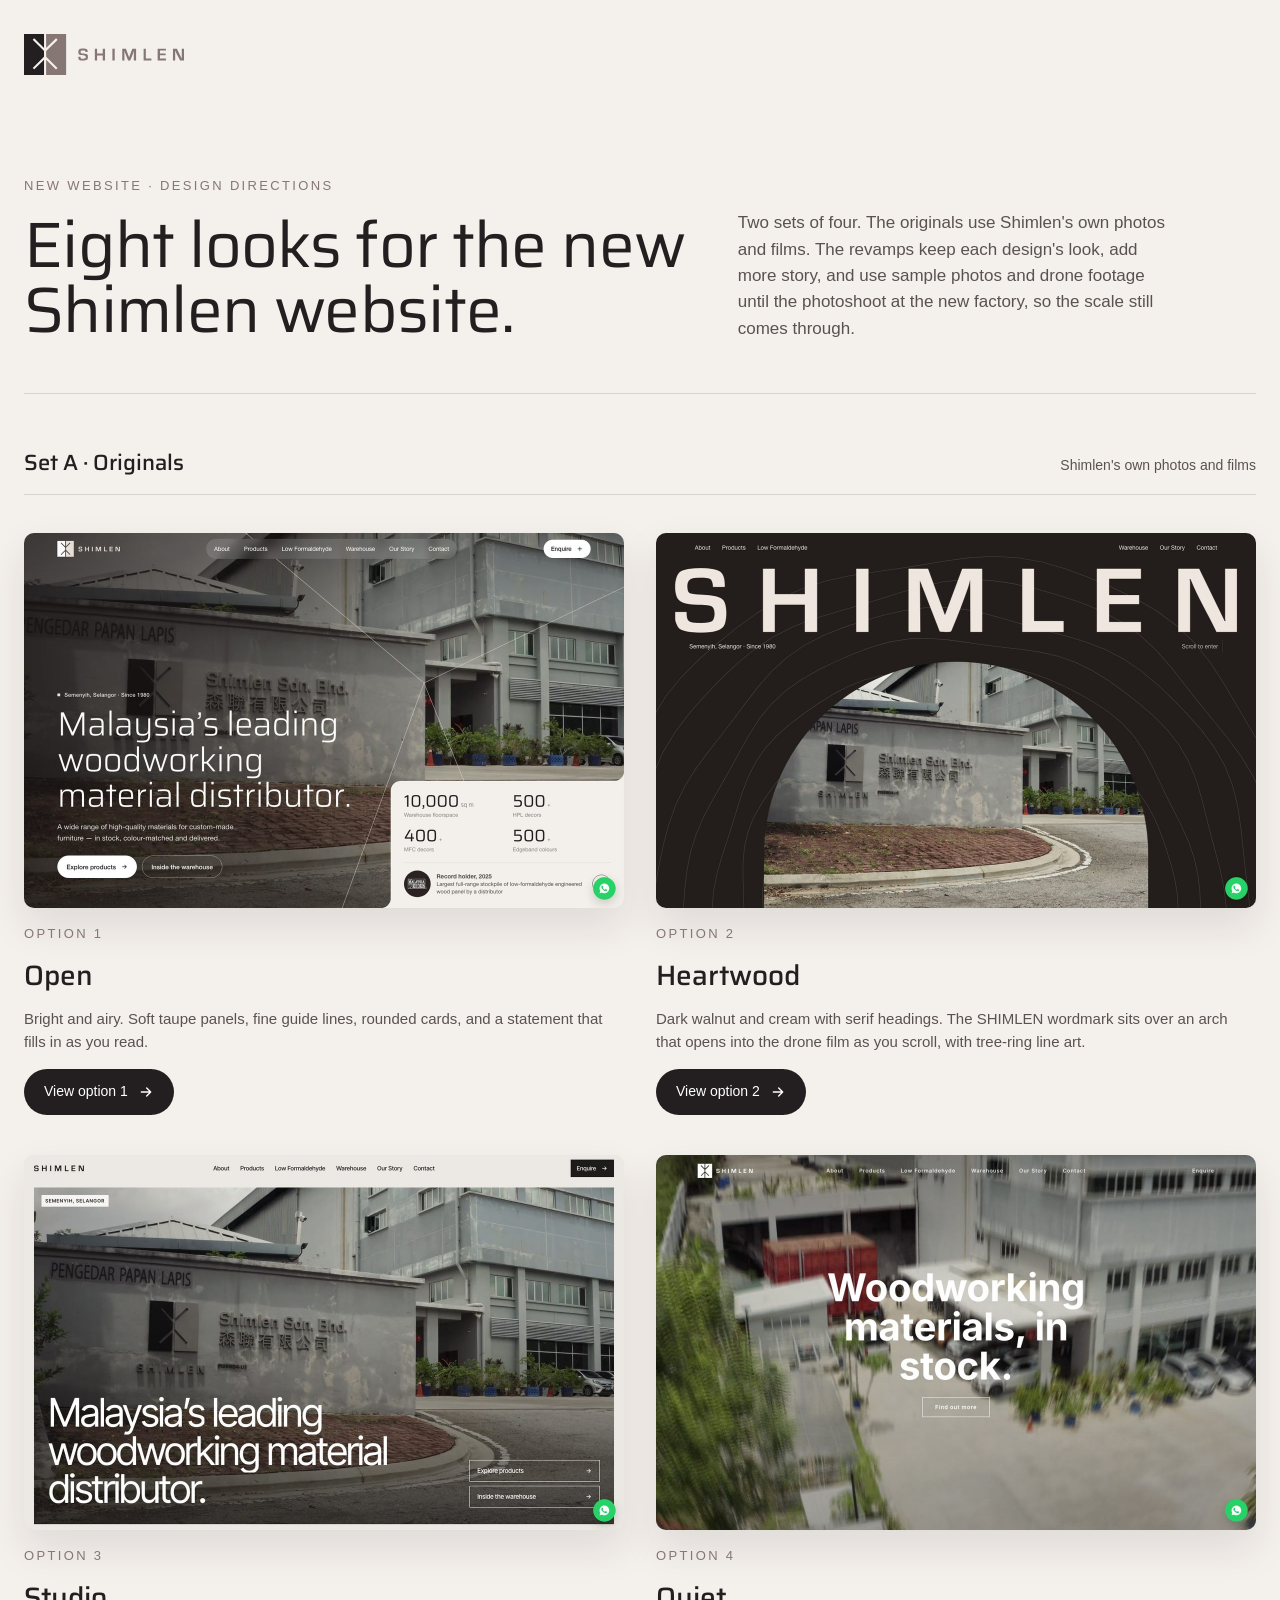
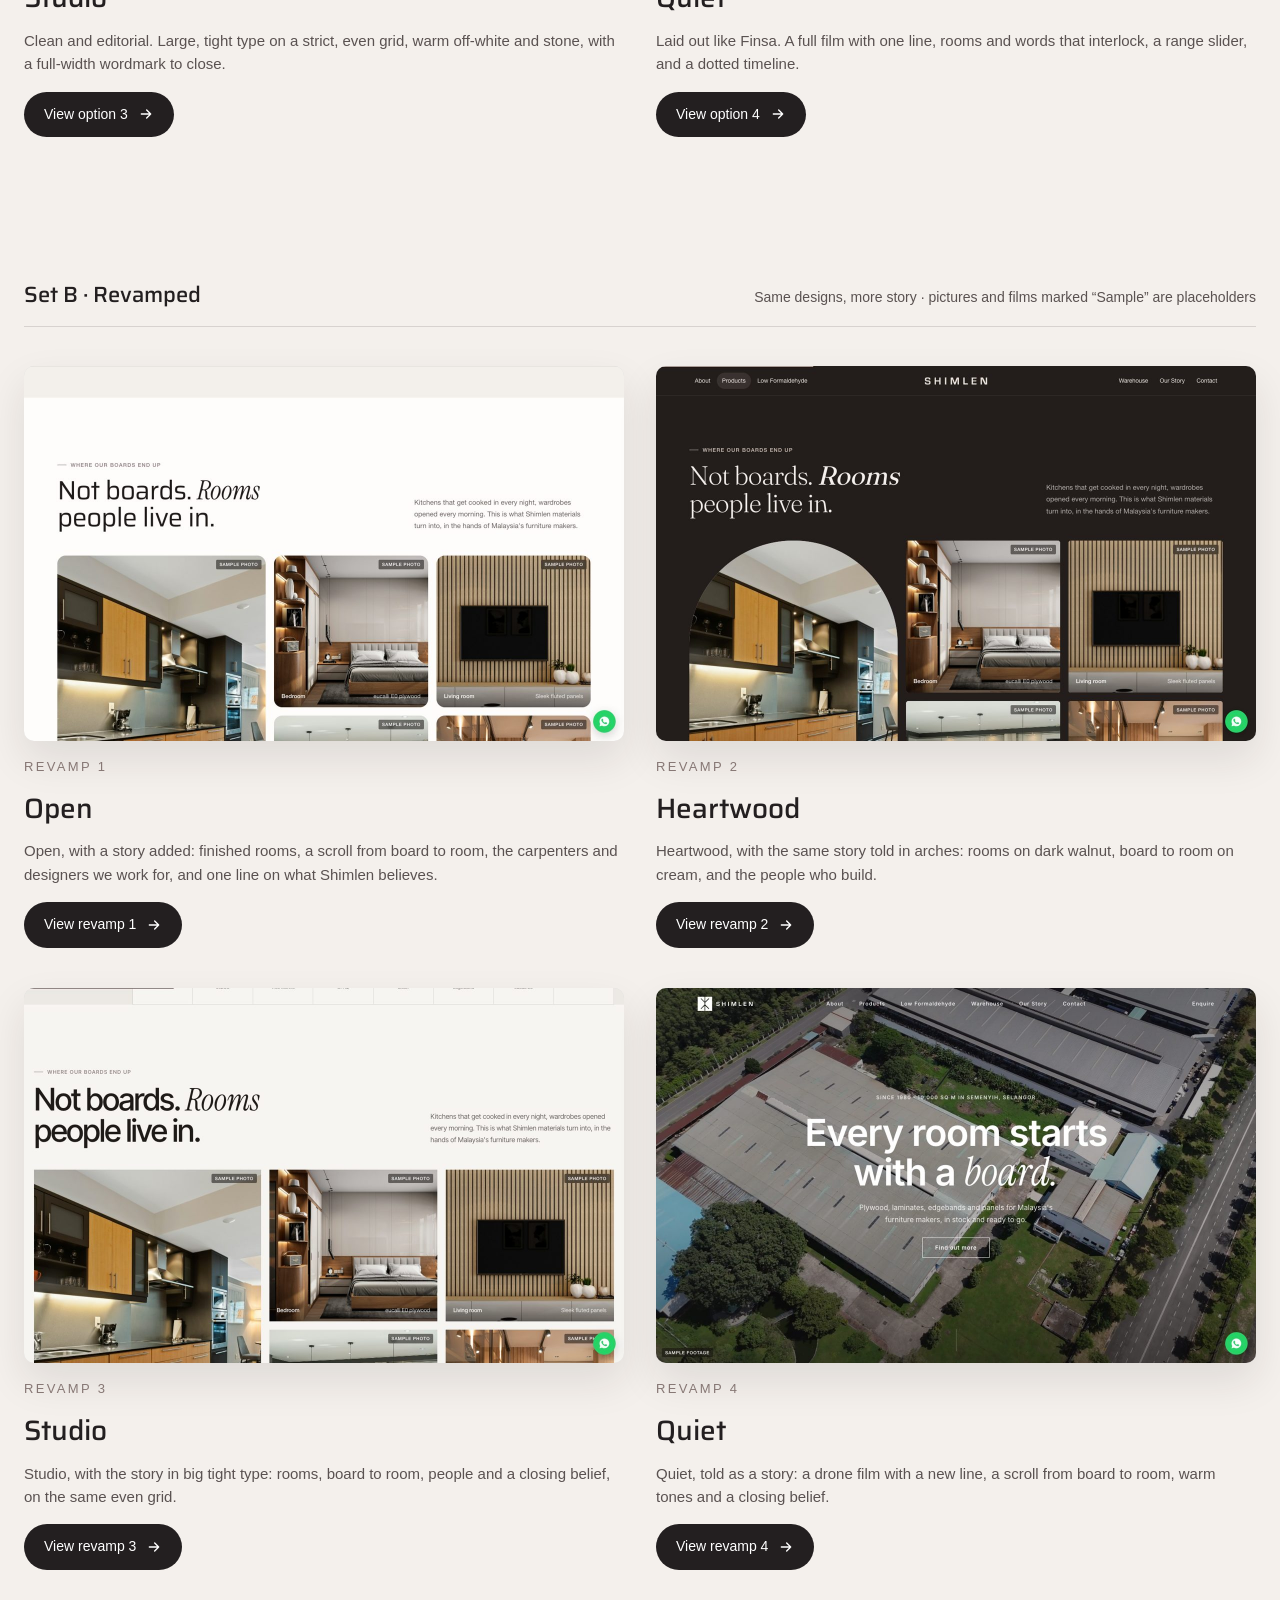
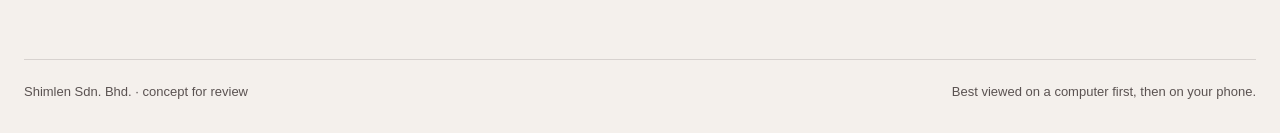
==== index.html @ 6c23cd9f "Revamps: sample drone and warehouse footage, tagged Co-Authored-By: Claude Opus 5.5 <noreply@anthrop" ====
<!DOCTYPE html>
<html lang="en">
<head>
<meta charset="utf-8">
<meta name="viewport" content="width=device-width, initial-scale=1, viewport-fit=cover">
<title>Shimlen · Website directions</title>
<meta name="description" content="Eight design directions for the new Shimlen website, in two sets, with the same content in each.">
<link rel="icon" href="img/logo-mark.svg">
<style>
@font-face{font-family:"Saira";src:url("fonts/Saira.ttf") format("truetype");font-weight:100 900;font-display:swap}
:root{--bg:#F4F0EC;--fg:#231F20;--fg2:#5A5251;--acc:#867774;--line:rgba(35,31,32,.14);--ease:cubic-bezier(.22,1,.36,1)}
*{box-sizing:border-box;margin:0;padding:0}
body{background:var(--bg);color:var(--fg);font-family:"Helvetica Neue",Helvetica,Arial,sans-serif;-webkit-font-smoothing:antialiased;line-height:1.55}
a{color:inherit;text-decoration:none}
.wrap{width:min(1320px,calc(100vw - 48px));margin:0 auto}
header{padding:34px 0 0}
header img{width:160px}
.intro{padding:clamp(50px,7vw,100px) 0 clamp(36px,4vw,56px);display:grid;grid-template-columns:1.3fr 1fr;gap:40px;align-items:end;border-bottom:1px solid var(--line)}
.intro small{font-size:13px;letter-spacing:.18em;text-transform:uppercase;color:var(--acc)}
h1{font-family:Saira,sans-serif;font-weight:400;font-size:clamp(38px,5vw,72px);line-height:1.02;letter-spacing:-.01em;margin-top:14px}
.intro p{font-size:17px;color:var(--fg2);max-width:46ch}
.opts{display:grid;grid-template-columns:repeat(2,1fr);gap:40px 32px;padding:clamp(30px,3vw,44px) 0 clamp(60px,7vw,100px)}
.grp{display:flex;justify-content:space-between;align-items:baseline;gap:8px 24px;flex-wrap:wrap;padding-top:clamp(36px,4vw,56px);border-bottom:1px solid var(--line);padding-bottom:14px}
.grp h3{font-family:Saira,sans-serif;font-weight:500;font-size:22px}
.grp span{font-size:14px;color:var(--fg2)}
.opt{display:flex;flex-direction:column;gap:16px}
.opt .th{aspect-ratio:16/10;overflow:hidden;border-radius:10px;background:#ddd;box-shadow:0 18px 40px rgba(35,31,32,.1)}
.opt .th img{width:100%;height:100%;object-fit:cover;object-position:top;display:block;transition:transform 1s var(--ease)}
.opt:hover .th img{transform:scale(1.04)}
.opt .n{font-size:13px;letter-spacing:.18em;text-transform:uppercase;color:var(--acc)}
.opt h2{font-family:Saira,sans-serif;font-weight:500;font-size:28px;line-height:1.1}
.opt p{font-size:15px;color:var(--fg2)}
.opt .go{margin-top:auto;display:inline-flex;align-items:center;gap:10px;align-self:flex-start;padding:12px 20px;border-radius:99px;background:var(--fg);color:#fff;font-size:14px;transition:background .3s}
.opt:hover .go{background:var(--acc)}
.opt .go svg{width:16px;height:16px;transition:transform .3s var(--ease)}
.opt:hover .go svg{transform:translateX(4px)}
footer{border-top:1px solid var(--line);padding:22px 0 30px;font-size:13px;color:var(--fg2);display:flex;justify-content:space-between;gap:12px;flex-wrap:wrap}
@media (max-width:980px){.intro{grid-template-columns:1fr}}
@media (max-width:640px){.wrap{width:calc(100vw - 32px)}.opts{grid-template-columns:1fr;gap:44px}header img{width:132px}}
</style>
</head>
<body>
<div class="wrap">
  <header><img src="img/logo-horizontal.svg" alt="Shimlen"></header>
  <div class="intro">
    <div><small>New website · design directions</small><h1>Eight looks for the new Shimlen website.</h1></div>
    <p>Two sets of four. The originals use Shimlen's own photos and films. The revamps keep each design's look, add more story, and use sample photos and drone footage until the photoshoot at the new factory, so the scale still comes through.</p>
  </div>
  <div class="grp"><h3>Set A · Originals</h3><span>Shimlen's own photos and films</span></div>
  <div class="opts">
    <a class="opt" href="option-1/index.html"><div class="th"><img src="previews/option-1.jpg" alt="Option 1 preview"></div>
      <div class="n">Option 1</div><h2>Open</h2><p>Bright and airy. Soft taupe panels, fine guide lines, rounded cards, and a statement that fills in as you read.</p>
      <span class="go">View option 1 <svg viewBox="0 0 24 24" fill="none" stroke="currentColor" stroke-width="2" stroke-linecap="round" stroke-linejoin="round"><path d="M5 12h14M13 6l6 6-6 6"/></svg></span></a>
    <a class="opt" href="option-2/index.html"><div class="th"><img src="previews/option-2.jpg" alt="Option 2 preview"></div>
      <div class="n">Option 2</div><h2>Heartwood</h2><p>Dark walnut and cream with serif headings. The SHIMLEN wordmark sits over an arch that opens into the drone film as you scroll, with tree-ring line art.</p>
      <span class="go">View option 2 <svg viewBox="0 0 24 24" fill="none" stroke="currentColor" stroke-width="2" stroke-linecap="round" stroke-linejoin="round"><path d="M5 12h14M13 6l6 6-6 6"/></svg></span></a>
    <a class="opt" href="option-3/index.html"><div class="th"><img src="previews/option-3.jpg" alt="Option 3 preview"></div>
      <div class="n">Option 3</div><h2>Studio</h2><p>Clean and editorial. Large, tight type on a strict, even grid, warm off-white and stone, with a full-width wordmark to close.</p>
      <span class="go">View option 3 <svg viewBox="0 0 24 24" fill="none" stroke="currentColor" stroke-width="2" stroke-linecap="round" stroke-linejoin="round"><path d="M5 12h14M13 6l6 6-6 6"/></svg></span></a>
    <a class="opt" href="option-4/index.html"><div class="th"><img src="previews/option-4.jpg" alt="Option 4 preview"></div>
      <div class="n">Option 4</div><h2>Quiet</h2><p>Laid out like Finsa. A full film with one line, rooms and words that interlock, a range slider, and a dotted timeline.</p>
      <span class="go">View option 4 <svg viewBox="0 0 24 24" fill="none" stroke="currentColor" stroke-width="2" stroke-linecap="round" stroke-linejoin="round"><path d="M5 12h14M13 6l6 6-6 6"/></svg></span></a>
  </div>
  <div class="grp"><h3>Set B · Revamped</h3><span>Same designs, more story · pictures and films marked “Sample” are placeholders</span></div>
  <div class="opts">
    <a class="opt" href="revamp-1/index.html"><div class="th"><img src="previews/revamp-1.jpg" alt="Revamp 1 preview"></div>
      <div class="n">Revamp 1</div><h2>Open</h2><p>Open, with a story added: finished rooms, a scroll from board to room, the carpenters and designers we work for, and one line on what Shimlen believes.</p>
      <span class="go">View revamp 1 <svg viewBox="0 0 24 24" fill="none" stroke="currentColor" stroke-width="2" stroke-linecap="round" stroke-linejoin="round"><path d="M5 12h14M13 6l6 6-6 6"/></svg></span></a>
    <a class="opt" href="revamp-2/index.html"><div class="th"><img src="previews/revamp-2.jpg" alt="Revamp 2 preview"></div>
      <div class="n">Revamp 2</div><h2>Heartwood</h2><p>Heartwood, with the same story told in arches: rooms on dark walnut, board to room on cream, and the people who build.</p>
      <span class="go">View revamp 2 <svg viewBox="0 0 24 24" fill="none" stroke="currentColor" stroke-width="2" stroke-linecap="round" stroke-linejoin="round"><path d="M5 12h14M13 6l6 6-6 6"/></svg></span></a>
    <a class="opt" href="revamp-3/index.html"><div class="th"><img src="previews/revamp-3.jpg" alt="Revamp 3 preview"></div>
      <div class="n">Revamp 3</div><h2>Studio</h2><p>Studio, with the story in big tight type: rooms, board to room, people and a closing belief, on the same even grid.</p>
      <span class="go">View revamp 3 <svg viewBox="0 0 24 24" fill="none" stroke="currentColor" stroke-width="2" stroke-linecap="round" stroke-linejoin="round"><path d="M5 12h14M13 6l6 6-6 6"/></svg></span></a>
    <a class="opt" href="revamp-4/index.html"><div class="th"><img src="previews/revamp-4.jpg" alt="Revamp 4 preview"></div>
      <div class="n">Revamp 4</div><h2>Quiet</h2><p>Quiet, told as a story: a drone film with a new line, a scroll from board to room, warm tones and a closing belief.</p>
      <span class="go">View revamp 4 <svg viewBox="0 0 24 24" fill="none" stroke="currentColor" stroke-width="2" stroke-linecap="round" stroke-linejoin="round"><path d="M5 12h14M13 6l6 6-6 6"/></svg></span></a>
  </div>
  <footer><span>Shimlen Sdn. Bhd. · concept for review</span><span>Best viewed on a computer first, then on your phone.</span></footer>
</div>
</body>
</html>
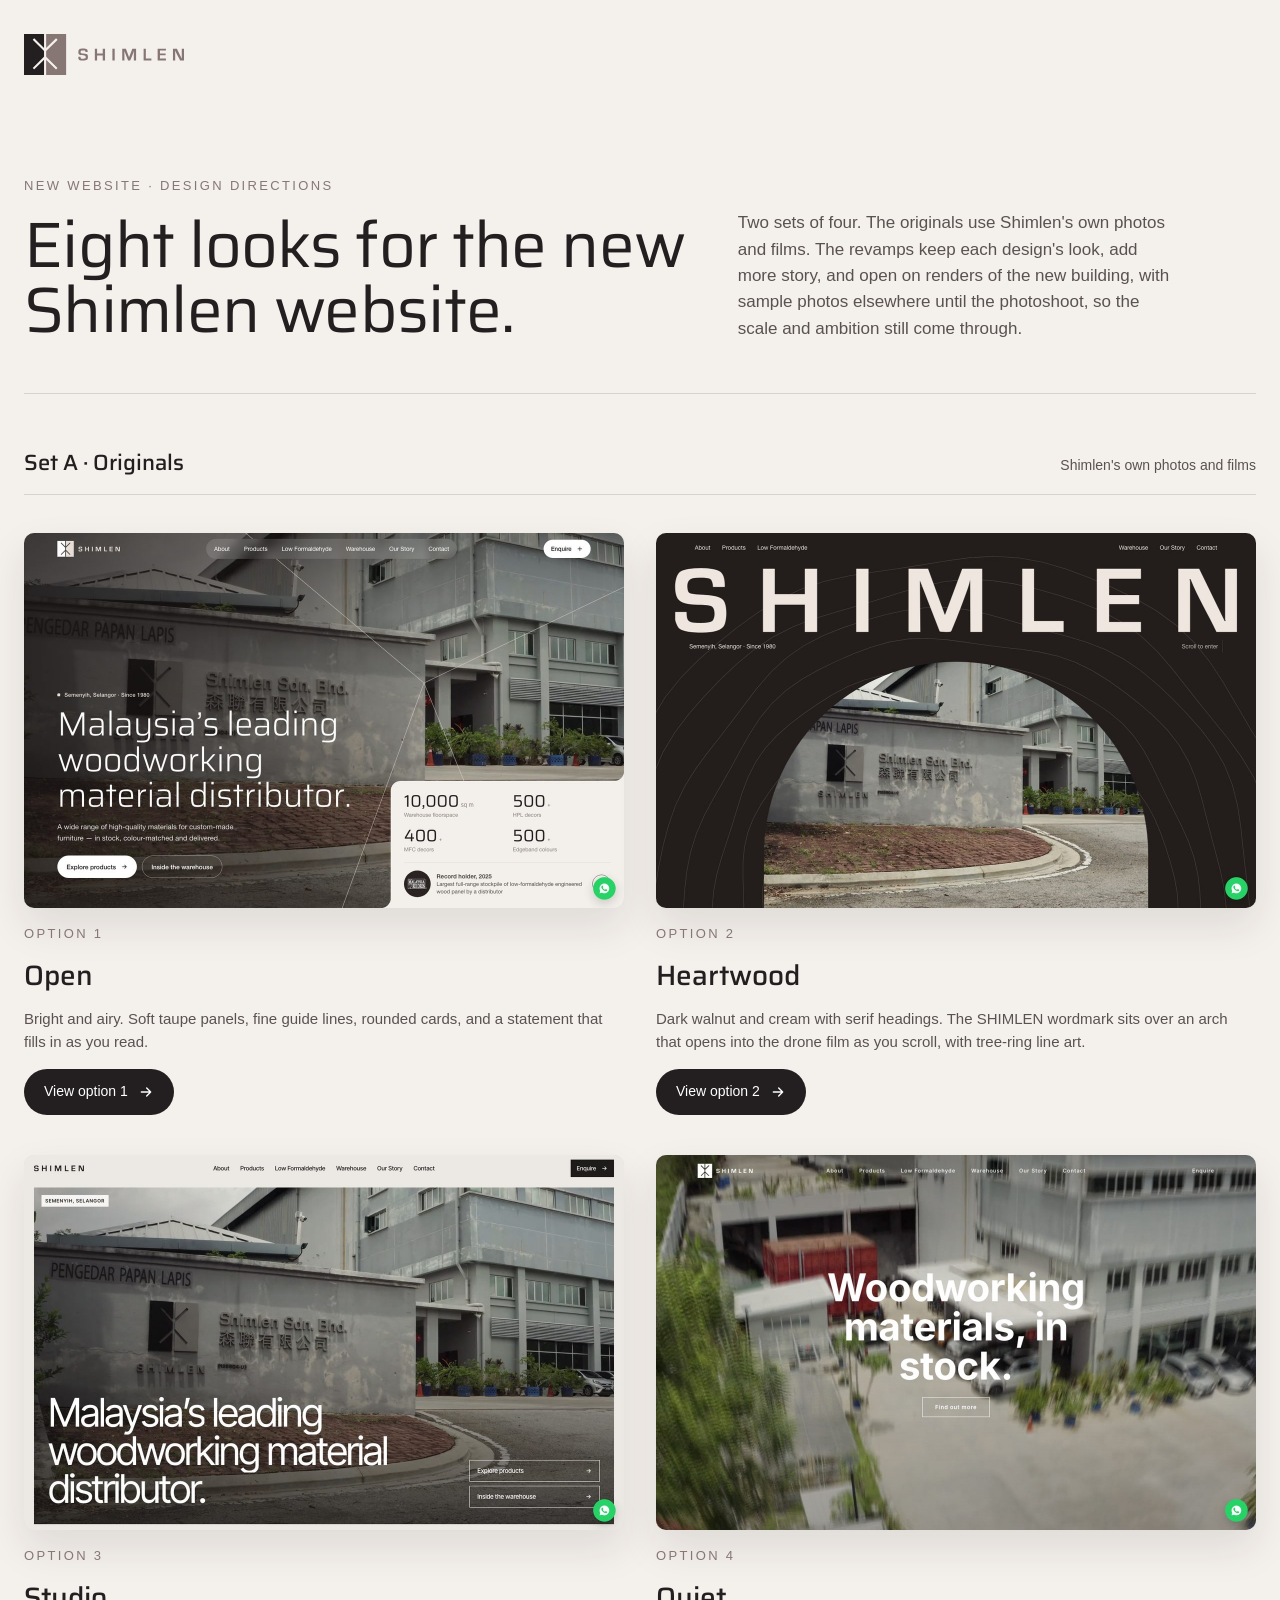
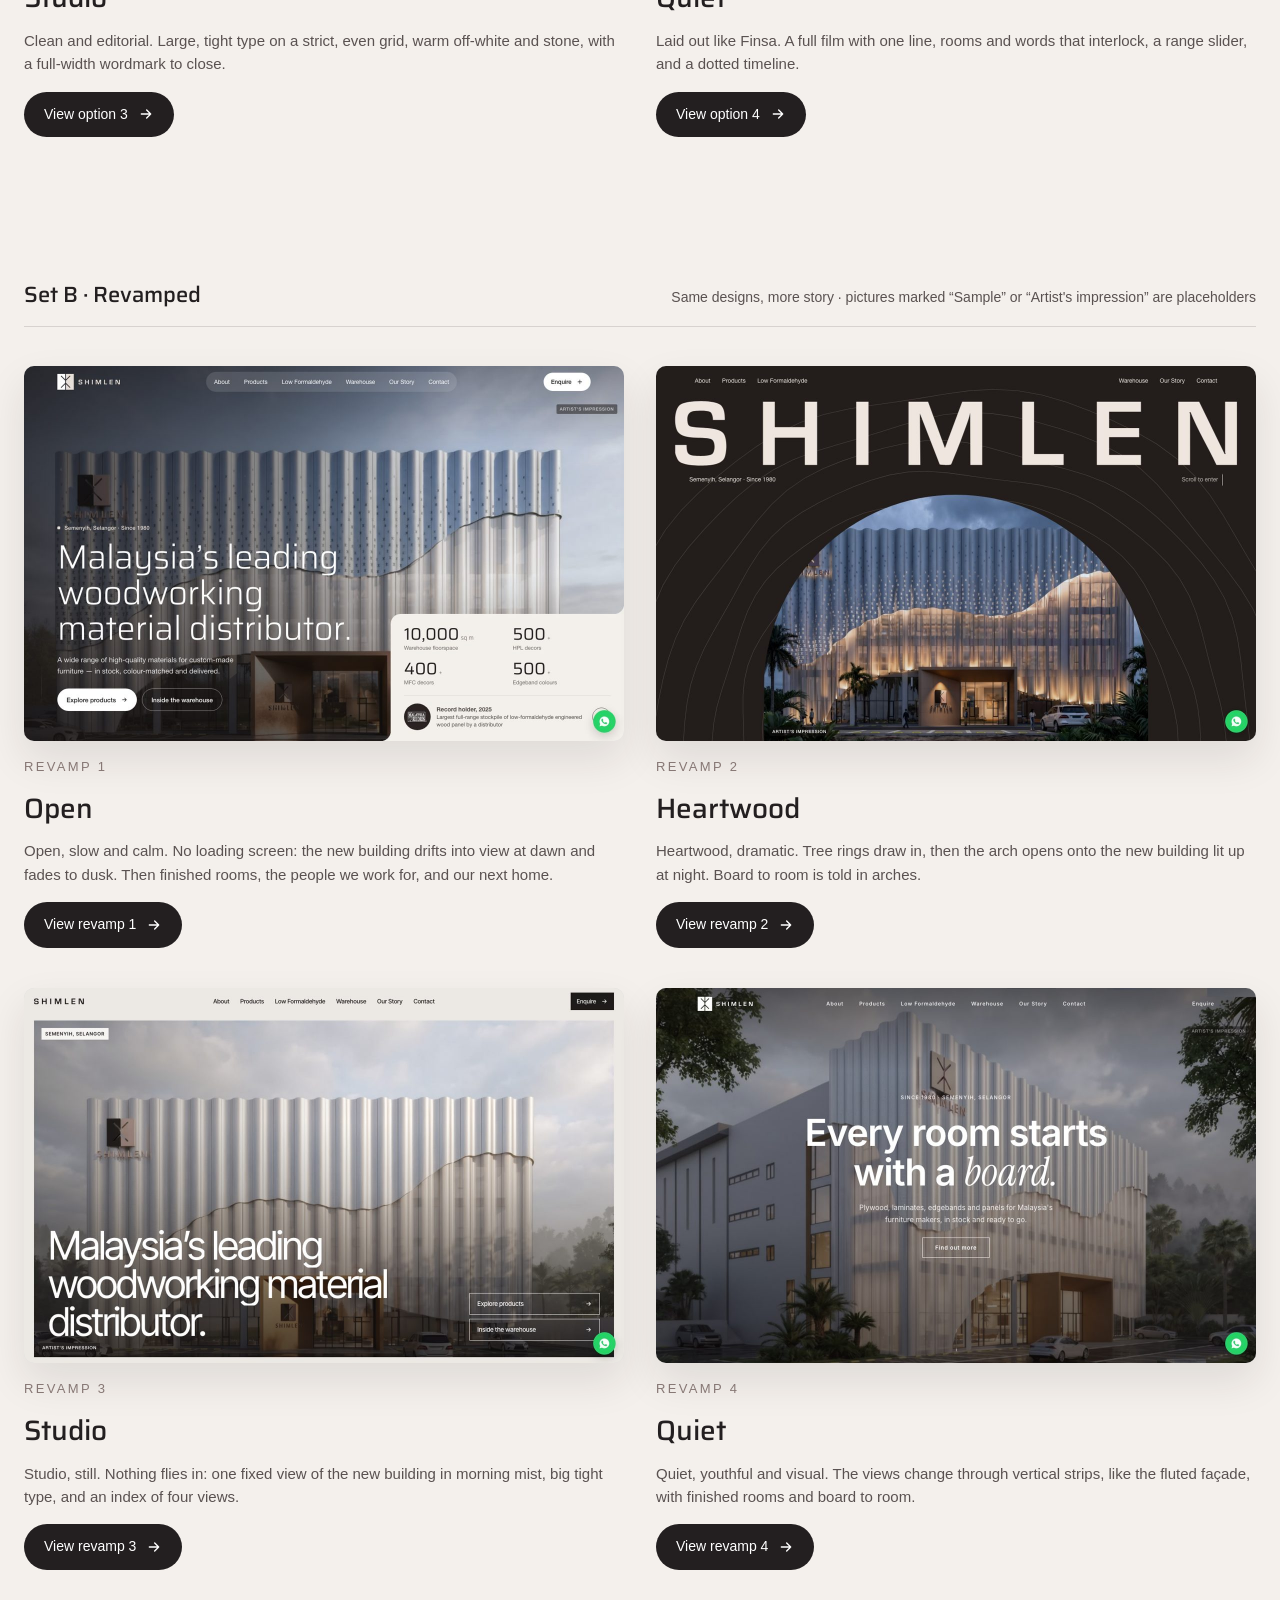
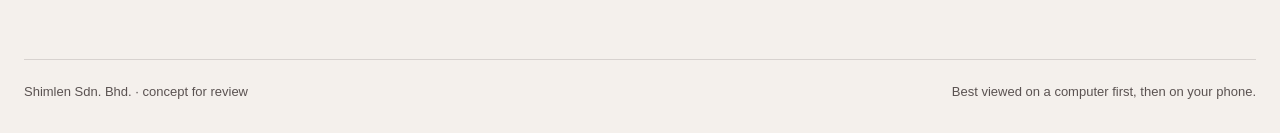
==== commit 0556bb20: "Revamps: new-building renders, a different opening per design, premium imagery Co-Authored-By: Claud" ====
--- a/index.html
+++ b/index.html
@@ -44,7 +44,7 @@
   <header><img src="img/logo-horizontal.svg" alt="Shimlen"></header>
   <div class="intro">
     <div><small>New website · design directions</small><h1>Eight looks for the new Shimlen website.</h1></div>
-    <p>Two sets of four. The originals use Shimlen's own photos and films. The revamps keep each design's look, add more story, and use sample photos and drone footage until the photoshoot at the new factory, so the scale still comes through.</p>
+    <p>Two sets of four. The originals use Shimlen's own photos and films. The revamps keep each design's look, add more story, and open on renders of the new building, with sample photos elsewhere until the photoshoot, so the scale and ambition still come through.</p>
   </div>
   <div class="grp"><h3>Set A · Originals</h3><span>Shimlen's own photos and films</span></div>
   <div class="opts">
@@ -61,19 +61,19 @@
       <div class="n">Option 4</div><h2>Quiet</h2><p>Laid out like Finsa. A full film with one line, rooms and words that interlock, a range slider, and a dotted timeline.</p>
       <span class="go">View option 4 <svg viewBox="0 0 24 24" fill="none" stroke="currentColor" stroke-width="2" stroke-linecap="round" stroke-linejoin="round"><path d="M5 12h14M13 6l6 6-6 6"/></svg></span></a>
   </div>
-  <div class="grp"><h3>Set B · Revamped</h3><span>Same designs, more story · pictures and films marked “Sample” are placeholders</span></div>
+  <div class="grp"><h3>Set B · Revamped</h3><span>Same designs, more story · pictures marked “Sample” or “Artist's impression” are placeholders</span></div>
   <div class="opts">
     <a class="opt" href="revamp-1/index.html"><div class="th"><img src="previews/revamp-1.jpg" alt="Revamp 1 preview"></div>
-      <div class="n">Revamp 1</div><h2>Open</h2><p>Open, with a story added: finished rooms, a scroll from board to room, the carpenters and designers we work for, and one line on what Shimlen believes.</p>
+      <div class="n">Revamp 1</div><h2>Open</h2><p>Open, slow and calm. No loading screen: the new building drifts into view at dawn and fades to dusk. Then finished rooms, the people we work for, and our next home.</p>
       <span class="go">View revamp 1 <svg viewBox="0 0 24 24" fill="none" stroke="currentColor" stroke-width="2" stroke-linecap="round" stroke-linejoin="round"><path d="M5 12h14M13 6l6 6-6 6"/></svg></span></a>
     <a class="opt" href="revamp-2/index.html"><div class="th"><img src="previews/revamp-2.jpg" alt="Revamp 2 preview"></div>
-      <div class="n">Revamp 2</div><h2>Heartwood</h2><p>Heartwood, with the same story told in arches: rooms on dark walnut, board to room on cream, and the people who build.</p>
+      <div class="n">Revamp 2</div><h2>Heartwood</h2><p>Heartwood, dramatic. Tree rings draw in, then the arch opens onto the new building lit up at night. Board to room is told in arches.</p>
       <span class="go">View revamp 2 <svg viewBox="0 0 24 24" fill="none" stroke="currentColor" stroke-width="2" stroke-linecap="round" stroke-linejoin="round"><path d="M5 12h14M13 6l6 6-6 6"/></svg></span></a>
     <a class="opt" href="revamp-3/index.html"><div class="th"><img src="previews/revamp-3.jpg" alt="Revamp 3 preview"></div>
-      <div class="n">Revamp 3</div><h2>Studio</h2><p>Studio, with the story in big tight type: rooms, board to room, people and a closing belief, on the same even grid.</p>
+      <div class="n">Revamp 3</div><h2>Studio</h2><p>Studio, still. Nothing flies in: one fixed view of the new building in morning mist, big tight type, and an index of four views.</p>
       <span class="go">View revamp 3 <svg viewBox="0 0 24 24" fill="none" stroke="currentColor" stroke-width="2" stroke-linecap="round" stroke-linejoin="round"><path d="M5 12h14M13 6l6 6-6 6"/></svg></span></a>
     <a class="opt" href="revamp-4/index.html"><div class="th"><img src="previews/revamp-4.jpg" alt="Revamp 4 preview"></div>
-      <div class="n">Revamp 4</div><h2>Quiet</h2><p>Quiet, told as a story: a drone film with a new line, a scroll from board to room, warm tones and a closing belief.</p>
+      <div class="n">Revamp 4</div><h2>Quiet</h2><p>Quiet, youthful and visual. The views change through vertical strips, like the fluted façade, with finished rooms and board to room.</p>
       <span class="go">View revamp 4 <svg viewBox="0 0 24 24" fill="none" stroke="currentColor" stroke-width="2" stroke-linecap="round" stroke-linejoin="round"><path d="M5 12h14M13 6l6 6-6 6"/></svg></span></a>
   </div>
   <footer><span>Shimlen Sdn. Bhd. · concept for review</span><span>Best viewed on a computer first, then on your phone.</span></footer>
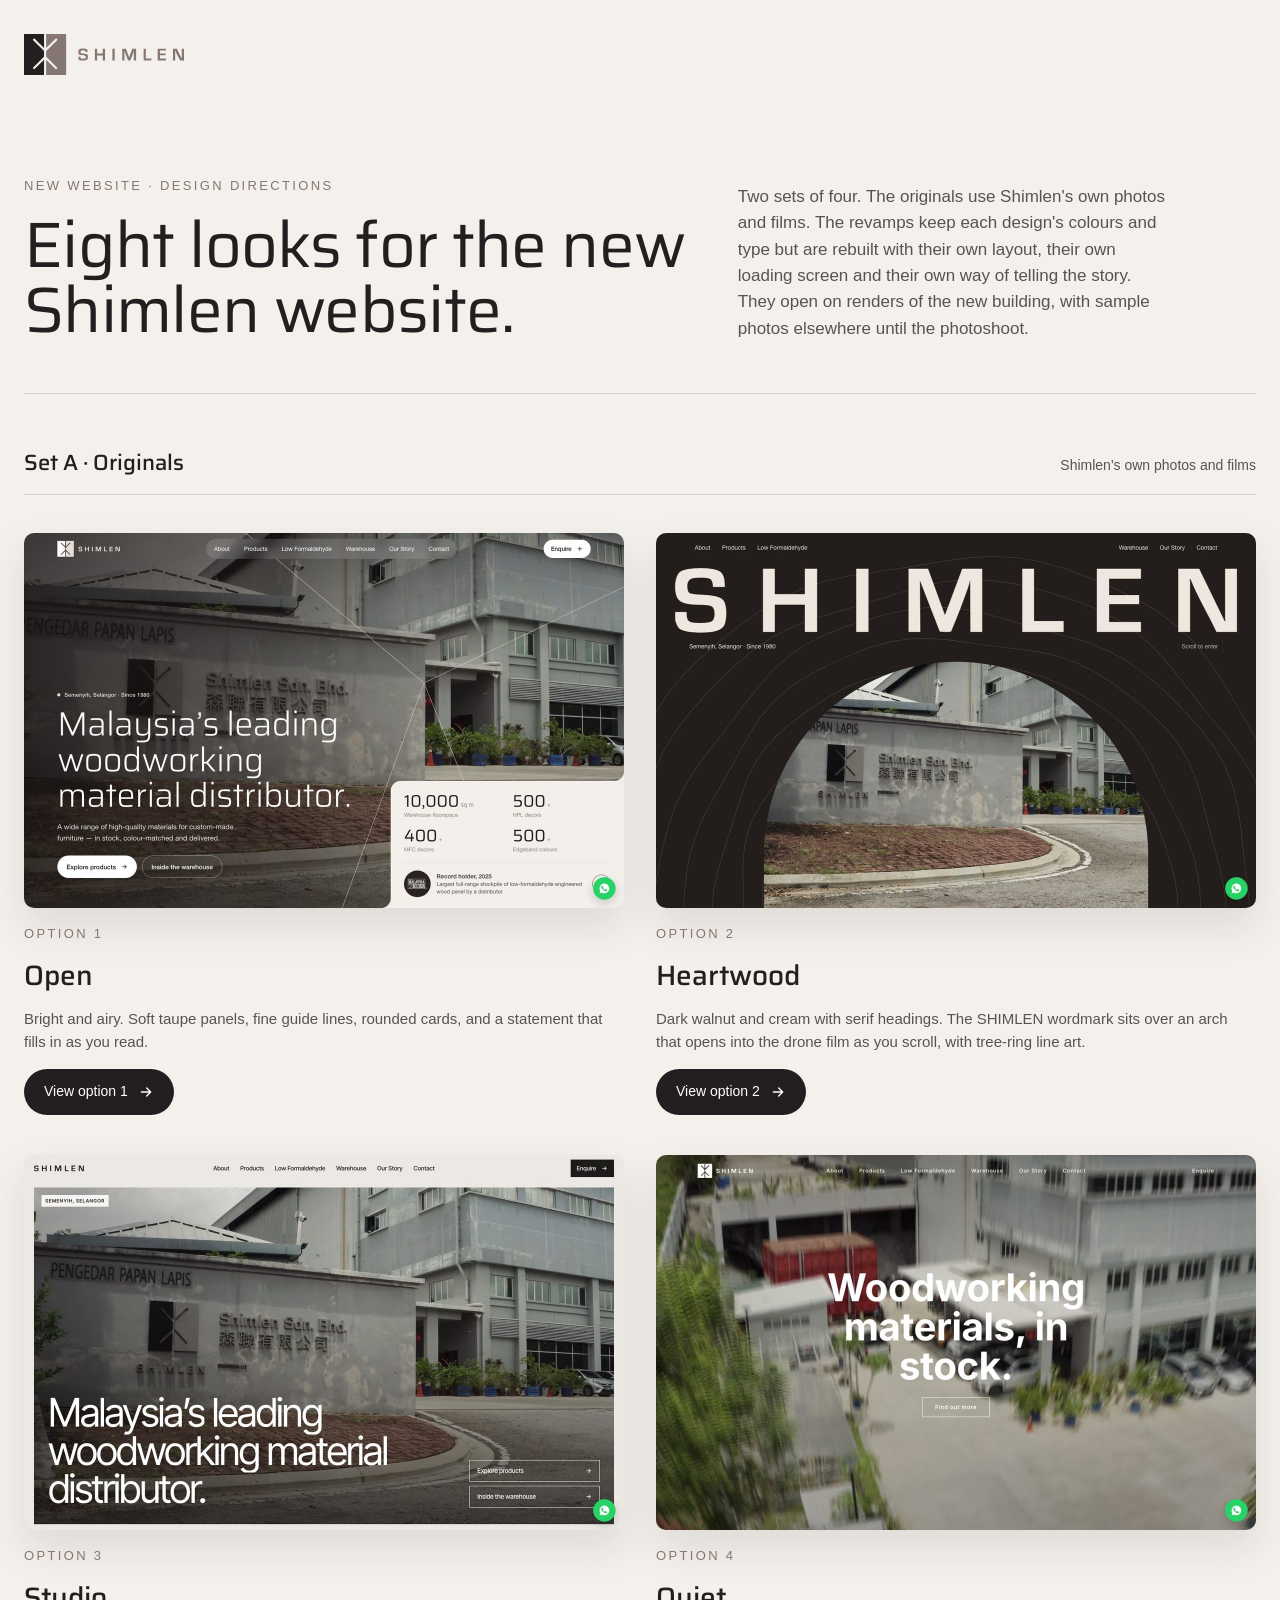
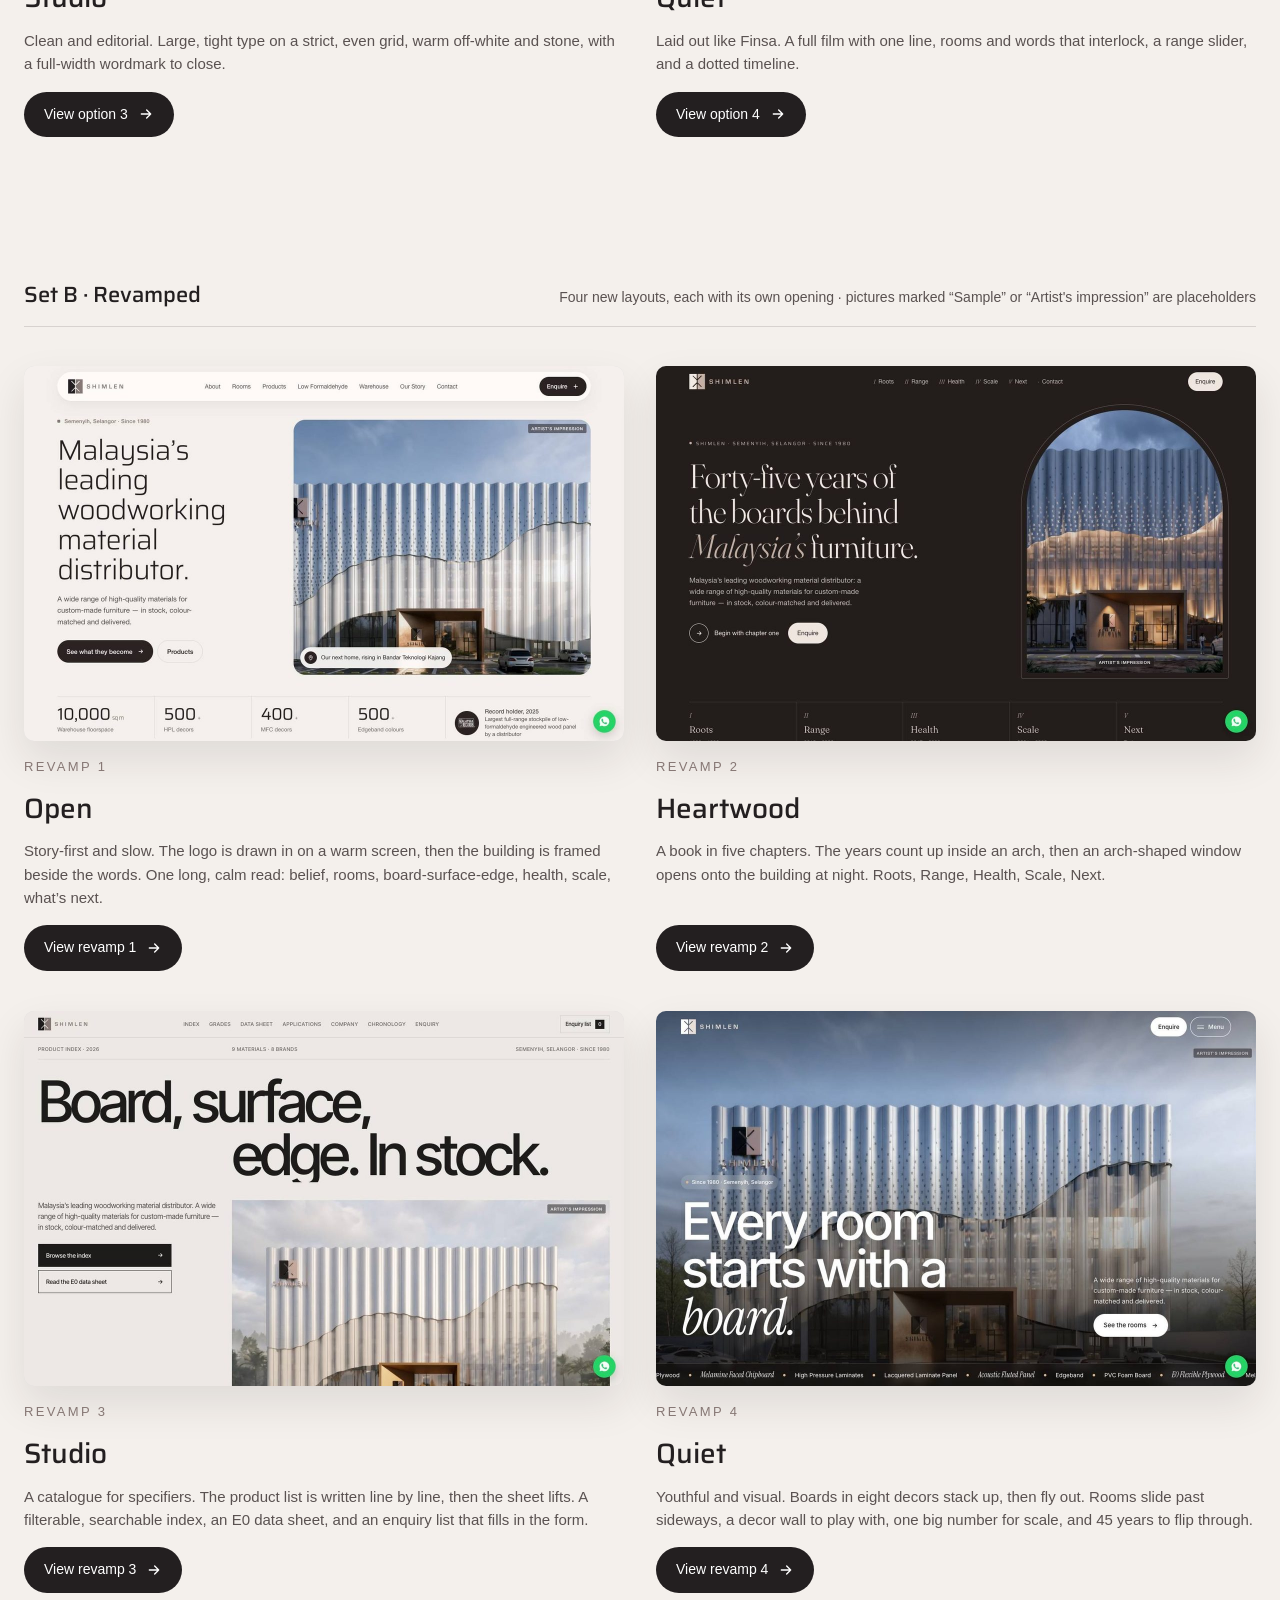
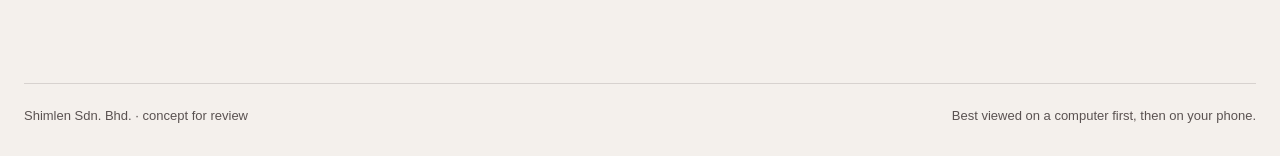
==== commit 1101b56c: "Rebuild the four revamps with their own layouts and loading screens Each revamp keeps its design's c" ====
--- a/index.html
+++ b/index.html
@@ -44,7 +44,7 @@
   <header><img src="img/logo-horizontal.svg" alt="Shimlen"></header>
   <div class="intro">
     <div><small>New website · design directions</small><h1>Eight looks for the new Shimlen website.</h1></div>
-    <p>Two sets of four. The originals use Shimlen's own photos and films. The revamps keep each design's look, add more story, and open on renders of the new building, with sample photos elsewhere until the photoshoot, so the scale and ambition still come through.</p>
+    <p>Two sets of four. The originals use Shimlen's own photos and films. The revamps keep each design's colours and type but are rebuilt with their own layout, their own loading screen and their own way of telling the story. They open on renders of the new building, with sample photos elsewhere until the photoshoot.</p>
   </div>
   <div class="grp"><h3>Set A · Originals</h3><span>Shimlen's own photos and films</span></div>
   <div class="opts">
@@ -61,19 +61,19 @@
       <div class="n">Option 4</div><h2>Quiet</h2><p>Laid out like Finsa. A full film with one line, rooms and words that interlock, a range slider, and a dotted timeline.</p>
       <span class="go">View option 4 <svg viewBox="0 0 24 24" fill="none" stroke="currentColor" stroke-width="2" stroke-linecap="round" stroke-linejoin="round"><path d="M5 12h14M13 6l6 6-6 6"/></svg></span></a>
   </div>
-  <div class="grp"><h3>Set B · Revamped</h3><span>Same designs, more story · pictures marked “Sample” or “Artist's impression” are placeholders</span></div>
+  <div class="grp"><h3>Set B · Revamped</h3><span>Four new layouts, each with its own opening · pictures marked “Sample” or “Artist's impression” are placeholders</span></div>
   <div class="opts">
     <a class="opt" href="revamp-1/index.html"><div class="th"><img src="previews/revamp-1.jpg" alt="Revamp 1 preview"></div>
-      <div class="n">Revamp 1</div><h2>Open</h2><p>Open, slow and calm. No loading screen: the new building drifts into view at dawn and fades to dusk. Then finished rooms, the people we work for, and our next home.</p>
+      <div class="n">Revamp 1</div><h2>Open</h2><p>Story-first and slow. The logo is drawn in on a warm screen, then the building is framed beside the words. One long, calm read: belief, rooms, board-surface-edge, health, scale, what’s next.</p>
       <span class="go">View revamp 1 <svg viewBox="0 0 24 24" fill="none" stroke="currentColor" stroke-width="2" stroke-linecap="round" stroke-linejoin="round"><path d="M5 12h14M13 6l6 6-6 6"/></svg></span></a>
     <a class="opt" href="revamp-2/index.html"><div class="th"><img src="previews/revamp-2.jpg" alt="Revamp 2 preview"></div>
-      <div class="n">Revamp 2</div><h2>Heartwood</h2><p>Heartwood, dramatic. Tree rings draw in, then the arch opens onto the new building lit up at night. Board to room is told in arches.</p>
+      <div class="n">Revamp 2</div><h2>Heartwood</h2><p>A book in five chapters. The years count up inside an arch, then an arch-shaped window opens onto the building at night. Roots, Range, Health, Scale, Next.</p>
       <span class="go">View revamp 2 <svg viewBox="0 0 24 24" fill="none" stroke="currentColor" stroke-width="2" stroke-linecap="round" stroke-linejoin="round"><path d="M5 12h14M13 6l6 6-6 6"/></svg></span></a>
     <a class="opt" href="revamp-3/index.html"><div class="th"><img src="previews/revamp-3.jpg" alt="Revamp 3 preview"></div>
-      <div class="n">Revamp 3</div><h2>Studio</h2><p>Studio, still. Nothing flies in: one fixed view of the new building in morning mist, big tight type, and an index of four views.</p>
+      <div class="n">Revamp 3</div><h2>Studio</h2><p>A catalogue for specifiers. The product list is written line by line, then the sheet lifts. A filterable, searchable index, an E0 data sheet, and an enquiry list that fills in the form.</p>
       <span class="go">View revamp 3 <svg viewBox="0 0 24 24" fill="none" stroke="currentColor" stroke-width="2" stroke-linecap="round" stroke-linejoin="round"><path d="M5 12h14M13 6l6 6-6 6"/></svg></span></a>
     <a class="opt" href="revamp-4/index.html"><div class="th"><img src="previews/revamp-4.jpg" alt="Revamp 4 preview"></div>
-      <div class="n">Revamp 4</div><h2>Quiet</h2><p>Quiet, youthful and visual. The views change through vertical strips, like the fluted façade, with finished rooms and board to room.</p>
+      <div class="n">Revamp 4</div><h2>Quiet</h2><p>Youthful and visual. Boards in eight decors stack up, then fly out. Rooms slide past sideways, a decor wall to play with, one big number for scale, and 45 years to flip through.</p>
       <span class="go">View revamp 4 <svg viewBox="0 0 24 24" fill="none" stroke="currentColor" stroke-width="2" stroke-linecap="round" stroke-linejoin="round"><path d="M5 12h14M13 6l6 6-6 6"/></svg></span></a>
   </div>
   <footer><span>Shimlen Sdn. Bhd. · concept for review</span><span>Best viewed on a computer first, then on your phone.</span></footer>
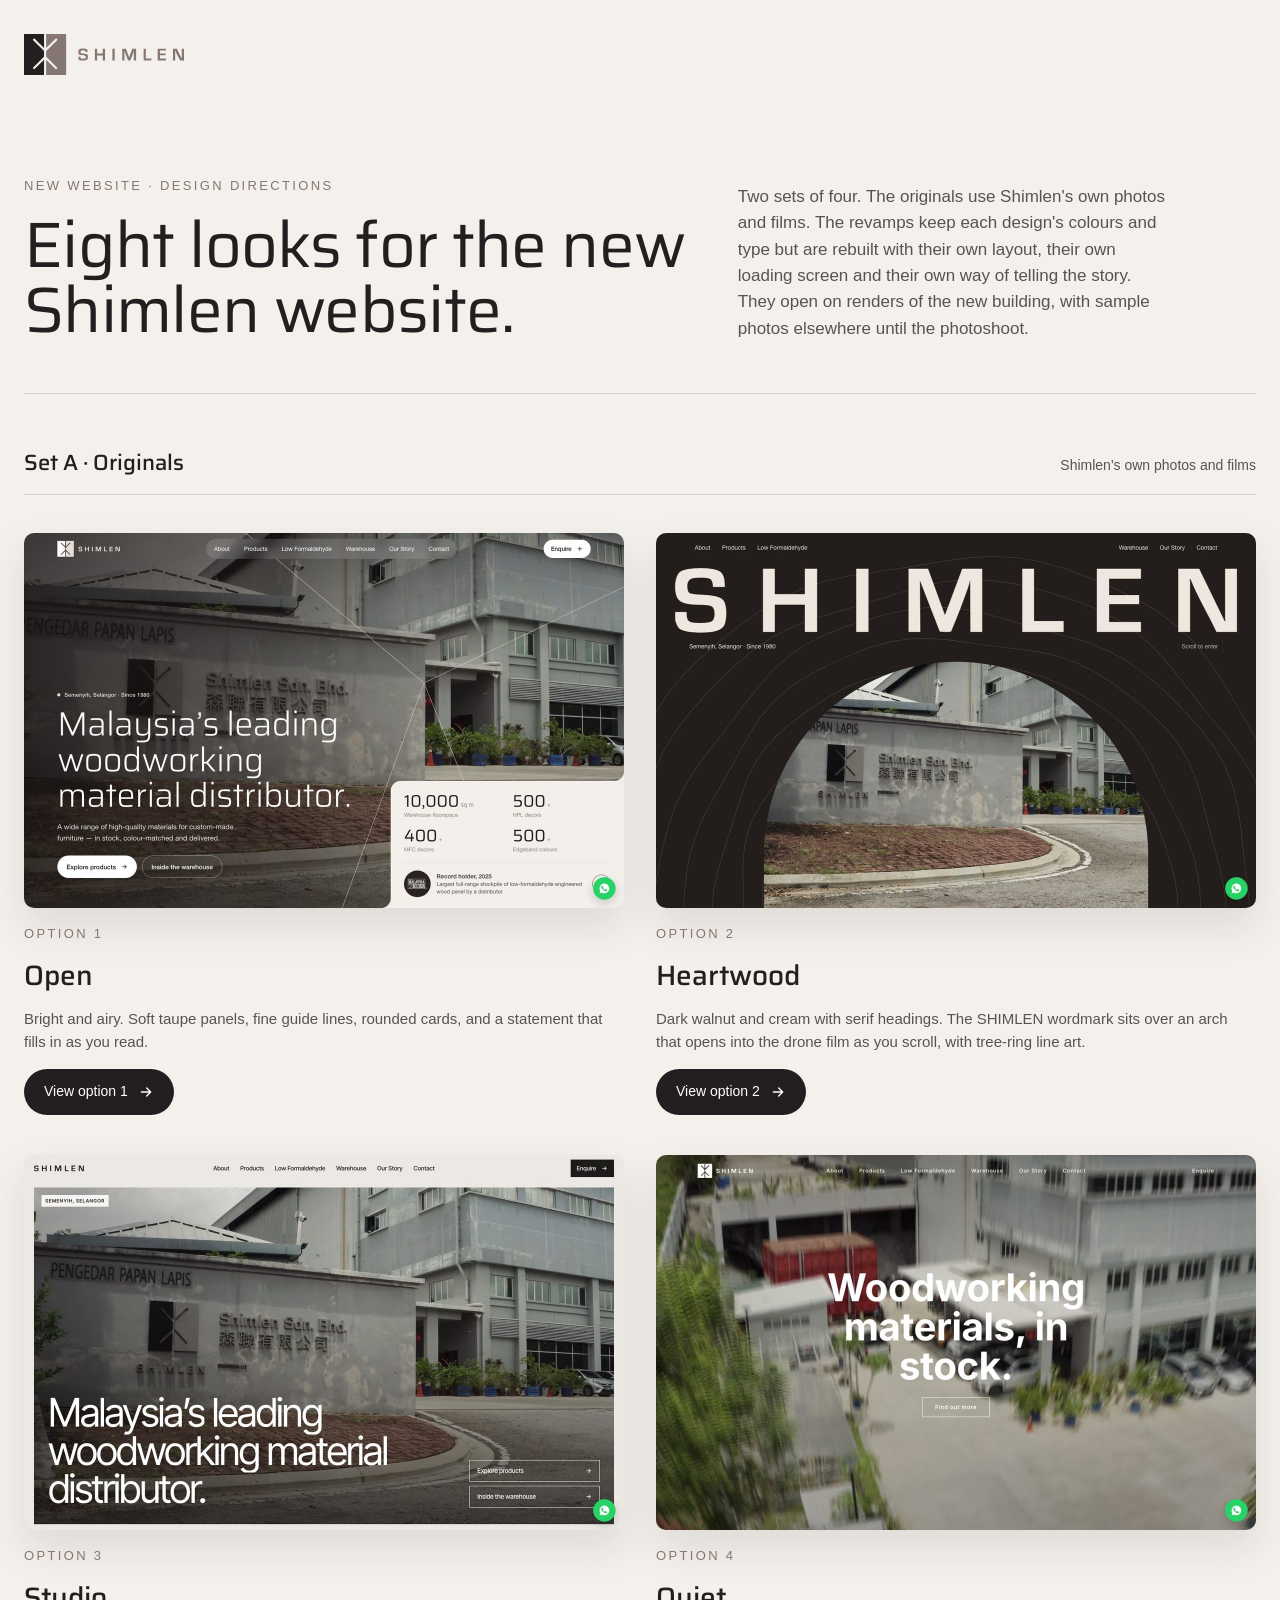
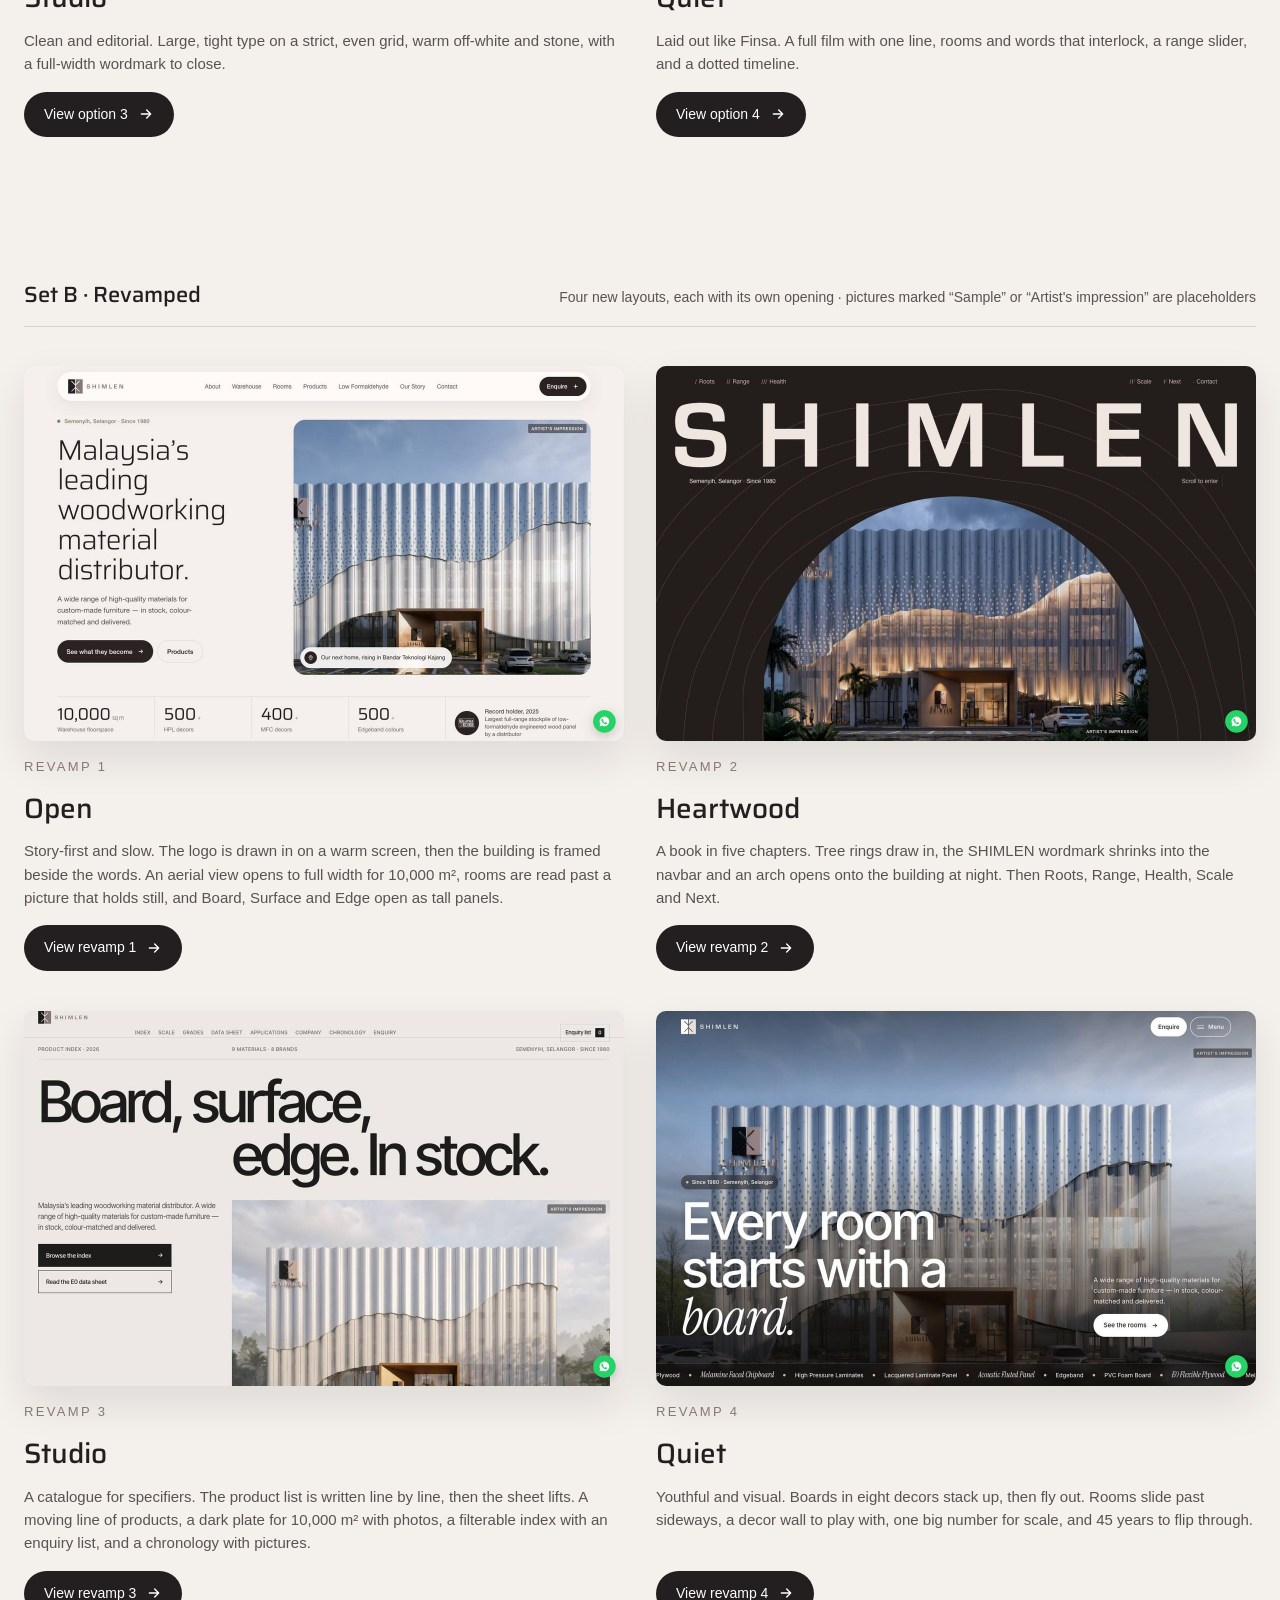
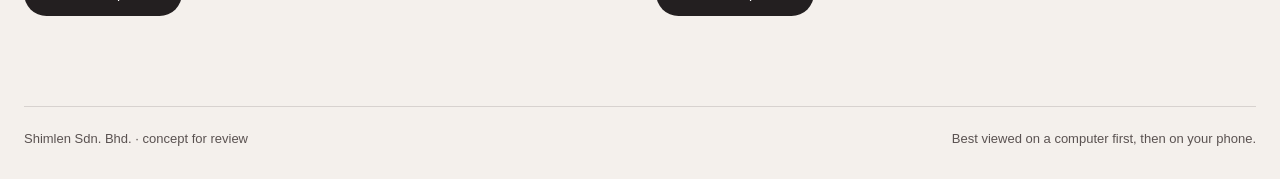
==== commit 06253c32: "Revamps: scale photos and wording, smaller certificates, R2 tree rings back - Scale: new aerial, ais" ====
--- a/index.html
+++ b/index.html
@@ -64,13 +64,13 @@
   <div class="grp"><h3>Set B · Revamped</h3><span>Four new layouts, each with its own opening · pictures marked “Sample” or “Artist's impression” are placeholders</span></div>
   <div class="opts">
     <a class="opt" href="revamp-1/index.html"><div class="th"><img src="previews/revamp-1.jpg" alt="Revamp 1 preview"></div>
-      <div class="n">Revamp 1</div><h2>Open</h2><p>Story-first and slow. The logo is drawn in on a warm screen, then the building is framed beside the words. One long, calm read: belief, rooms, board-surface-edge, health, scale, what’s next.</p>
+      <div class="n">Revamp 1</div><h2>Open</h2><p>Story-first and slow. The logo is drawn in on a warm screen, then the building is framed beside the words. An aerial view opens to full width for 10,000 m², rooms are read past a picture that holds still, and Board, Surface and Edge open as tall panels.</p>
       <span class="go">View revamp 1 <svg viewBox="0 0 24 24" fill="none" stroke="currentColor" stroke-width="2" stroke-linecap="round" stroke-linejoin="round"><path d="M5 12h14M13 6l6 6-6 6"/></svg></span></a>
     <a class="opt" href="revamp-2/index.html"><div class="th"><img src="previews/revamp-2.jpg" alt="Revamp 2 preview"></div>
-      <div class="n">Revamp 2</div><h2>Heartwood</h2><p>A book in five chapters. The years count up inside an arch, then an arch-shaped window opens onto the building at night. Roots, Range, Health, Scale, Next.</p>
+      <div class="n">Revamp 2</div><h2>Heartwood</h2><p>A book in five chapters. Tree rings draw in, the SHIMLEN wordmark shrinks into the navbar and an arch opens onto the building at night. Then Roots, Range, Health, Scale and Next.</p>
       <span class="go">View revamp 2 <svg viewBox="0 0 24 24" fill="none" stroke="currentColor" stroke-width="2" stroke-linecap="round" stroke-linejoin="round"><path d="M5 12h14M13 6l6 6-6 6"/></svg></span></a>
     <a class="opt" href="revamp-3/index.html"><div class="th"><img src="previews/revamp-3.jpg" alt="Revamp 3 preview"></div>
-      <div class="n">Revamp 3</div><h2>Studio</h2><p>A catalogue for specifiers. The product list is written line by line, then the sheet lifts. A filterable, searchable index, an E0 data sheet, and an enquiry list that fills in the form.</p>
+      <div class="n">Revamp 3</div><h2>Studio</h2><p>A catalogue for specifiers. The product list is written line by line, then the sheet lifts. A moving line of products, a dark plate for 10,000 m² with photos, a filterable index with an enquiry list, and a chronology with pictures.</p>
       <span class="go">View revamp 3 <svg viewBox="0 0 24 24" fill="none" stroke="currentColor" stroke-width="2" stroke-linecap="round" stroke-linejoin="round"><path d="M5 12h14M13 6l6 6-6 6"/></svg></span></a>
     <a class="opt" href="revamp-4/index.html"><div class="th"><img src="previews/revamp-4.jpg" alt="Revamp 4 preview"></div>
       <div class="n">Revamp 4</div><h2>Quiet</h2><p>Youthful and visual. Boards in eight decors stack up, then fly out. Rooms slide past sideways, a decor wall to play with, one big number for scale, and 45 years to flip through.</p>
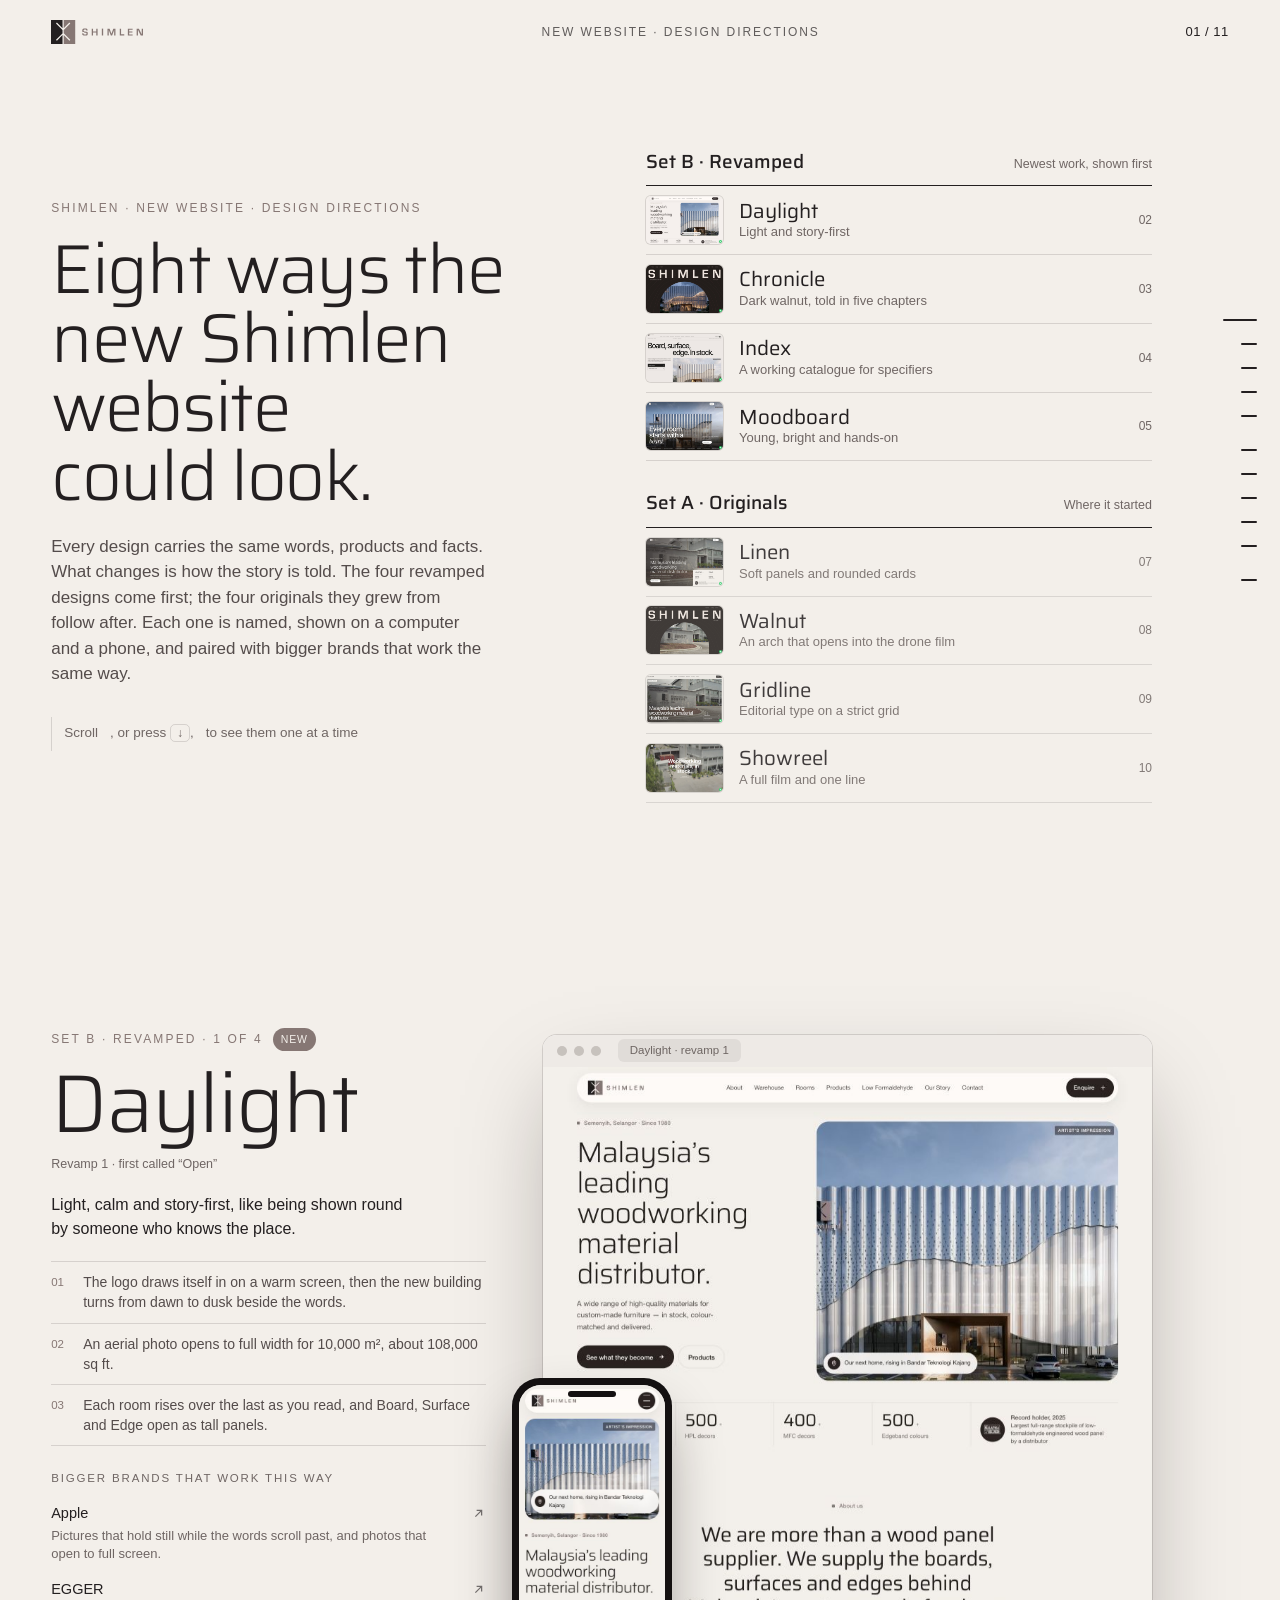
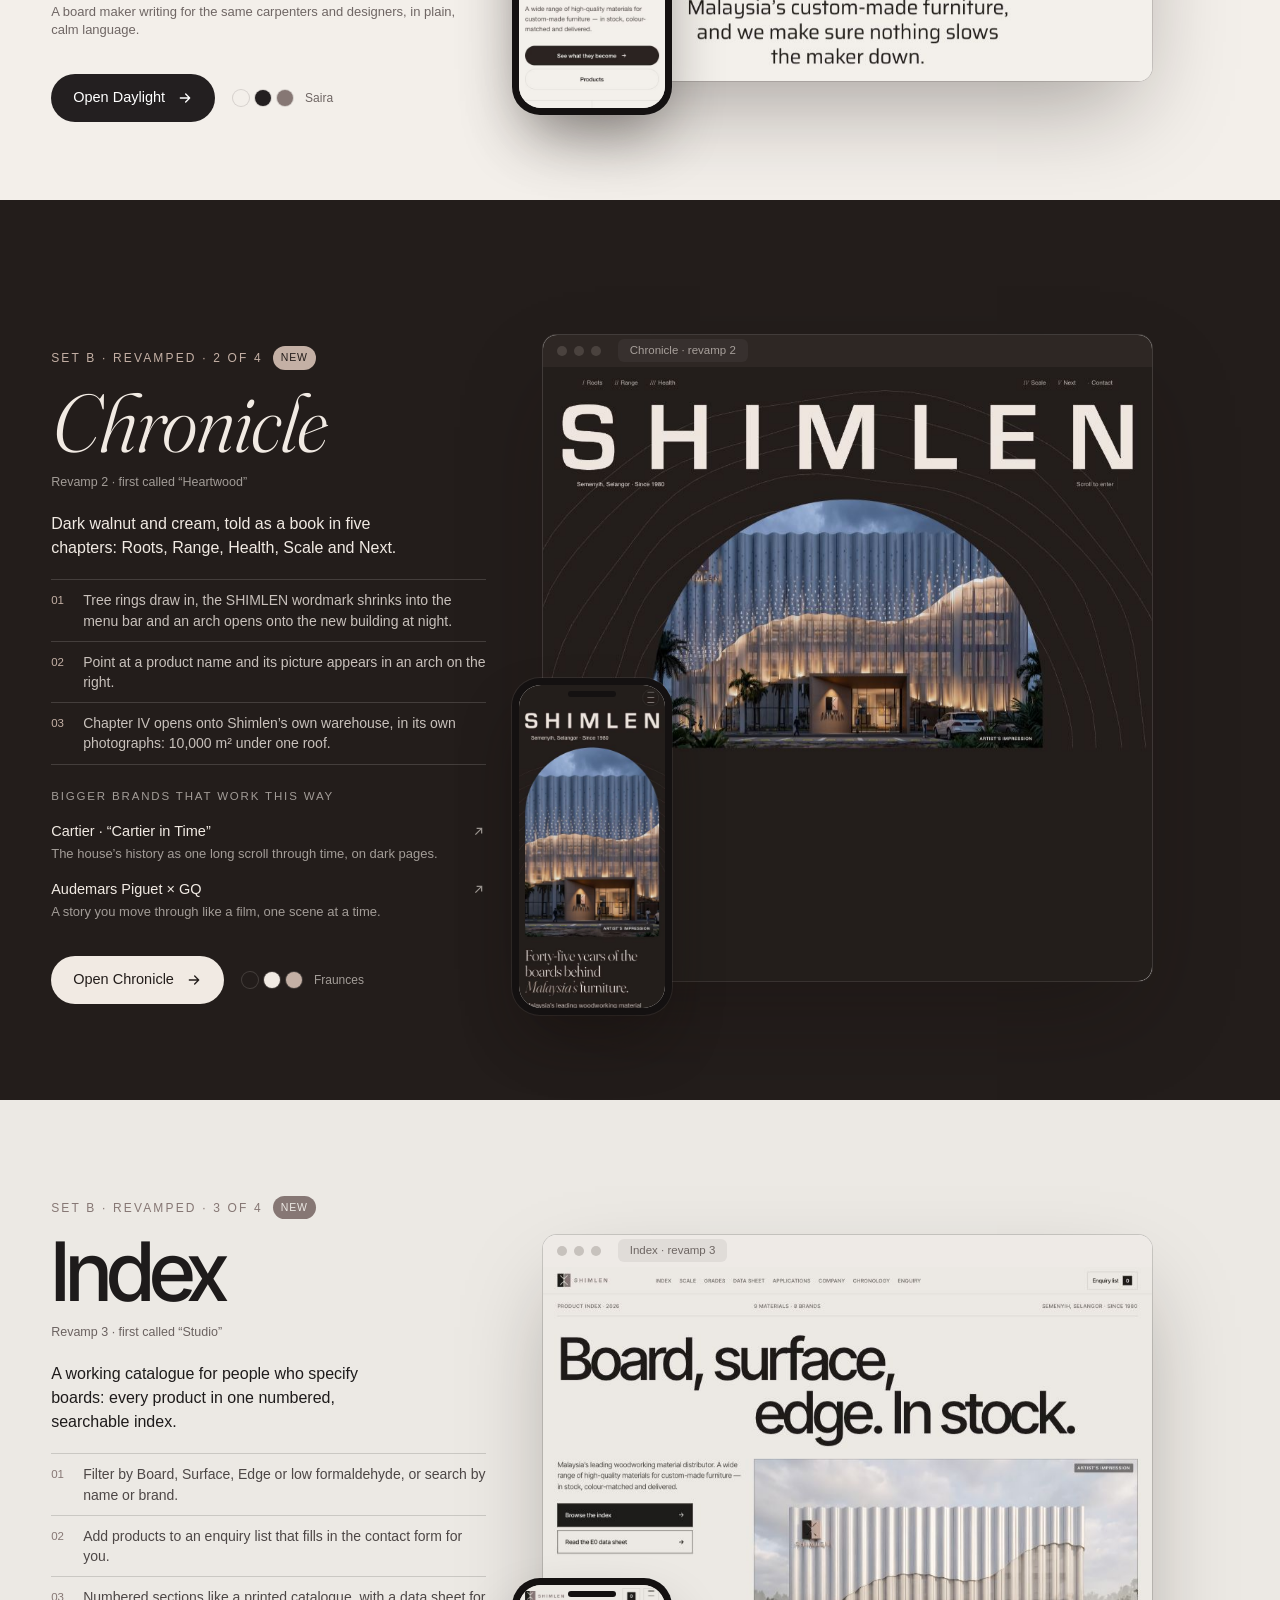
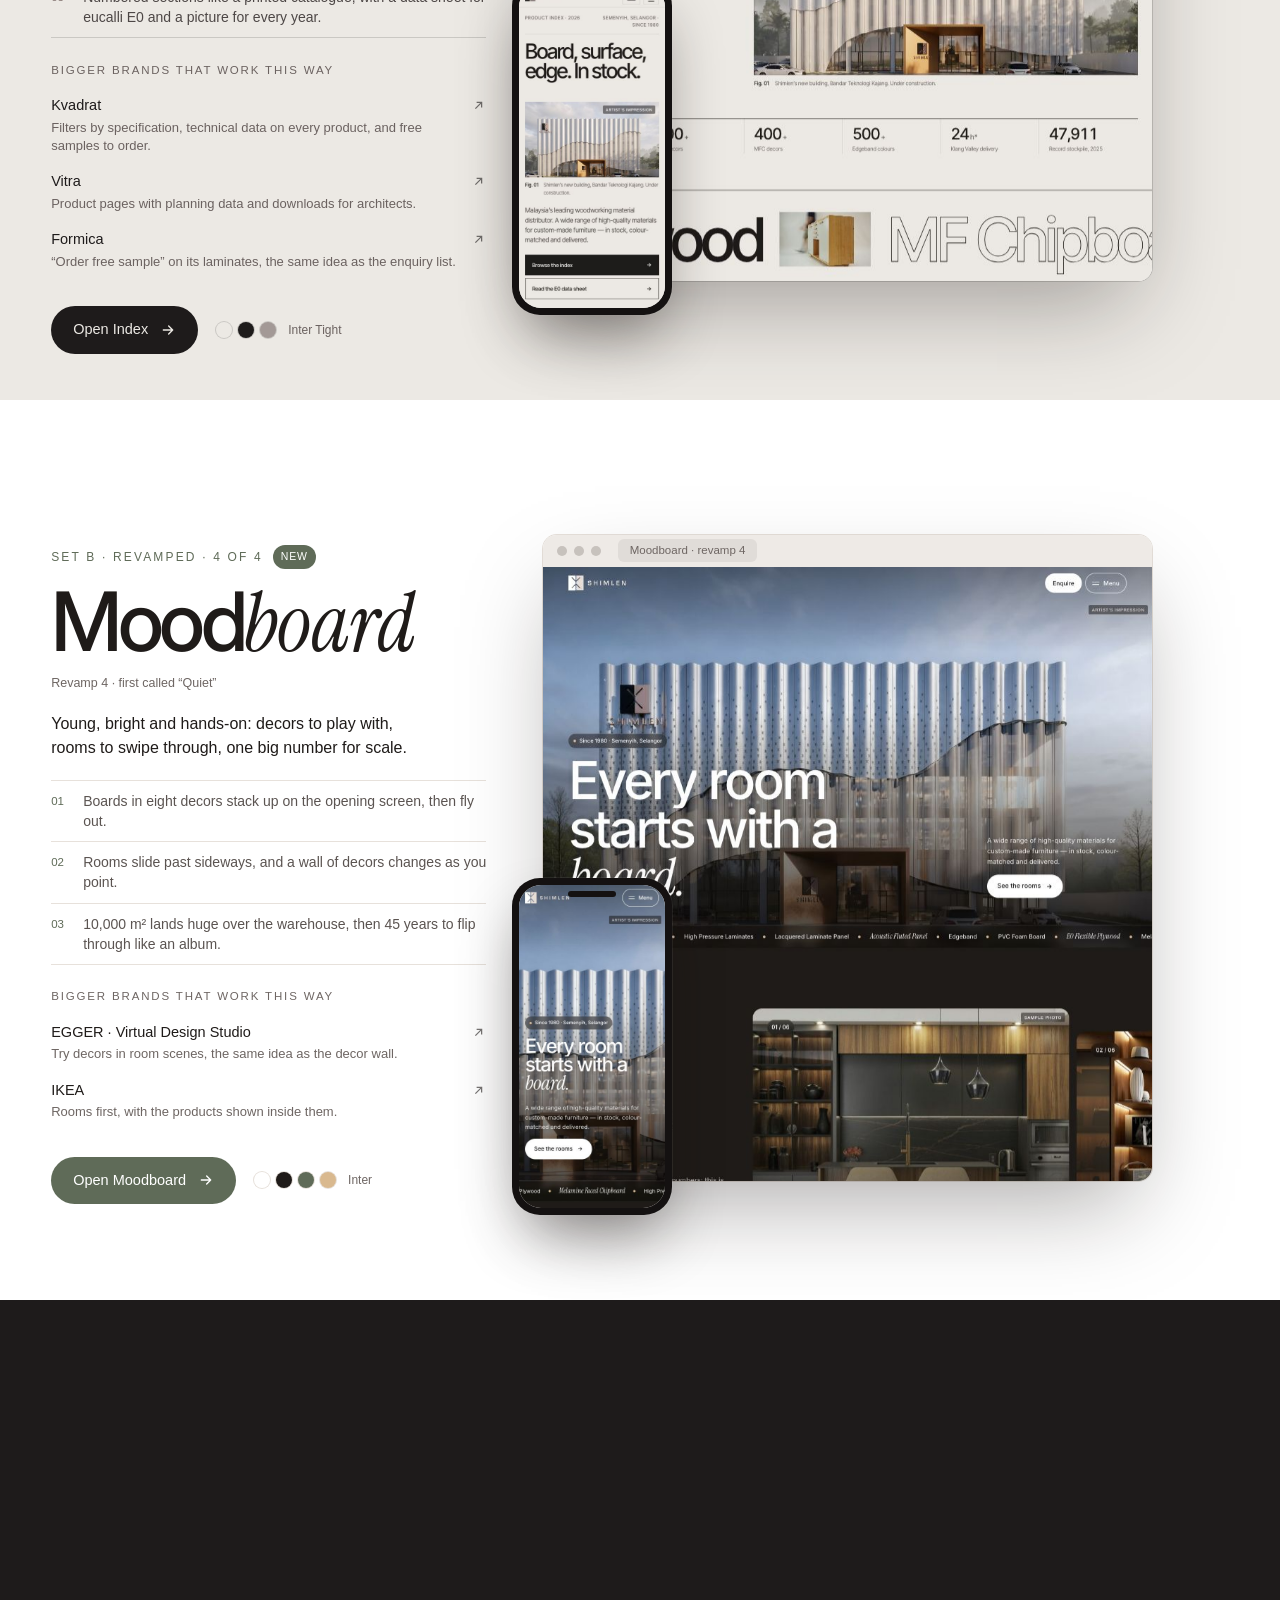
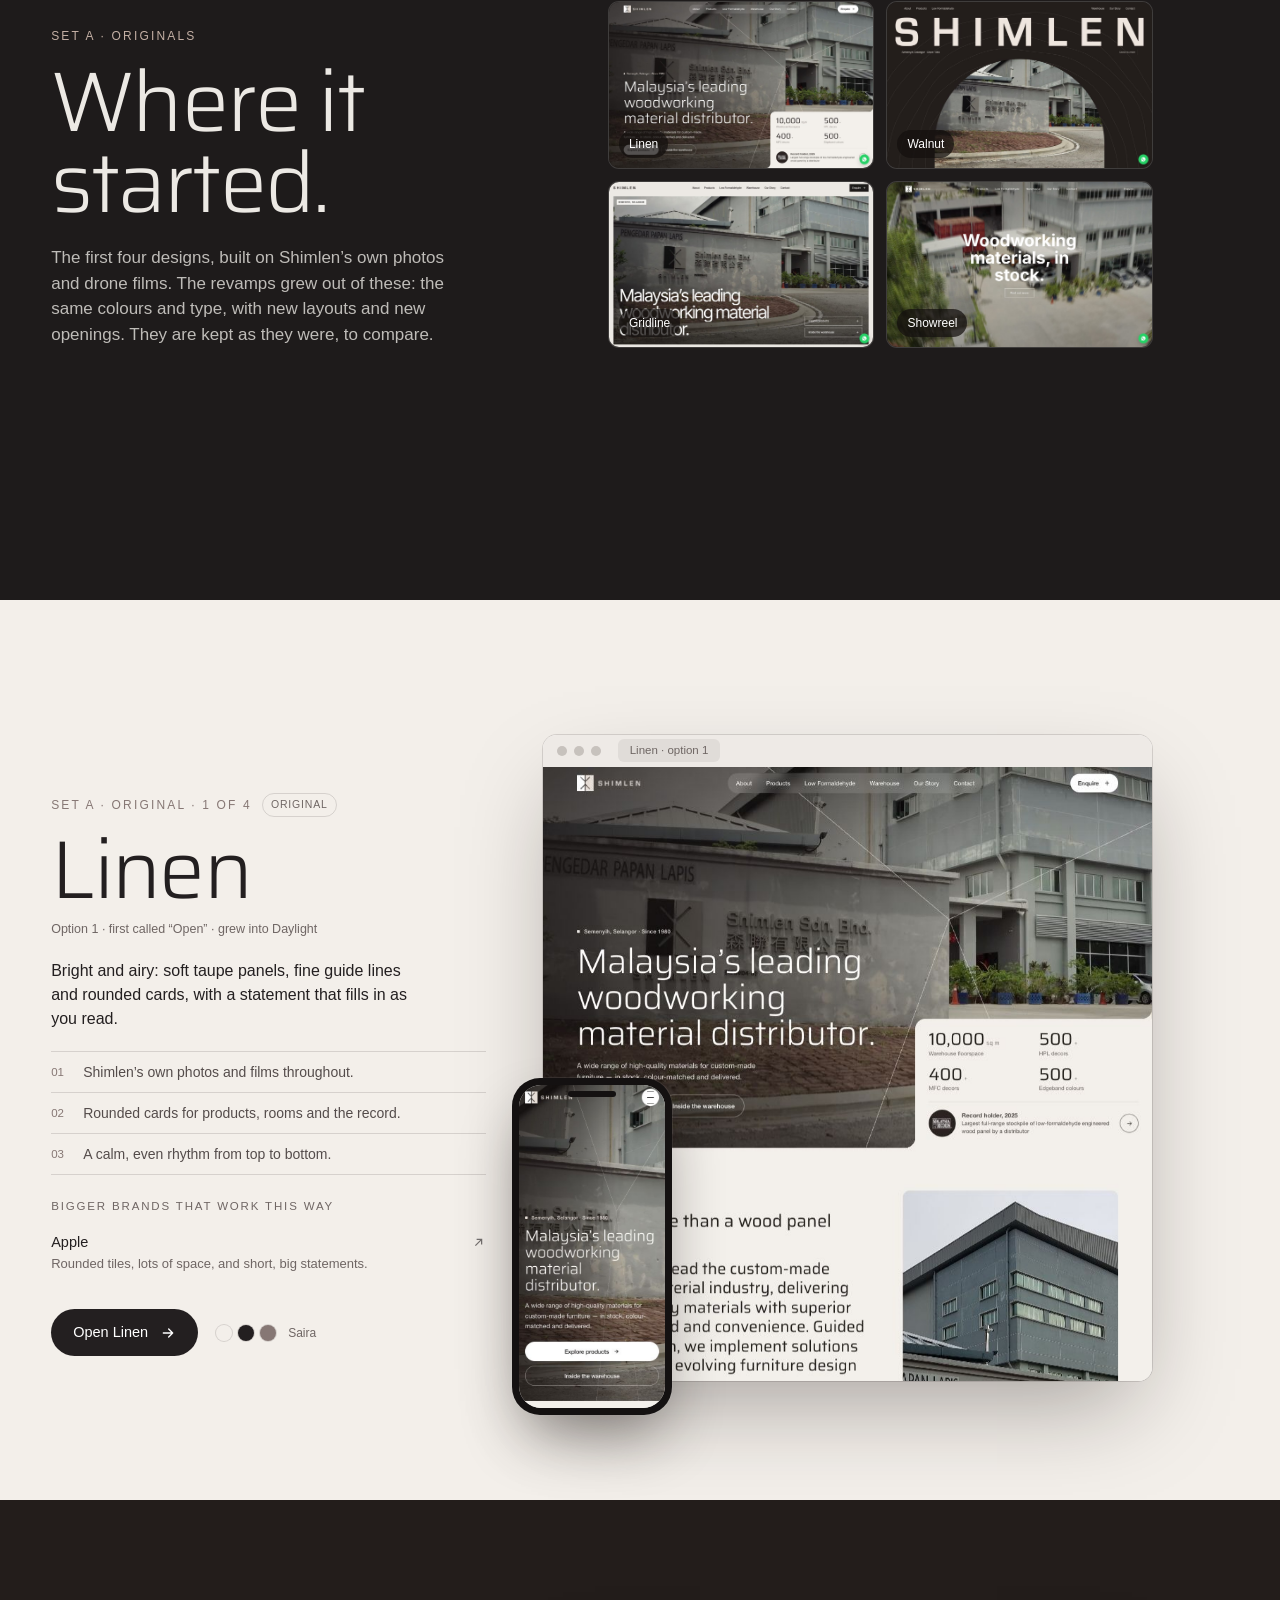
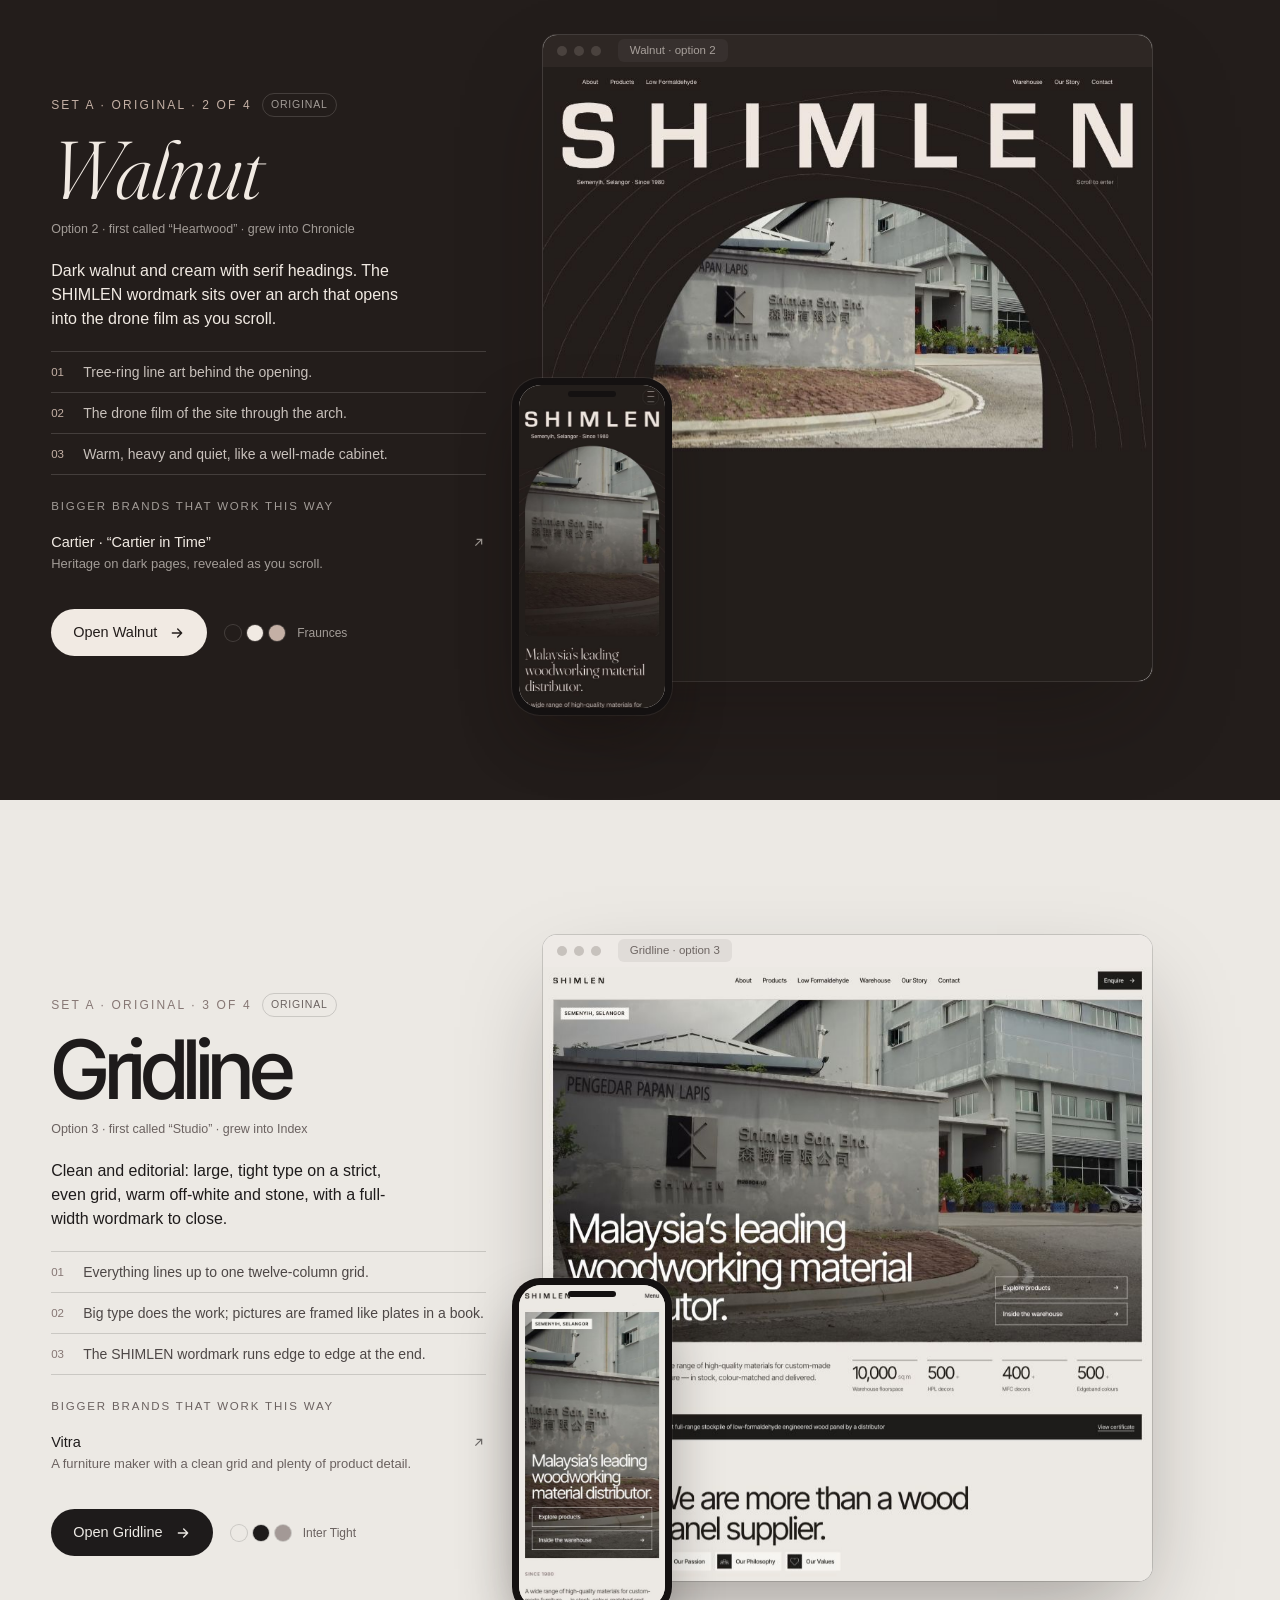
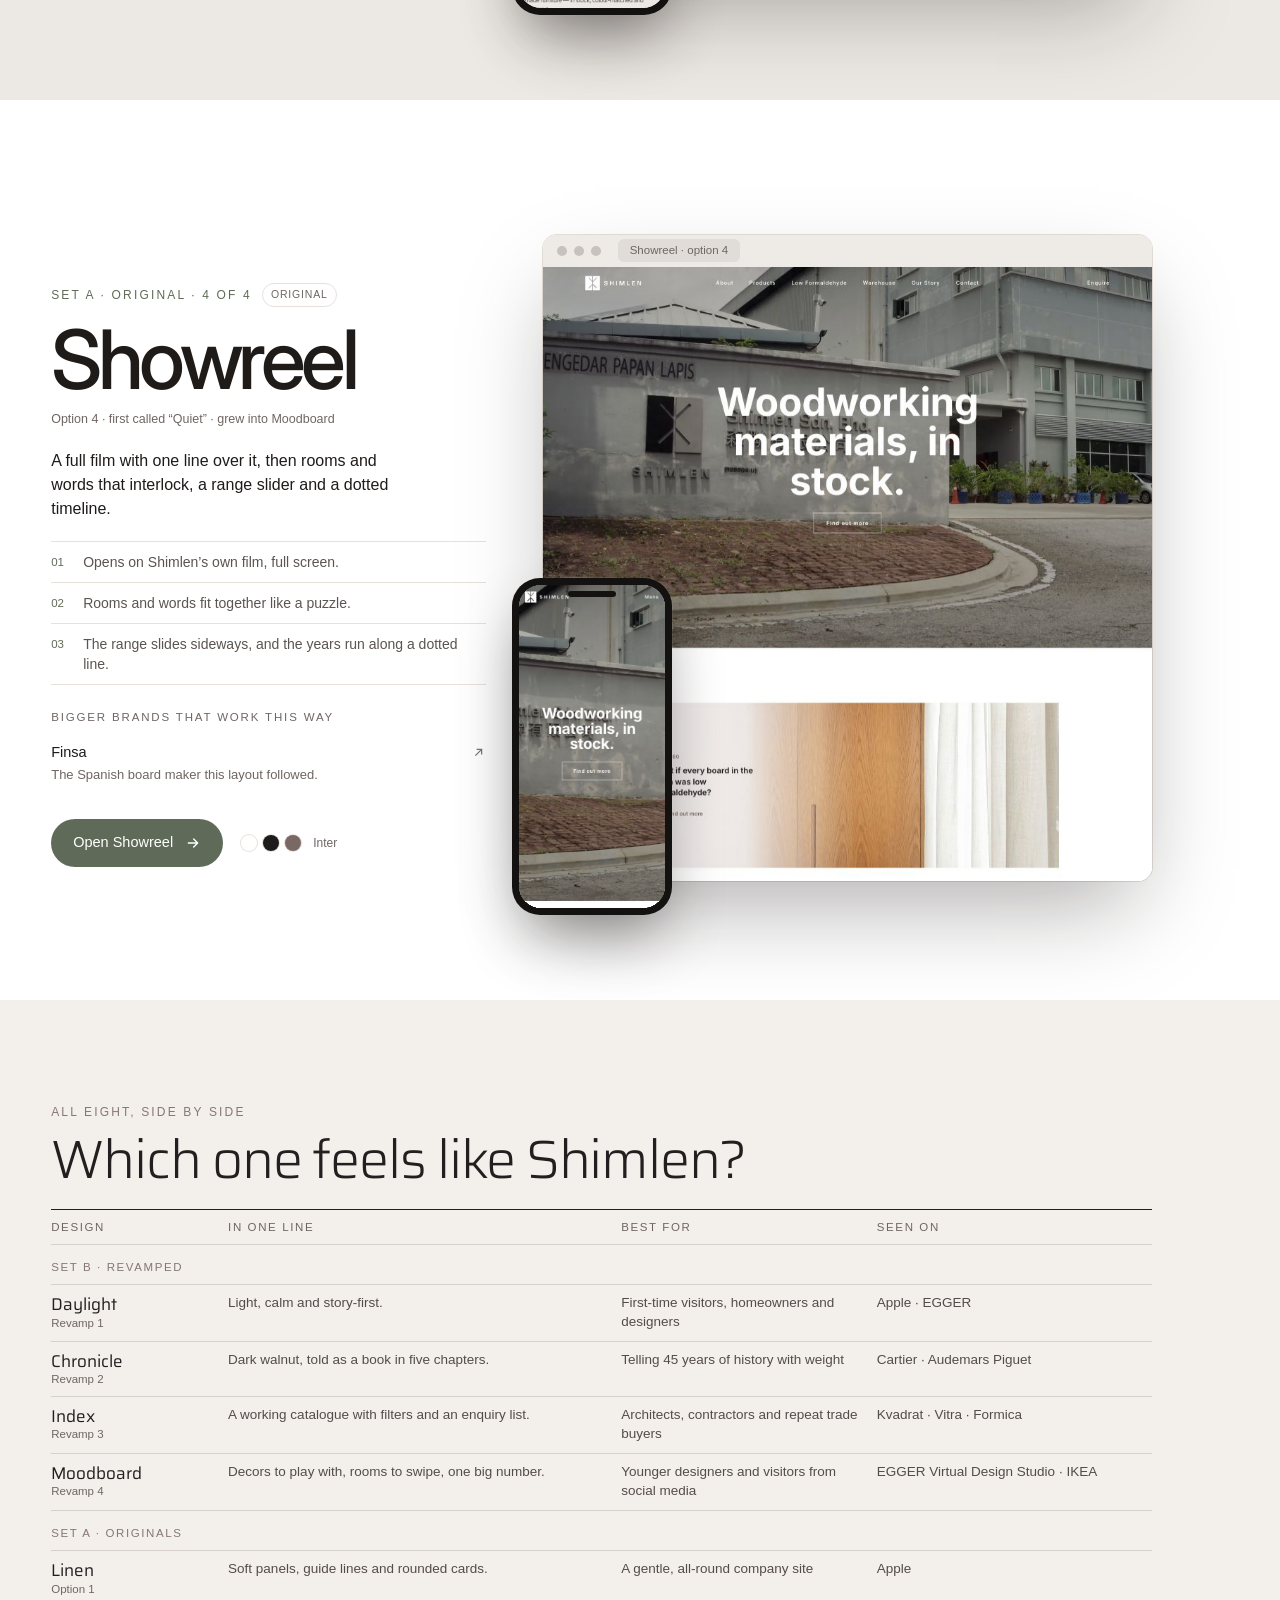
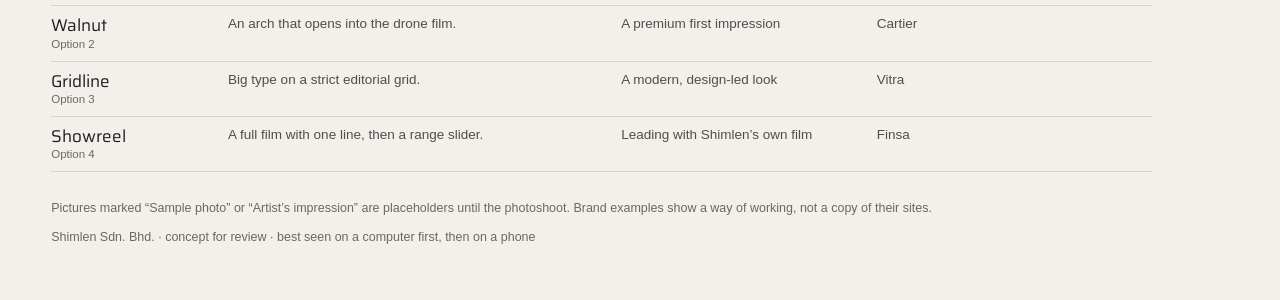
==== commit 52bcf60c: "Options page as vertical slides; new names; real warehouse in Chronicle - Options page rebuilt as fu" ====
--- a/index.html
+++ b/index.html
@@ -4,79 +4,453 @@
 <meta charset="utf-8">
 <meta name="viewport" content="width=device-width, initial-scale=1, viewport-fit=cover">
 <title>Shimlen · Website directions</title>
-<meta name="description" content="Eight design directions for the new Shimlen website, in two sets, with the same content in each.">
+<meta name="description" content="Eight design directions for the new Shimlen website, shown one at a time: the four revamped designs first, then the four originals, with examples from bigger brands.">
 <link rel="icon" href="img/logo-mark.svg">
+<link rel="preconnect" href="https://fonts.googleapis.com">
+<link href="https://fonts.googleapis.com/css2?family=Fraunces:ital,opsz,wght@0,9..144,300;1,9..144,300&family=Instrument+Serif:ital@0;1&family=Inter+Tight:wght@500&family=Inter:wght@400;500&display=swap" rel="stylesheet">
 <style>
 @font-face{font-family:"Saira";src:url("fonts/Saira.ttf") format("truetype");font-weight:100 900;font-display:swap}
-:root{--bg:#F4F0EC;--fg:#231F20;--fg2:#5A5251;--acc:#867774;--line:rgba(35,31,32,.14);--ease:cubic-bezier(.22,1,.36,1)}
+:root{--hh:64px;--ease:cubic-bezier(.22,1,.36,1);--px:clamp(18px,4vw,64px);--rail:clamp(56px,6vw,104px)}
 *{box-sizing:border-box;margin:0;padding:0}
-body{background:var(--bg);color:var(--fg);font-family:"Helvetica Neue",Helvetica,Arial,sans-serif;-webkit-font-smoothing:antialiased;line-height:1.55}
+html{scroll-behavior:smooth}
+@media (min-width:1000px) and (min-height:700px){html{scroll-snap-type:y mandatory}}
+@media (prefers-reduced-motion:reduce){html{scroll-behavior:auto}}
+body{background:#F3EFEA;color:#231F20;font-family:"Helvetica Neue",Helvetica,Arial,sans-serif;-webkit-font-smoothing:antialiased;line-height:1.5}
 a{color:inherit;text-decoration:none}
-.wrap{width:min(1320px,calc(100vw - 48px));margin:0 auto}
-header{padding:34px 0 0}
-header img{width:160px}
-.intro{padding:clamp(50px,7vw,100px) 0 clamp(36px,4vw,56px);display:grid;grid-template-columns:1.3fr 1fr;gap:40px;align-items:end;border-bottom:1px solid var(--line)}
-.intro small{font-size:13px;letter-spacing:.18em;text-transform:uppercase;color:var(--acc)}
-h1{font-family:Saira,sans-serif;font-weight:400;font-size:clamp(38px,5vw,72px);line-height:1.02;letter-spacing:-.01em;margin-top:14px}
-.intro p{font-size:17px;color:var(--fg2);max-width:46ch}
-.opts{display:grid;grid-template-columns:repeat(2,1fr);gap:40px 32px;padding:clamp(30px,3vw,44px) 0 clamp(60px,7vw,100px)}
-.grp{display:flex;justify-content:space-between;align-items:baseline;gap:8px 24px;flex-wrap:wrap;padding-top:clamp(36px,4vw,56px);border-bottom:1px solid var(--line);padding-bottom:14px}
-.grp h3{font-family:Saira,sans-serif;font-weight:500;font-size:22px}
-.grp span{font-size:14px;color:var(--fg2)}
-.opt{display:flex;flex-direction:column;gap:16px}
-.opt .th{aspect-ratio:16/10;overflow:hidden;border-radius:10px;background:#ddd;box-shadow:0 18px 40px rgba(35,31,32,.1)}
-.opt .th img{width:100%;height:100%;object-fit:cover;object-position:top;display:block;transition:transform 1s var(--ease)}
-.opt:hover .th img{transform:scale(1.04)}
-.opt .n{font-size:13px;letter-spacing:.18em;text-transform:uppercase;color:var(--acc)}
-.opt h2{font-family:Saira,sans-serif;font-weight:500;font-size:28px;line-height:1.1}
-.opt p{font-size:15px;color:var(--fg2)}
-.opt .go{margin-top:auto;display:inline-flex;align-items:center;gap:10px;align-self:flex-start;padding:12px 20px;border-radius:99px;background:var(--fg);color:#fff;font-size:14px;transition:background .3s}
-.opt:hover .go{background:var(--acc)}
-.opt .go svg{width:16px;height:16px;transition:transform .3s var(--ease)}
-.opt:hover .go svg{transform:translateX(4px)}
-footer{border-top:1px solid var(--line);padding:22px 0 30px;font-size:13px;color:var(--fg2);display:flex;justify-content:space-between;gap:12px;flex-wrap:wrap}
-@media (max-width:980px){.intro{grid-template-columns:1fr}}
-@media (max-width:640px){.wrap{width:calc(100vw - 32px)}.opts{grid-template-columns:1fr;gap:44px}header img{width:132px}}
+img{display:block;max-width:100%}
+
+/* each slide wears the colours and type of the design it shows */
+.t1{--bg:#F3EFEA;--fg:#231F20;--fg2:#544C4B;--mut:#6F6664;--line:rgba(35,31,32,.14);--acc:#867774;--btn:#231F20;--btnf:#fff;--nf:"Saira",sans-serif;--nw:300;--ns:normal;--nl:-.02em}
+.t2{--bg:#231D1B;--fg:#F1EAE3;--fg2:rgba(241,234,227,.8);--mut:rgba(241,234,227,.62);--line:rgba(241,234,227,.16);--acc:#C4B0A5;--btn:#F1EAE3;--btnf:#231D1B;--nf:"Fraunces",Georgia,serif;--nw:300;--ns:italic;--nl:-.02em}
+.t3{--bg:#ECE9E4;--fg:#1E1B1B;--fg2:#4D4746;--mut:#6B6260;--line:rgba(30,27,27,.16);--acc:#867774;--btn:#1E1B1B;--btnf:#ECE9E4;--nf:"Inter Tight","Helvetica Neue",sans-serif;--nw:500;--ns:normal;--nl:-.055em}
+.t4{--bg:#fff;--fg:#1F1B19;--fg2:#5B5451;--mut:#6E6663;--line:#E7E1DB;--acc:#5F6B58;--btn:#5F6B58;--btnf:#fff;--nf:"Inter","Helvetica Neue",sans-serif;--nw:500;--ns:normal;--nl:-.055em}
+.t0{--bg:#1E1B1B;--fg:#ECE9E4;--fg2:rgba(236,233,228,.78);--mut:rgba(236,233,228,.58);--line:rgba(236,233,228,.16);--acc:#C4B0A5;--btn:#ECE9E4;--btnf:#1E1B1B;--nf:"Saira",sans-serif;--nw:300;--ns:normal;--nl:-.02em}
+
+/* ---------- frame: header, slide rail ---------- */
+.top{position:fixed;top:0;left:0;right:0;height:var(--hh);z-index:40;display:flex;align-items:center;justify-content:space-between;gap:20px;padding:0 var(--px);color:#231F20;transition:color .6s}
+.top .lg{position:relative;width:132px;height:24px}
+.top .lg img{position:absolute;inset:0;width:100%;height:100%;object-fit:contain;object-position:left center;transition:opacity .6s}
+.top .lg img+img{opacity:0}
+body.dk .top{color:#F1EAE3}
+body.dk .top .lg img{opacity:0}body.dk .top .lg img+img{opacity:1}
+.top .mid{font-size:12px;letter-spacing:.16em;text-transform:uppercase;opacity:.7}
+.top .cnt{font-size:13px;font-variant-numeric:tabular-nums;letter-spacing:.04em;min-width:7ch;text-align:right}
+.top .cnt b{font-weight:500}
+.rail{position:fixed;right:clamp(14px,1.8vw,28px);top:50%;transform:translateY(-50%);z-index:40;display:flex;flex-direction:column;gap:12px;color:#231F20;transition:color .6s}
+body.dk .rail{color:#F1EAE3}
+.rail a{display:flex;align-items:center;justify-content:flex-end;gap:12px;height:12px;font-size:11.5px;letter-spacing:.06em}
+.rail a span{opacity:0;transform:translateX(8px);transition:opacity .4s var(--ease),transform .5s var(--ease);white-space:nowrap}
+.rail:hover a span,.rail a:focus-visible span{opacity:.85;transform:none}
+.rail a i{display:block;width:16px;height:2px;border-radius:2px;background:currentColor;opacity:.28;transition:width .6s var(--ease),opacity .6s}
+.rail a.on i{width:34px;opacity:1}
+.rail a.gap{margin-top:10px}
+@media (max-width:999px){.rail{display:none}.top .mid{display:none}}
+
+/* ---------- slides ---------- */
+.sl{position:relative;min-height:100svh;scroll-snap-align:start;scroll-snap-stop:always;display:grid;align-items:center;
+  padding:calc(var(--hh) + clamp(10px,2.4vh,28px)) calc(var(--px) + var(--rail)) clamp(26px,4vh,44px) var(--px);background:var(--bg);color:var(--fg);overflow:hidden}
+@media (max-width:999px){.sl{padding:calc(var(--hh) + 28px) var(--px) 64px;min-height:0}.sl.cover{min-height:100svh}}
+.k{font-size:12px;letter-spacing:.18em;text-transform:uppercase;color:var(--acc);display:flex;align-items:center;gap:10px;flex-wrap:wrap}
+.k .new{letter-spacing:.08em;padding:4px 8px;border-radius:99px;background:var(--acc);color:var(--bg);font-size:10.5px}
+.k .old{letter-spacing:.08em;padding:3px 8px;border-radius:99px;border:1px solid var(--line);color:var(--mut);font-size:10.5px}
+
+/* reveals: words rise onto a solid background, nothing see-through over a picture */
+.js .rv{opacity:0;transform:translate3d(0,26px,0);transition:opacity 1s var(--ease),transform 1.2s var(--ease);transition-delay:calc(var(--d,0) * 80ms + 120ms)}
+.js .seen .rv{opacity:1;transform:none}
+@media (prefers-reduced-motion:reduce){.js .rv{opacity:1;transform:none;transition:none}}
+
+/* ---------- cover ---------- */
+.cv{display:grid;grid-template-columns:minmax(0,1.05fr) minmax(0,1fr);gap:clamp(30px,5vw,90px);align-items:center;width:100%}
+.cv h1{font-family:"Saira",sans-serif;font-weight:300;font-size:clamp(40px,min(5.4vw,9vh),84px);line-height:1;letter-spacing:-.02em;margin:18px 0 22px;text-wrap:balance}
+.cv p{font-size:17px;color:var(--fg2);max-width:46ch}
+.cv .hint{display:flex;align-items:center;gap:12px;margin-top:30px;font-size:13.5px;color:var(--mut)}
+.cv .hint i{width:1px;height:34px;background:var(--line);position:relative;overflow:hidden}
+.cv .hint i::after{content:"";position:absolute;left:0;top:-34px;width:1px;height:34px;background:var(--fg);animation:cue 2.4s var(--ease) infinite}
+@keyframes cue{to{top:34px}}
+.cv kbd{font:inherit;font-size:12px;border:1px solid var(--line);border-radius:5px;padding:1px 6px}
+.sets{display:grid;gap:clamp(18px,3vh,30px)}
+.set .sh{display:flex;justify-content:space-between;align-items:baseline;gap:12px;padding-bottom:10px;border-bottom:1px solid var(--fg)}
+.set .sh b{font-family:"Saira",sans-serif;font-weight:500;font-size:19px}
+.set .sh span{font-size:12.5px;color:var(--mut)}
+.set a{display:grid;grid-template-columns:clamp(64px,6vw,86px) minmax(0,1fr) auto;gap:16px;align-items:center;padding:clamp(7px,1.1vh,11px) 0;border-bottom:1px solid var(--line)}
+.set a img{width:100%;aspect-ratio:16/10;object-fit:cover;object-position:top;border-radius:5px;box-shadow:0 0 0 1px var(--line)}
+.set a b{display:block;font-family:"Saira",sans-serif;font-weight:400;font-size:clamp(18px,1.6vw,22px);line-height:1.15}
+.set a span{display:block;font-size:13px;color:var(--mut);line-height:1.35}
+.set a em{font-style:normal;font-size:12px;color:var(--mut);font-variant-numeric:tabular-nums}
+.set a:hover b{text-decoration:underline;text-underline-offset:4px;text-decoration-thickness:1px}
+.set.a a{opacity:.86}
+@media (max-width:999px){.cv{grid-template-columns:1fr}.cv .kb{display:none}}
+
+/* ---------- one option per slide ---------- */
+.opt{display:grid;grid-template-columns:minmax(0,5fr) minmax(0,7fr);gap:clamp(30px,4.4vw,80px);align-items:center;width:100%}
+.nm{font-family:var(--nf);font-weight:var(--nw);font-style:var(--ns);letter-spacing:var(--nl);font-size:clamp(48px,min(6.4vw,11.5vh),108px);line-height:.96;margin:14px 0 6px;padding-bottom:.06em}
+.nm em{font-family:"Instrument Serif",Georgia,serif;font-style:italic;font-weight:400;letter-spacing:-.01em}
+.was{font-size:12.5px;color:var(--mut)}
+.one{font-size:clamp(16px,1.25vw,18.5px);line-height:1.5;color:var(--fg);margin-top:clamp(14px,2.2vh,22px);max-width:40ch}
+.see{list-style:none;margin-top:clamp(14px,2.2vh,22px);border-top:1px solid var(--line)}
+.see li{display:grid;grid-template-columns:26px 1fr;gap:6px;padding:clamp(7px,1.1vh,10px) 0;border-bottom:1px solid var(--line);font-size:14px;line-height:1.45;color:var(--fg2)}
+.see li::before{content:counter(s,decimal-leading-zero);counter-increment:s;font-size:11.5px;color:var(--acc);padding-top:2px;font-variant-numeric:tabular-nums}
+.see{counter-reset:s}
+.seen-on{margin-top:clamp(16px,2.6vh,26px)}
+.seen-on h3{font-size:11.5px;font-weight:500;letter-spacing:.16em;text-transform:uppercase;color:var(--mut);margin-bottom:8px}
+.ex{display:grid;grid-template-columns:minmax(0,1fr) auto;gap:2px 14px;align-items:start;padding:8px 12px;margin:0 -12px;border-radius:8px;transition:background .3s}
+.ex:hover{background:color-mix(in srgb,var(--fg) 6%,transparent)}
+.ex b{font-size:14.5px;font-weight:500}
+.ex span{grid-column:1;font-size:13px;color:var(--mut);line-height:1.4}
+.ex svg{grid-row:1/3;grid-column:2;width:15px;height:15px;margin-top:3px;opacity:.6}
+.cta{display:flex;align-items:center;gap:18px;flex-wrap:wrap;margin-top:clamp(18px,3vh,28px)}
+.go{display:inline-flex;align-items:center;gap:12px;padding:13px 22px;border-radius:99px;background:var(--btn);color:var(--btnf);font-size:14.5px;font-weight:500;transition:transform .5s var(--ease),box-shadow .5s}
+.go:hover{transform:translateY(-2px);box-shadow:0 12px 30px rgba(0,0,0,.18)}
+.go svg{width:16px;height:16px;transition:transform .4s var(--ease)}
+.go:hover svg{transform:translateX(4px)}
+.pal{display:flex;align-items:center;gap:6px;font-size:12px;color:var(--mut)}
+.pal i{width:16px;height:16px;border-radius:50%;box-shadow:0 0 0 1px var(--line)}
+.pal span{margin-left:6px}
+
+/* the design itself: a browser window and a phone, each scrolling slowly through the real page */
+.stage{position:relative;height:min(76svh,680px);display:block}
+.win{position:absolute;right:0;top:0;width:100%;height:calc(100% - 34px);border-radius:14px;overflow:hidden;background:#fff;
+  box-shadow:0 40px 90px -20px rgba(20,14,12,.35),0 0 0 1px var(--line);transition:transform .9s var(--ease)}
+.win .bar{position:absolute;top:0;left:0;right:0;height:32px;display:flex;align-items:center;gap:7px;padding:0 14px;background:#EEEAE6;z-index:2;font-size:11.5px;color:#6E6663}
+.t2 .win .bar,.t0 .win .bar{background:#2E2724;color:rgba(241,234,227,.6)}
+.win .bar i{width:10px;height:10px;border-radius:50%;background:rgba(127,117,112,.35)}
+.win .bar span{margin-left:10px;padding:3px 12px;border-radius:6px;background:rgba(127,117,112,.12)}
+.scr{position:absolute;inset:32px 0 0 0;overflow:hidden;background:#f4f1ee}
+.scr img{width:100%;height:auto;will-change:transform}
+.ph{position:absolute;left:-5%;bottom:0;width:clamp(128px,12.5vw,200px);aspect-ratio:390/820;border-radius:28px;padding:7px;background:#141111;
+  box-shadow:0 30px 60px -12px rgba(20,14,12,.45),0 0 0 1px rgba(255,255,255,.08);z-index:3}
+.ph .scr{position:absolute;inset:7px;border-radius:22px}
+.ph::before{content:"";position:absolute;top:13px;left:50%;width:30%;height:6px;border-radius:9px;background:#141111;transform:translateX(-50%);z-index:2}
+.stage:hover .win{transform:translateY(-4px)}
+.sl.on .scr img{animation:pan var(--dur,30s) ease-in-out 1.4s infinite alternate}
+.stage:hover .scr img{animation-play-state:paused}
+@keyframes pan{from{transform:translate3d(0,0,0)}to{transform:translate3d(0,var(--pan,0px),0)}}
+@media (prefers-reduced-motion:reduce){.sl.on .scr img{animation:none}}
+.stage .open{position:absolute;right:16px;bottom:52px;z-index:4;font-size:12px;padding:8px 12px;border-radius:99px;background:rgba(20,16,15,.72);color:#fff;-webkit-backdrop-filter:blur(6px);backdrop-filter:blur(6px);opacity:0;transform:translateY(6px);transition:opacity .4s,transform .4s var(--ease)}
+.stage:hover .open{opacity:1;transform:none}
+@media (max-width:1199px) and (min-width:1000px){.opt{grid-template-columns:minmax(0,1fr) minmax(0,1fr)}.see li{font-size:13.5px}}
+@media (max-width:999px){
+  .opt{grid-template-columns:1fr;gap:34px}
+  .stage{height:auto;aspect-ratio:16/12.5;margin:0 0 0 auto;width:100%}
+  .win{height:100%}
+  .ph{left:auto;right:-4px;bottom:-26px;width:clamp(96px,26vw,150px)}
+  .stage .open{display:none}
+}
+
+/* ---------- set A divider ---------- */
+.dv{width:100%;display:grid;grid-template-columns:minmax(0,1fr) minmax(0,1.1fr);gap:clamp(30px,5vw,90px);align-items:end}
+.dv h2{font-family:"Saira",sans-serif;font-weight:300;font-size:clamp(46px,min(6.6vw,12vh),112px);line-height:.96;letter-spacing:-.02em;margin-top:16px}
+.dv p{font-size:17px;color:var(--fg2);max-width:44ch;margin-top:22px}
+.dv .thumbs{display:grid;grid-template-columns:1fr 1fr;gap:14px}
+.dv .thumbs a{position:relative;border-radius:10px;overflow:hidden;box-shadow:0 0 0 1px var(--line)}
+.dv .thumbs img{width:100%;aspect-ratio:16/10;object-fit:cover;object-position:top;transition:transform 1.2s var(--ease)}
+.dv .thumbs a:hover img{transform:scale(1.04)}
+.dv .thumbs span{position:absolute;left:10px;bottom:10px;padding:5px 10px;border-radius:99px;background:rgba(20,16,15,.72);color:#fff;font-size:12px}
+@media (max-width:999px){.dv{grid-template-columns:1fr}}
+
+/* ---------- side by side ---------- */
+.cmp{width:100%}
+.cmp h2{font-family:"Saira",sans-serif;font-weight:300;font-size:clamp(34px,min(4.2vw,7vh),64px);line-height:1;letter-spacing:-.02em;margin:12px 0 clamp(14px,2.4vh,26px)}
+.tbl{display:grid;grid-template-columns:minmax(120px,.9fr) minmax(0,2fr) minmax(0,1.3fr) minmax(0,1.4fr);border-top:1px solid var(--fg)}
+.tbl>div{display:contents}
+.tbl>div>*{padding:clamp(6px,1vh,10px) 14px clamp(6px,1vh,10px) 0;border-bottom:1px solid var(--line);font-size:13.5px;line-height:1.4;color:var(--fg2)}
+.tbl .hd>*{font-size:11.5px;letter-spacing:.14em;text-transform:uppercase;color:var(--mut)}
+.tbl a{color:var(--fg);font-family:"Saira",sans-serif;font-size:17px;line-height:1.2}
+.tbl a small{display:block;font-family:"Helvetica Neue",Arial,sans-serif;font-size:11.5px;color:var(--mut);margin-top:2px}
+.tbl a:hover{text-decoration:underline;text-underline-offset:4px;text-decoration-thickness:1px}
+.tbl .grp>*{grid-column:1/-1;font-size:11.5px;letter-spacing:.14em;text-transform:uppercase;color:var(--acc);padding-top:clamp(10px,1.6vh,16px)}
+.fine{display:flex;justify-content:space-between;gap:10px 30px;flex-wrap:wrap;margin-top:clamp(16px,3vh,28px);font-size:12.5px;color:var(--mut)}
+@media (min-width:1000px) and (max-height:880px){
+  .see{margin-top:12px}.see li{padding:5px 0;font-size:13px;line-height:1.4}.one{margin-top:12px}
+  .seen-on{margin-top:14px}.seen-on h3{margin-bottom:4px}.ex{padding:5px 12px}.ex span{font-size:12.5px;line-height:1.35}.cta{margin-top:16px}.go{padding:11px 20px}
+  .tbl>div>*{font-size:13px;padding-top:5px;padding-bottom:5px}.tbl a{font-size:16px}.fine{margin-top:12px}}
+@media (max-width:999px){.tbl{grid-template-columns:1fr}.tbl .hd{display:none}.tbl>div>*{border-bottom:0;padding:2px 0}.tbl>div>*:last-child{border-bottom:1px solid var(--line);padding-bottom:14px}.tbl>div>*:first-child{padding-top:14px}}
 </style>
 </head>
 <body>
-<div class="wrap">
-  <header><img src="img/logo-horizontal.svg" alt="Shimlen"></header>
-  <div class="intro">
-    <div><small>New website · design directions</small><h1>Eight looks for the new Shimlen website.</h1></div>
-    <p>Two sets of four. The originals use Shimlen's own photos and films. The revamps keep each design's colours and type but are rebuilt with their own layout, their own loading screen and their own way of telling the story. They open on renders of the new building, with sample photos elsewhere until the photoshoot.</p>
-  </div>
-  <div class="grp"><h3>Set A · Originals</h3><span>Shimlen's own photos and films</span></div>
-  <div class="opts">
-    <a class="opt" href="option-1/index.html"><div class="th"><img src="previews/option-1.jpg" alt="Option 1 preview"></div>
-      <div class="n">Option 1</div><h2>Open</h2><p>Bright and airy. Soft taupe panels, fine guide lines, rounded cards, and a statement that fills in as you read.</p>
-      <span class="go">View option 1 <svg viewBox="0 0 24 24" fill="none" stroke="currentColor" stroke-width="2" stroke-linecap="round" stroke-linejoin="round"><path d="M5 12h14M13 6l6 6-6 6"/></svg></span></a>
-    <a class="opt" href="option-2/index.html"><div class="th"><img src="previews/option-2.jpg" alt="Option 2 preview"></div>
-      <div class="n">Option 2</div><h2>Heartwood</h2><p>Dark walnut and cream with serif headings. The SHIMLEN wordmark sits over an arch that opens into the drone film as you scroll, with tree-ring line art.</p>
-      <span class="go">View option 2 <svg viewBox="0 0 24 24" fill="none" stroke="currentColor" stroke-width="2" stroke-linecap="round" stroke-linejoin="round"><path d="M5 12h14M13 6l6 6-6 6"/></svg></span></a>
-    <a class="opt" href="option-3/index.html"><div class="th"><img src="previews/option-3.jpg" alt="Option 3 preview"></div>
-      <div class="n">Option 3</div><h2>Studio</h2><p>Clean and editorial. Large, tight type on a strict, even grid, warm off-white and stone, with a full-width wordmark to close.</p>
-      <span class="go">View option 3 <svg viewBox="0 0 24 24" fill="none" stroke="currentColor" stroke-width="2" stroke-linecap="round" stroke-linejoin="round"><path d="M5 12h14M13 6l6 6-6 6"/></svg></span></a>
-    <a class="opt" href="option-4/index.html"><div class="th"><img src="previews/option-4.jpg" alt="Option 4 preview"></div>
-      <div class="n">Option 4</div><h2>Quiet</h2><p>Laid out like Finsa. A full film with one line, rooms and words that interlock, a range slider, and a dotted timeline.</p>
-      <span class="go">View option 4 <svg viewBox="0 0 24 24" fill="none" stroke="currentColor" stroke-width="2" stroke-linecap="round" stroke-linejoin="round"><path d="M5 12h14M13 6l6 6-6 6"/></svg></span></a>
-  </div>
-  <div class="grp"><h3>Set B · Revamped</h3><span>Four new layouts, each with its own opening · pictures marked “Sample” or “Artist's impression” are placeholders</span></div>
-  <div class="opts">
-    <a class="opt" href="revamp-1/index.html"><div class="th"><img src="previews/revamp-1.jpg" alt="Revamp 1 preview"></div>
-      <div class="n">Revamp 1</div><h2>Open</h2><p>Story-first and slow. The logo is drawn in on a warm screen, then the building is framed beside the words. An aerial view opens to full width for 10,000 m², rooms are read past a picture that holds still, and Board, Surface and Edge open as tall panels.</p>
-      <span class="go">View revamp 1 <svg viewBox="0 0 24 24" fill="none" stroke="currentColor" stroke-width="2" stroke-linecap="round" stroke-linejoin="round"><path d="M5 12h14M13 6l6 6-6 6"/></svg></span></a>
-    <a class="opt" href="revamp-2/index.html"><div class="th"><img src="previews/revamp-2.jpg" alt="Revamp 2 preview"></div>
-      <div class="n">Revamp 2</div><h2>Heartwood</h2><p>A book in five chapters. Tree rings draw in, the SHIMLEN wordmark shrinks into the navbar and an arch opens onto the building at night. Then Roots, Range, Health, Scale and Next.</p>
-      <span class="go">View revamp 2 <svg viewBox="0 0 24 24" fill="none" stroke="currentColor" stroke-width="2" stroke-linecap="round" stroke-linejoin="round"><path d="M5 12h14M13 6l6 6-6 6"/></svg></span></a>
-    <a class="opt" href="revamp-3/index.html"><div class="th"><img src="previews/revamp-3.jpg" alt="Revamp 3 preview"></div>
-      <div class="n">Revamp 3</div><h2>Studio</h2><p>A catalogue for specifiers. The product list is written line by line, then the sheet lifts. A moving line of products, a dark plate for 10,000 m² with photos, a filterable index with an enquiry list, and a chronology with pictures.</p>
-      <span class="go">View revamp 3 <svg viewBox="0 0 24 24" fill="none" stroke="currentColor" stroke-width="2" stroke-linecap="round" stroke-linejoin="round"><path d="M5 12h14M13 6l6 6-6 6"/></svg></span></a>
-    <a class="opt" href="revamp-4/index.html"><div class="th"><img src="previews/revamp-4.jpg" alt="Revamp 4 preview"></div>
-      <div class="n">Revamp 4</div><h2>Quiet</h2><p>Youthful and visual. Boards in eight decors stack up, then fly out. Rooms slide past sideways, a decor wall to play with, one big number for scale, and 45 years to flip through.</p>
-      <span class="go">View revamp 4 <svg viewBox="0 0 24 24" fill="none" stroke="currentColor" stroke-width="2" stroke-linecap="round" stroke-linejoin="round"><path d="M5 12h14M13 6l6 6-6 6"/></svg></span></a>
-  </div>
-  <footer><span>Shimlen Sdn. Bhd. · concept for review</span><span>Best viewed on a computer first, then on your phone.</span></footer>
-</div>
+<script>document.documentElement.classList.add('js')</script>
+<header class="top"><a href="#cover" class="lg" aria-label="Back to the start"><img src="img/logo-horizontal.svg" alt="Shimlen"><img src="img/logo-horizontal-white.svg" alt=""></a>
+  <span class="mid">New website · design directions</span><span class="cnt" id="cnt"><b>01</b> / 11</span></header>
+<nav class="rail" id="rail" aria-label="Slides"></nav>
+
+<main id="deck">
+
+<section class="sl cover t1" id="cover" data-label="Start">
+  <div class="cv">
+    <div>
+      <div class="k rv">Shimlen · new website · design directions</div>
+      <h1 class="rv" style="--d:1">Eight ways the new Shimlen website could look.</h1>
+      <p class="rv" style="--d:2">Every design carries the same words, products and facts. What changes is how the story is told. The four revamped designs come first; the four originals they grew from follow after. Each one is named, shown on a computer and a phone, and paired with bigger brands that work the same way.</p>
+      <div class="hint rv" style="--d:3"><i></i>Scroll<span class="kb">, or press <kbd>↓</kbd>,</span> to see them one at a time</div>
+    </div>
+    <div class="sets">
+      <div class="set rv" style="--d:2"><div class="sh"><b>Set B · Revamped</b><span>Newest work, shown first</span></div>
+        <a href="#daylight"><img src="previews/revamp-1.jpg" alt=""><div><b>Daylight</b><span>Light and story-first</span></div><em>02</em></a>
+        <a href="#chronicle"><img src="previews/revamp-2.jpg" alt=""><div><b>Chronicle</b><span>Dark walnut, told in five chapters</span></div><em>03</em></a>
+        <a href="#index"><img src="previews/revamp-3.jpg" alt=""><div><b>Index</b><span>A working catalogue for specifiers</span></div><em>04</em></a>
+        <a href="#moodboard"><img src="previews/revamp-4.jpg" alt=""><div><b>Moodboard</b><span>Young, bright and hands-on</span></div><em>05</em></a></div>
+      <div class="set a rv" style="--d:3"><div class="sh"><b>Set A · Originals</b><span>Where it started</span></div>
+        <a href="#linen"><img src="previews/option-1.jpg" alt=""><div><b>Linen</b><span>Soft panels and rounded cards</span></div><em>07</em></a>
+        <a href="#walnut"><img src="previews/option-2.jpg" alt=""><div><b>Walnut</b><span>An arch that opens into the drone film</span></div><em>08</em></a>
+        <a href="#gridline"><img src="previews/option-3.jpg" alt=""><div><b>Gridline</b><span>Editorial type on a strict grid</span></div><em>09</em></a>
+        <a href="#showreel"><img src="previews/option-4.jpg" alt=""><div><b>Showreel</b><span>A full film and one line</span></div><em>10</em></a></div>
+    </div>
+  </div>
+</section>
+
+<section class="sl t1" id="daylight" data-label="Daylight" data-set="b">
+  <div class="opt">
+    <div class="tx">
+      <div class="k rv">Set B · Revamped · 1 of 4 <span class="new">New</span></div>
+      <h2 class="nm rv" style="--d:1">Daylight</h2>
+      <div class="was rv" style="--d:1">Revamp 1 · first called “Open”</div>
+      <p class="one rv" style="--d:2">Light, calm and story-first, like being shown round by someone who knows the place.</p>
+      <ul class="see rv" style="--d:3">
+        <li>The logo draws itself in on a warm screen, then the new building turns from dawn to dusk beside the words.</li>
+        <li>An aerial photo opens to full width for 10,000 m², about 108,000 sq ft.</li>
+        <li>Each room rises over the last as you read, and Board, Surface and Edge open as tall panels.</li></ul>
+      <div class="seen-on rv" style="--d:4"><h3>Bigger brands that work this way</h3>
+        <a class="ex" href="https://www.apple.com" target="_blank" rel="noopener"><b>Apple</b><span>Pictures that hold still while the words scroll past, and photos that open to full screen.</span><svg viewBox="0 0 24 24" fill="none" stroke="currentColor" stroke-width="2"><path d="M7 17 17 7M9 7h8v8"/></svg></a>
+        <a class="ex" href="https://www.egger.com" target="_blank" rel="noopener"><b>EGGER</b><span>A board maker writing for the same carpenters and designers, in plain, calm language.</span><svg viewBox="0 0 24 24" fill="none" stroke="currentColor" stroke-width="2"><path d="M7 17 17 7M9 7h8v8"/></svg></a></div>
+      <div class="cta rv" style="--d:5"><a class="go" href="revamp-1/index.html">Open Daylight <svg viewBox="0 0 24 24" fill="none" stroke="currentColor" stroke-width="2" stroke-linecap="round" stroke-linejoin="round"><path d="M5 12h14M13 6l6 6-6 6"/></svg></a>
+        <div class="pal"><i style="background:#F3EFEA"></i><i style="background:#231F20"></i><i style="background:#867774"></i><span>Saira</span></div></div>
+    </div>
+    <a class="stage rv" style="--d:2" href="revamp-1/index.html" aria-label="Open Daylight">
+      <div class="win"><div class="bar"><i></i><i></i><i></i><span>Daylight · revamp 1</span></div><div class="scr"><img src="previews/d-revamp-1.jpg" alt="Daylight on a computer"></div></div>
+      <div class="ph"><div class="scr"><img src="previews/m-revamp-1.jpg" alt="Daylight on a phone"></div></div><span class="open">Open the full design</span></a>
+  </div>
+</section>
+
+<section class="sl t2 dk" id="chronicle" data-label="Chronicle" data-set="b">
+  <div class="opt">
+    <div class="tx">
+      <div class="k rv">Set B · Revamped · 2 of 4 <span class="new">New</span></div>
+      <h2 class="nm rv" style="--d:1">Chronicle</h2>
+      <div class="was rv" style="--d:1">Revamp 2 · first called “Heartwood”</div>
+      <p class="one rv" style="--d:2">Dark walnut and cream, told as a book in five chapters: Roots, Range, Health, Scale and Next.</p>
+      <ul class="see rv" style="--d:3">
+        <li>Tree rings draw in, the SHIMLEN wordmark shrinks into the menu bar and an arch opens onto the new building at night.</li>
+        <li>Point at a product name and its picture appears in an arch on the right.</li>
+        <li>Chapter IV opens onto Shimlen’s own warehouse, in its own photographs: 10,000 m² under one roof.</li></ul>
+      <div class="seen-on rv" style="--d:4"><h3>Bigger brands that work this way</h3>
+        <a class="ex" href="https://immersive-g.com/projects/cartier-in-time" target="_blank" rel="noopener"><b>Cartier · “Cartier in Time”</b><span>The house’s history as one long scroll through time, on dark pages.</span><svg viewBox="0 0 24 24" fill="none" stroke="currentColor" stroke-width="2"><path d="M7 17 17 7M9 7h8v8"/></svg></a>
+        <a class="ex" href="https://www.awwwards.com/gq-audemars-piguet-the-extraordinary-lab.html" target="_blank" rel="noopener"><b>Audemars Piguet × GQ</b><span>A story you move through like a film, one scene at a time.</span><svg viewBox="0 0 24 24" fill="none" stroke="currentColor" stroke-width="2"><path d="M7 17 17 7M9 7h8v8"/></svg></a></div>
+      <div class="cta rv" style="--d:5"><a class="go" href="revamp-2/index.html">Open Chronicle <svg viewBox="0 0 24 24" fill="none" stroke="currentColor" stroke-width="2" stroke-linecap="round" stroke-linejoin="round"><path d="M5 12h14M13 6l6 6-6 6"/></svg></a>
+        <div class="pal"><i style="background:#231D1B"></i><i style="background:#F1EAE3"></i><i style="background:#C4B0A5"></i><span>Fraunces</span></div></div>
+    </div>
+    <a class="stage rv" style="--d:2" href="revamp-2/index.html" aria-label="Open Chronicle">
+      <div class="win"><div class="bar"><i></i><i></i><i></i><span>Chronicle · revamp 2</span></div><div class="scr"><img src="previews/d-revamp-2.jpg" alt="Chronicle on a computer"></div></div>
+      <div class="ph"><div class="scr"><img src="previews/m-revamp-2.jpg" alt="Chronicle on a phone"></div></div><span class="open">Open the full design</span></a>
+  </div>
+</section>
+
+<section class="sl t3" id="index" data-label="Index" data-set="b">
+  <div class="opt">
+    <div class="tx">
+      <div class="k rv">Set B · Revamped · 3 of 4 <span class="new">New</span></div>
+      <h2 class="nm rv" style="--d:1">Index</h2>
+      <div class="was rv" style="--d:1">Revamp 3 · first called “Studio”</div>
+      <p class="one rv" style="--d:2">A working catalogue for people who specify boards: every product in one numbered, searchable index.</p>
+      <ul class="see rv" style="--d:3">
+        <li>Filter by Board, Surface, Edge or low formaldehyde, or search by name or brand.</li>
+        <li>Add products to an enquiry list that fills in the contact form for you.</li>
+        <li>Numbered sections like a printed catalogue, with a data sheet for eucalli E0 and a picture for every year.</li></ul>
+      <div class="seen-on rv" style="--d:4"><h3>Bigger brands that work this way</h3>
+        <a class="ex" href="https://www.kvadrat.dk" target="_blank" rel="noopener"><b>Kvadrat</b><span>Filters by specification, technical data on every product, and free samples to order.</span><svg viewBox="0 0 24 24" fill="none" stroke="currentColor" stroke-width="2"><path d="M7 17 17 7M9 7h8v8"/></svg></a>
+        <a class="ex" href="https://www.vitra.com" target="_blank" rel="noopener"><b>Vitra</b><span>Product pages with planning data and downloads for architects.</span><svg viewBox="0 0 24 24" fill="none" stroke="currentColor" stroke-width="2"><path d="M7 17 17 7M9 7h8v8"/></svg></a>
+        <a class="ex" href="https://www.formica.com" target="_blank" rel="noopener"><b>Formica</b><span>“Order free sample” on its laminates, the same idea as the enquiry list.</span><svg viewBox="0 0 24 24" fill="none" stroke="currentColor" stroke-width="2"><path d="M7 17 17 7M9 7h8v8"/></svg></a></div>
+      <div class="cta rv" style="--d:5"><a class="go" href="revamp-3/index.html">Open Index <svg viewBox="0 0 24 24" fill="none" stroke="currentColor" stroke-width="2" stroke-linecap="round" stroke-linejoin="round"><path d="M5 12h14M13 6l6 6-6 6"/></svg></a>
+        <div class="pal"><i style="background:#ECE9E4"></i><i style="background:#1E1B1B"></i><i style="background:#A39996"></i><span>Inter Tight</span></div></div>
+    </div>
+    <a class="stage rv" style="--d:2" href="revamp-3/index.html" aria-label="Open Index">
+      <div class="win"><div class="bar"><i></i><i></i><i></i><span>Index · revamp 3</span></div><div class="scr"><img src="previews/d-revamp-3.jpg" alt="Index on a computer" loading="lazy"></div></div>
+      <div class="ph"><div class="scr"><img src="previews/m-revamp-3.jpg" alt="Index on a phone" loading="lazy"></div></div><span class="open">Open the full design</span></a>
+  </div>
+</section>
+
+<section class="sl t4" id="moodboard" data-label="Moodboard" data-set="b">
+  <div class="opt">
+    <div class="tx">
+      <div class="k rv">Set B · Revamped · 4 of 4 <span class="new">New</span></div>
+      <h2 class="nm rv" style="--d:1">Mood<em>board</em></h2>
+      <div class="was rv" style="--d:1">Revamp 4 · first called “Quiet”</div>
+      <p class="one rv" style="--d:2">Young, bright and hands-on: decors to play with, rooms to swipe through, one big number for scale.</p>
+      <ul class="see rv" style="--d:3">
+        <li>Boards in eight decors stack up on the opening screen, then fly out.</li>
+        <li>Rooms slide past sideways, and a wall of decors changes as you point.</li>
+        <li>10,000 m² lands huge over the warehouse, then 45 years to flip through like an album.</li></ul>
+      <div class="seen-on rv" style="--d:4"><h3>Bigger brands that work this way</h3>
+        <a class="ex" href="https://www.egger.com/en/support/visualization" target="_blank" rel="noopener"><b>EGGER · Virtual Design Studio</b><span>Try decors in room scenes, the same idea as the decor wall.</span><svg viewBox="0 0 24 24" fill="none" stroke="currentColor" stroke-width="2"><path d="M7 17 17 7M9 7h8v8"/></svg></a>
+        <a class="ex" href="https://www.ikea.com" target="_blank" rel="noopener"><b>IKEA</b><span>Rooms first, with the products shown inside them.</span><svg viewBox="0 0 24 24" fill="none" stroke="currentColor" stroke-width="2"><path d="M7 17 17 7M9 7h8v8"/></svg></a></div>
+      <div class="cta rv" style="--d:5"><a class="go" href="revamp-4/index.html">Open Moodboard <svg viewBox="0 0 24 24" fill="none" stroke="currentColor" stroke-width="2" stroke-linecap="round" stroke-linejoin="round"><path d="M5 12h14M13 6l6 6-6 6"/></svg></a>
+        <div class="pal"><i style="background:#fff"></i><i style="background:#1F1B19"></i><i style="background:#5F6B58"></i><i style="background:#D9B98F"></i><span>Inter</span></div></div>
+    </div>
+    <a class="stage rv" style="--d:2" href="revamp-4/index.html" aria-label="Open Moodboard">
+      <div class="win"><div class="bar"><i></i><i></i><i></i><span>Moodboard · revamp 4</span></div><div class="scr"><img src="previews/d-revamp-4.jpg" alt="Moodboard on a computer" loading="lazy"></div></div>
+      <div class="ph"><div class="scr"><img src="previews/m-revamp-4.jpg" alt="Moodboard on a phone" loading="lazy"></div></div><span class="open">Open the full design</span></a>
+  </div>
+</section>
+
+<section class="sl t0 dk" id="set-a" data-label="Set A" data-gap>
+  <div class="dv">
+    <div>
+      <div class="k rv">Set A · Originals</div>
+      <h2 class="rv" style="--d:1">Where it started.</h2>
+      <p class="rv" style="--d:2">The first four designs, built on Shimlen’s own photos and drone films. The revamps grew out of these: the same colours and type, with new layouts and new openings. They are kept as they were, to compare.</p>
+    </div>
+    <div class="thumbs rv" style="--d:2">
+      <a href="#linen"><img src="previews/option-1.jpg" alt="Linen" loading="lazy"><span>Linen</span></a>
+      <a href="#walnut"><img src="previews/option-2.jpg" alt="Walnut" loading="lazy"><span>Walnut</span></a>
+      <a href="#gridline"><img src="previews/option-3.jpg" alt="Gridline" loading="lazy"><span>Gridline</span></a>
+      <a href="#showreel"><img src="previews/option-4.jpg" alt="Showreel" loading="lazy"><span>Showreel</span></a></div>
+  </div>
+</section>
+
+<section class="sl t1" id="linen" data-label="Linen" data-set="a">
+  <div class="opt">
+    <div class="tx">
+      <div class="k rv">Set A · Original · 1 of 4 <span class="old">Original</span></div>
+      <h2 class="nm rv" style="--d:1">Linen</h2>
+      <div class="was rv" style="--d:1">Option 1 · first called “Open” · grew into Daylight</div>
+      <p class="one rv" style="--d:2">Bright and airy: soft taupe panels, fine guide lines and rounded cards, with a statement that fills in as you read.</p>
+      <ul class="see rv" style="--d:3">
+        <li>Shimlen’s own photos and films throughout.</li>
+        <li>Rounded cards for products, rooms and the record.</li>
+        <li>A calm, even rhythm from top to bottom.</li></ul>
+      <div class="seen-on rv" style="--d:4"><h3>Bigger brands that work this way</h3>
+        <a class="ex" href="https://www.apple.com" target="_blank" rel="noopener"><b>Apple</b><span>Rounded tiles, lots of space, and short, big statements.</span><svg viewBox="0 0 24 24" fill="none" stroke="currentColor" stroke-width="2"><path d="M7 17 17 7M9 7h8v8"/></svg></a></div>
+      <div class="cta rv" style="--d:5"><a class="go" href="option-1/index.html">Open Linen <svg viewBox="0 0 24 24" fill="none" stroke="currentColor" stroke-width="2" stroke-linecap="round" stroke-linejoin="round"><path d="M5 12h14M13 6l6 6-6 6"/></svg></a>
+        <div class="pal"><i style="background:#F3EFEA"></i><i style="background:#231F20"></i><i style="background:#867774"></i><span>Saira</span></div></div>
+    </div>
+    <a class="stage rv" style="--d:2" href="option-1/index.html" aria-label="Open Linen">
+      <div class="win"><div class="bar"><i></i><i></i><i></i><span>Linen · option 1</span></div><div class="scr"><img src="previews/d-option-1.jpg" alt="Linen on a computer" loading="lazy"></div></div>
+      <div class="ph"><div class="scr"><img src="previews/m-option-1.jpg" alt="Linen on a phone" loading="lazy"></div></div><span class="open">Open the full design</span></a>
+  </div>
+</section>
+
+<section class="sl t2 dk" id="walnut" data-label="Walnut" data-set="a">
+  <div class="opt">
+    <div class="tx">
+      <div class="k rv">Set A · Original · 2 of 4 <span class="old">Original</span></div>
+      <h2 class="nm rv" style="--d:1">Walnut</h2>
+      <div class="was rv" style="--d:1">Option 2 · first called “Heartwood” · grew into Chronicle</div>
+      <p class="one rv" style="--d:2">Dark walnut and cream with serif headings. The SHIMLEN wordmark sits over an arch that opens into the drone film as you scroll.</p>
+      <ul class="see rv" style="--d:3">
+        <li>Tree-ring line art behind the opening.</li>
+        <li>The drone film of the site through the arch.</li>
+        <li>Warm, heavy and quiet, like a well-made cabinet.</li></ul>
+      <div class="seen-on rv" style="--d:4"><h3>Bigger brands that work this way</h3>
+        <a class="ex" href="https://immersive-g.com/projects/cartier-in-time" target="_blank" rel="noopener"><b>Cartier · “Cartier in Time”</b><span>Heritage on dark pages, revealed as you scroll.</span><svg viewBox="0 0 24 24" fill="none" stroke="currentColor" stroke-width="2"><path d="M7 17 17 7M9 7h8v8"/></svg></a></div>
+      <div class="cta rv" style="--d:5"><a class="go" href="option-2/index.html">Open Walnut <svg viewBox="0 0 24 24" fill="none" stroke="currentColor" stroke-width="2" stroke-linecap="round" stroke-linejoin="round"><path d="M5 12h14M13 6l6 6-6 6"/></svg></a>
+        <div class="pal"><i style="background:#231D1B"></i><i style="background:#F1EAE3"></i><i style="background:#C4B0A5"></i><span>Fraunces</span></div></div>
+    </div>
+    <a class="stage rv" style="--d:2" href="option-2/index.html" aria-label="Open Walnut">
+      <div class="win"><div class="bar"><i></i><i></i><i></i><span>Walnut · option 2</span></div><div class="scr"><img src="previews/d-option-2.jpg" alt="Walnut on a computer" loading="lazy"></div></div>
+      <div class="ph"><div class="scr"><img src="previews/m-option-2.jpg" alt="Walnut on a phone" loading="lazy"></div></div><span class="open">Open the full design</span></a>
+  </div>
+</section>
+
+<section class="sl t3" id="gridline" data-label="Gridline" data-set="a">
+  <div class="opt">
+    <div class="tx">
+      <div class="k rv">Set A · Original · 3 of 4 <span class="old">Original</span></div>
+      <h2 class="nm rv" style="--d:1">Gridline</h2>
+      <div class="was rv" style="--d:1">Option 3 · first called “Studio” · grew into Index</div>
+      <p class="one rv" style="--d:2">Clean and editorial: large, tight type on a strict, even grid, warm off-white and stone, with a full-width wordmark to close.</p>
+      <ul class="see rv" style="--d:3">
+        <li>Everything lines up to one twelve-column grid.</li>
+        <li>Big type does the work; pictures are framed like plates in a book.</li>
+        <li>The SHIMLEN wordmark runs edge to edge at the end.</li></ul>
+      <div class="seen-on rv" style="--d:4"><h3>Bigger brands that work this way</h3>
+        <a class="ex" href="https://www.vitra.com" target="_blank" rel="noopener"><b>Vitra</b><span>A furniture maker with a clean grid and plenty of product detail.</span><svg viewBox="0 0 24 24" fill="none" stroke="currentColor" stroke-width="2"><path d="M7 17 17 7M9 7h8v8"/></svg></a></div>
+      <div class="cta rv" style="--d:5"><a class="go" href="option-3/index.html">Open Gridline <svg viewBox="0 0 24 24" fill="none" stroke="currentColor" stroke-width="2" stroke-linecap="round" stroke-linejoin="round"><path d="M5 12h14M13 6l6 6-6 6"/></svg></a>
+        <div class="pal"><i style="background:#ECE9E4"></i><i style="background:#1E1B1B"></i><i style="background:#A39996"></i><span>Inter Tight</span></div></div>
+    </div>
+    <a class="stage rv" style="--d:2" href="option-3/index.html" aria-label="Open Gridline">
+      <div class="win"><div class="bar"><i></i><i></i><i></i><span>Gridline · option 3</span></div><div class="scr"><img src="previews/d-option-3.jpg" alt="Gridline on a computer" loading="lazy"></div></div>
+      <div class="ph"><div class="scr"><img src="previews/m-option-3.jpg" alt="Gridline on a phone" loading="lazy"></div></div><span class="open">Open the full design</span></a>
+  </div>
+</section>
+
+<section class="sl t4" id="showreel" data-label="Showreel" data-set="a">
+  <div class="opt">
+    <div class="tx">
+      <div class="k rv">Set A · Original · 4 of 4 <span class="old">Original</span></div>
+      <h2 class="nm rv" style="--d:1">Showreel</h2>
+      <div class="was rv" style="--d:1">Option 4 · first called “Quiet” · grew into Moodboard</div>
+      <p class="one rv" style="--d:2">A full film with one line over it, then rooms and words that interlock, a range slider and a dotted timeline.</p>
+      <ul class="see rv" style="--d:3">
+        <li>Opens on Shimlen’s own film, full screen.</li>
+        <li>Rooms and words fit together like a puzzle.</li>
+        <li>The range slides sideways, and the years run along a dotted line.</li></ul>
+      <div class="seen-on rv" style="--d:4"><h3>Bigger brands that work this way</h3>
+        <a class="ex" href="https://www.finsa.com" target="_blank" rel="noopener"><b>Finsa</b><span>The Spanish board maker this layout followed.</span><svg viewBox="0 0 24 24" fill="none" stroke="currentColor" stroke-width="2"><path d="M7 17 17 7M9 7h8v8"/></svg></a></div>
+      <div class="cta rv" style="--d:5"><a class="go" href="option-4/index.html">Open Showreel <svg viewBox="0 0 24 24" fill="none" stroke="currentColor" stroke-width="2" stroke-linecap="round" stroke-linejoin="round"><path d="M5 12h14M13 6l6 6-6 6"/></svg></a>
+        <div class="pal"><i style="background:#fff"></i><i style="background:#1D1B1B"></i><i style="background:#7A6865"></i><span>Inter</span></div></div>
+    </div>
+    <a class="stage rv" style="--d:2" href="option-4/index.html" aria-label="Open Showreel">
+      <div class="win"><div class="bar"><i></i><i></i><i></i><span>Showreel · option 4</span></div><div class="scr"><img src="previews/d-option-4.jpg" alt="Showreel on a computer" loading="lazy"></div></div>
+      <div class="ph"><div class="scr"><img src="previews/m-option-4.jpg" alt="Showreel on a phone" loading="lazy"></div></div><span class="open">Open the full design</span></a>
+  </div>
+</section>
+
+<section class="sl t1" id="compare" data-label="Side by side" data-gap>
+  <div class="cmp">
+    <div class="k rv">All eight, side by side</div>
+    <h2 class="rv" style="--d:1">Which one feels like Shimlen?</h2>
+    <div class="tbl rv" style="--d:2">
+      <div class="hd"><span>Design</span><span>In one line</span><span>Best for</span><span>Seen on</span></div>
+      <div class="grp"><span>Set B · Revamped</span></div>
+      <div><a href="revamp-1/index.html">Daylight<small>Revamp 1</small></a><span>Light, calm and story-first.</span><span>First-time visitors, homeowners and designers</span><span>Apple · EGGER</span></div>
+      <div><a href="revamp-2/index.html">Chronicle<small>Revamp 2</small></a><span>Dark walnut, told as a book in five chapters.</span><span>Telling 45 years of history with weight</span><span>Cartier · Audemars Piguet</span></div>
+      <div><a href="revamp-3/index.html">Index<small>Revamp 3</small></a><span>A working catalogue with filters and an enquiry list.</span><span>Architects, contractors and repeat trade buyers</span><span>Kvadrat · Vitra · Formica</span></div>
+      <div><a href="revamp-4/index.html">Moodboard<small>Revamp 4</small></a><span>Decors to play with, rooms to swipe, one big number.</span><span>Younger designers and visitors from social media</span><span>EGGER Virtual Design Studio · IKEA</span></div>
+      <div class="grp"><span>Set A · Originals</span></div>
+      <div><a href="option-1/index.html">Linen<small>Option 1</small></a><span>Soft panels, guide lines and rounded cards.</span><span>A gentle, all-round company site</span><span>Apple</span></div>
+      <div><a href="option-2/index.html">Walnut<small>Option 2</small></a><span>An arch that opens into the drone film.</span><span>A premium first impression</span><span>Cartier</span></div>
+      <div><a href="option-3/index.html">Gridline<small>Option 3</small></a><span>Big type on a strict editorial grid.</span><span>A modern, design-led look</span><span>Vitra</span></div>
+      <div><a href="option-4/index.html">Showreel<small>Option 4</small></a><span>A full film with one line, then a range slider.</span><span>Leading with Shimlen’s own film</span><span>Finsa</span></div>
+    </div>
+    <div class="fine rv" style="--d:3"><span>Pictures marked “Sample photo” or “Artist’s impression” are placeholders until the photoshoot. Brand examples show a way of working, not a copy of their sites.</span><span>Shimlen Sdn. Bhd. · concept for review · best seen on a computer first, then on a phone</span></div>
+  </div>
+</section>
+
+</main>
+
+<script>
+(function(){
+  const S=[...document.querySelectorAll('.sl')],rail=document.getElementById('rail'),cnt=document.getElementById('cnt');
+  const N=String(S.length).padStart(2,'0'),reduce=matchMedia('(prefers-reduced-motion:reduce)').matches,snap=matchMedia('(min-width:1000px) and (min-height:700px)');
+  S.forEach(s=>rail.insertAdjacentHTML('beforeend',`<a href="#${s.id}"${s.hasAttribute('data-gap')?' class="gap"':''}><span>${s.dataset.label}</span><i></i></a>`));
+  const L=[...rail.children];let cur=-1;
+  const mark=i=>{if(i===cur)return;cur=i;
+    S.forEach((s,j)=>s.classList.toggle('on',j===i));S[i].classList.add('seen');
+    L.forEach((a,j)=>a.classList.toggle('on',j===i));
+    document.body.classList.toggle('dk',S[i].classList.contains('dk'));
+    cnt.innerHTML=`<b>${String(i+1).padStart(2,'0')}</b> / ${N}`};
+  /* the slide across the middle of the screen is the current one; anything that comes into view is revealed */
+  const find=()=>{const m=innerHeight*.5;let k=0;S.forEach((s,i)=>{const r=s.getBoundingClientRect();if(r.top<=m)k=i;
+      if(r.top<innerHeight*.88&&r.bottom>0)s.classList.add('seen')});mark(k)};
+  let tk=0;addEventListener('scroll',()=>{if(!tk)tk=requestAnimationFrame(()=>{tk=0;find()})},{passive:true});
+  /* keys move a whole slide at a time on a computer */
+  const go=i=>S[Math.max(0,Math.min(S.length-1,i))].scrollIntoView({behavior:reduce?'auto':'smooth'});
+  addEventListener('keydown',e=>{if(!snap.matches||e.metaKey||e.ctrlKey||e.altKey||e.target.closest('input,textarea,select'))return;
+    const k=e.key;let d=0;
+    if(k==='ArrowDown'||k==='PageDown'||(k===' '&&!e.shiftKey))d=1;else if(k==='ArrowUp'||k==='PageUp'||(k===' '&&e.shiftKey))d=-1;
+    else if(k==='Home'){e.preventDefault();go(0);return}else if(k==='End'){e.preventDefault();go(S.length-1);return}
+    if(d){e.preventDefault();go(cur+d)}});
+  /* each screenshot scrolls slowly from the top of the page to as far as it goes, then back */
+  const pan=im=>{const f=im.parentElement,d=Math.min(0,f.clientHeight-im.offsetHeight);
+    im.style.setProperty('--pan',d+'px');im.style.setProperty('--dur',Math.max(14,Math.round(-d/55))+'s')};
+  const ims=[...document.querySelectorAll('.scr img')];
+  ims.forEach(im=>{if(im.complete)pan(im);im.addEventListener('load',()=>pan(im))});
+  addEventListener('resize',()=>{ims.forEach(pan);find()});
+  /* start the next two slides' pictures early so they are ready when you arrive */
+  const warm=()=>S.forEach((s,i)=>{if(Math.abs(i-cur)<=2)s.querySelectorAll('img[loading="lazy"]').forEach(im=>im.loading='eager')});
+  addEventListener('scroll',()=>setTimeout(warm,200),{passive:true});
+  if(location.search.indexOf('shot')>-1)S.forEach(s=>s.classList.add('seen'));
+  find();warm();
+})();
+</script>
 </body>
 </html>
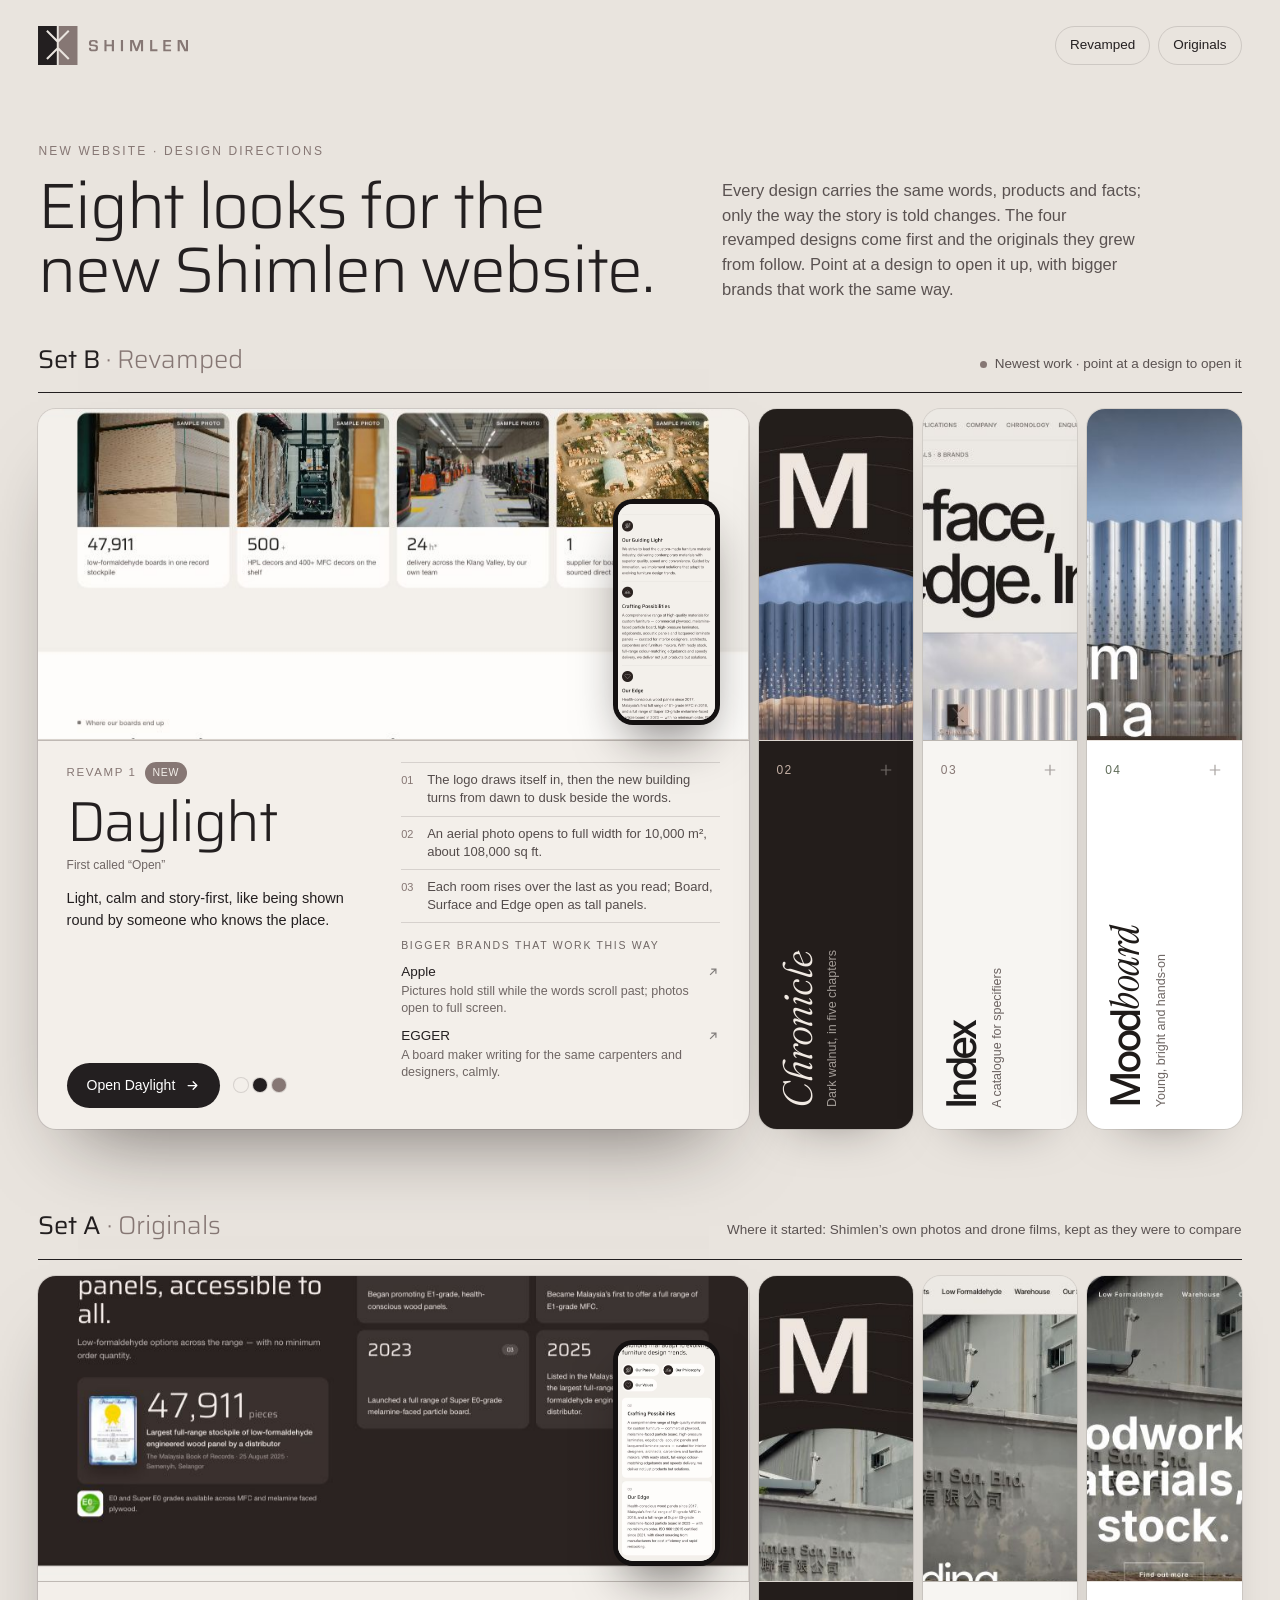
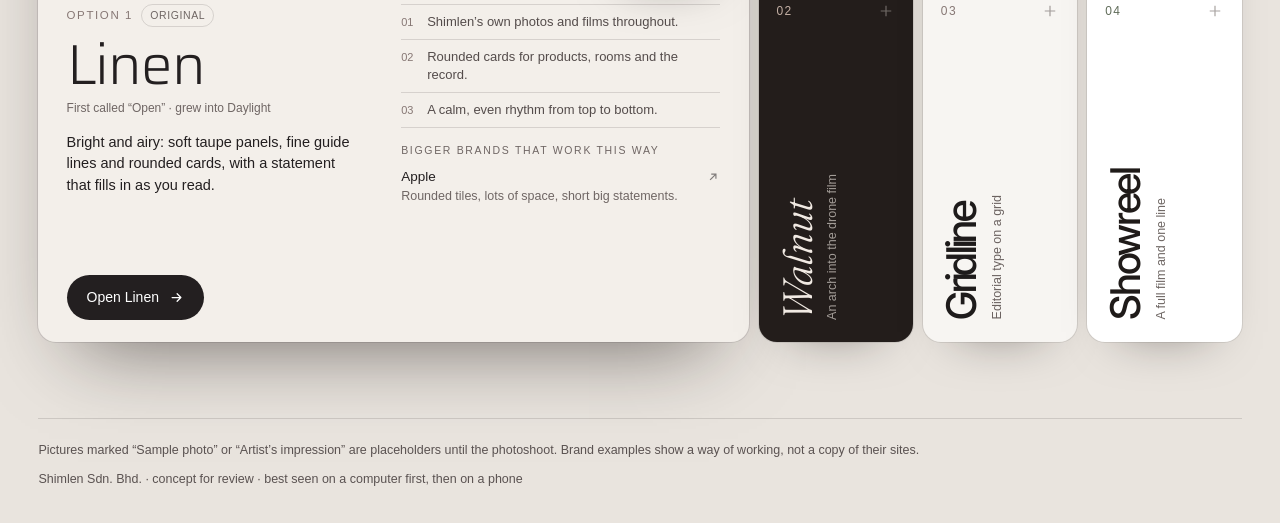
==== commit 61c7d99e: "Options page: four tiles per set that open when you point at them Revamps on top, originals below. T" ====
--- a/index.html
+++ b/index.html
@@ -4,452 +4,323 @@
 <meta charset="utf-8">
 <meta name="viewport" content="width=device-width, initial-scale=1, viewport-fit=cover">
 <title>Shimlen · Website directions</title>
-<meta name="description" content="Eight design directions for the new Shimlen website, shown one at a time: the four revamped designs first, then the four originals, with examples from bigger brands.">
+<meta name="description" content="Eight design directions for the new Shimlen website: four revamped designs first, then the four originals. Point at a tile to open it up.">
 <link rel="icon" href="img/logo-mark.svg">
 <link rel="preconnect" href="https://fonts.googleapis.com">
 <link href="https://fonts.googleapis.com/css2?family=Fraunces:ital,opsz,wght@0,9..144,300;1,9..144,300&family=Instrument+Serif:ital@0;1&family=Inter+Tight:wght@500&family=Inter:wght@400;500&display=swap" rel="stylesheet">
 <style>
 @font-face{font-family:"Saira";src:url("fonts/Saira.ttf") format("truetype");font-weight:100 900;font-display:swap}
-:root{--hh:64px;--ease:cubic-bezier(.22,1,.36,1);--px:clamp(18px,4vw,64px);--rail:clamp(56px,6vw,104px)}
+:root{--ease:cubic-bezier(.22,1,.36,1);--glide:cubic-bezier(.65,0,.35,1);--page:#E9E4DE;--ink:#231F20;--ink2:#5A5251;--acc:#867774;--line:rgba(35,31,32,.14)}
 *{box-sizing:border-box;margin:0;padding:0}
 html{scroll-behavior:smooth}
-@media (min-width:1000px) and (min-height:700px){html{scroll-snap-type:y mandatory}}
 @media (prefers-reduced-motion:reduce){html{scroll-behavior:auto}}
-body{background:#F3EFEA;color:#231F20;font-family:"Helvetica Neue",Helvetica,Arial,sans-serif;-webkit-font-smoothing:antialiased;line-height:1.5}
+body{background:var(--page);color:var(--ink);font-family:"Helvetica Neue",Helvetica,Arial,sans-serif;-webkit-font-smoothing:antialiased;line-height:1.5}
 a{color:inherit;text-decoration:none}
-img{display:block;max-width:100%}
-
-/* each slide wears the colours and type of the design it shows */
-.t1{--bg:#F3EFEA;--fg:#231F20;--fg2:#544C4B;--mut:#6F6664;--line:rgba(35,31,32,.14);--acc:#867774;--btn:#231F20;--btnf:#fff;--nf:"Saira",sans-serif;--nw:300;--ns:normal;--nl:-.02em}
-.t2{--bg:#231D1B;--fg:#F1EAE3;--fg2:rgba(241,234,227,.8);--mut:rgba(241,234,227,.62);--line:rgba(241,234,227,.16);--acc:#C4B0A5;--btn:#F1EAE3;--btnf:#231D1B;--nf:"Fraunces",Georgia,serif;--nw:300;--ns:italic;--nl:-.02em}
-.t3{--bg:#ECE9E4;--fg:#1E1B1B;--fg2:#4D4746;--mut:#6B6260;--line:rgba(30,27,27,.16);--acc:#867774;--btn:#1E1B1B;--btnf:#ECE9E4;--nf:"Inter Tight","Helvetica Neue",sans-serif;--nw:500;--ns:normal;--nl:-.055em}
-.t4{--bg:#fff;--fg:#1F1B19;--fg2:#5B5451;--mut:#6E6663;--line:#E7E1DB;--acc:#5F6B58;--btn:#5F6B58;--btnf:#fff;--nf:"Inter","Helvetica Neue",sans-serif;--nw:500;--ns:normal;--nl:-.055em}
-.t0{--bg:#1E1B1B;--fg:#ECE9E4;--fg2:rgba(236,233,228,.78);--mut:rgba(236,233,228,.58);--line:rgba(236,233,228,.16);--acc:#C4B0A5;--btn:#ECE9E4;--btnf:#1E1B1B;--nf:"Saira",sans-serif;--nw:300;--ns:normal;--nl:-.02em}
-
-/* ---------- frame: header, slide rail ---------- */
-.top{position:fixed;top:0;left:0;right:0;height:var(--hh);z-index:40;display:flex;align-items:center;justify-content:space-between;gap:20px;padding:0 var(--px);color:#231F20;transition:color .6s}
-.top .lg{position:relative;width:132px;height:24px}
-.top .lg img{position:absolute;inset:0;width:100%;height:100%;object-fit:contain;object-position:left center;transition:opacity .6s}
-.top .lg img+img{opacity:0}
-body.dk .top{color:#F1EAE3}
-body.dk .top .lg img{opacity:0}body.dk .top .lg img+img{opacity:1}
-.top .mid{font-size:12px;letter-spacing:.16em;text-transform:uppercase;opacity:.7}
-.top .cnt{font-size:13px;font-variant-numeric:tabular-nums;letter-spacing:.04em;min-width:7ch;text-align:right}
-.top .cnt b{font-weight:500}
-.rail{position:fixed;right:clamp(14px,1.8vw,28px);top:50%;transform:translateY(-50%);z-index:40;display:flex;flex-direction:column;gap:12px;color:#231F20;transition:color .6s}
-body.dk .rail{color:#F1EAE3}
-.rail a{display:flex;align-items:center;justify-content:flex-end;gap:12px;height:12px;font-size:11.5px;letter-spacing:.06em}
-.rail a span{opacity:0;transform:translateX(8px);transition:opacity .4s var(--ease),transform .5s var(--ease);white-space:nowrap}
-.rail:hover a span,.rail a:focus-visible span{opacity:.85;transform:none}
-.rail a i{display:block;width:16px;height:2px;border-radius:2px;background:currentColor;opacity:.28;transition:width .6s var(--ease),opacity .6s}
-.rail a.on i{width:34px;opacity:1}
-.rail a.gap{margin-top:10px}
-@media (max-width:999px){.rail{display:none}.top .mid{display:none}}
-
-/* ---------- slides ---------- */
-.sl{position:relative;min-height:100svh;scroll-snap-align:start;scroll-snap-stop:always;display:grid;align-items:center;
-  padding:calc(var(--hh) + clamp(10px,2.4vh,28px)) calc(var(--px) + var(--rail)) clamp(26px,4vh,44px) var(--px);background:var(--bg);color:var(--fg);overflow:hidden}
-@media (max-width:999px){.sl{padding:calc(var(--hh) + 28px) var(--px) 64px;min-height:0}.sl.cover{min-height:100svh}}
-.k{font-size:12px;letter-spacing:.18em;text-transform:uppercase;color:var(--acc);display:flex;align-items:center;gap:10px;flex-wrap:wrap}
-.k .new{letter-spacing:.08em;padding:4px 8px;border-radius:99px;background:var(--acc);color:var(--bg);font-size:10.5px}
-.k .old{letter-spacing:.08em;padding:3px 8px;border-radius:99px;border:1px solid var(--line);color:var(--mut);font-size:10.5px}
-
-/* reveals: words rise onto a solid background, nothing see-through over a picture */
-.js .rv{opacity:0;transform:translate3d(0,26px,0);transition:opacity 1s var(--ease),transform 1.2s var(--ease);transition-delay:calc(var(--d,0) * 80ms + 120ms)}
-.js .seen .rv{opacity:1;transform:none}
-@media (prefers-reduced-motion:reduce){.js .rv{opacity:1;transform:none;transition:none}}
-
-/* ---------- cover ---------- */
-.cv{display:grid;grid-template-columns:minmax(0,1.05fr) minmax(0,1fr);gap:clamp(30px,5vw,90px);align-items:center;width:100%}
-.cv h1{font-family:"Saira",sans-serif;font-weight:300;font-size:clamp(40px,min(5.4vw,9vh),84px);line-height:1;letter-spacing:-.02em;margin:18px 0 22px;text-wrap:balance}
-.cv p{font-size:17px;color:var(--fg2);max-width:46ch}
-.cv .hint{display:flex;align-items:center;gap:12px;margin-top:30px;font-size:13.5px;color:var(--mut)}
-.cv .hint i{width:1px;height:34px;background:var(--line);position:relative;overflow:hidden}
-.cv .hint i::after{content:"";position:absolute;left:0;top:-34px;width:1px;height:34px;background:var(--fg);animation:cue 2.4s var(--ease) infinite}
-@keyframes cue{to{top:34px}}
-.cv kbd{font:inherit;font-size:12px;border:1px solid var(--line);border-radius:5px;padding:1px 6px}
-.sets{display:grid;gap:clamp(18px,3vh,30px)}
-.set .sh{display:flex;justify-content:space-between;align-items:baseline;gap:12px;padding-bottom:10px;border-bottom:1px solid var(--fg)}
-.set .sh b{font-family:"Saira",sans-serif;font-weight:500;font-size:19px}
-.set .sh span{font-size:12.5px;color:var(--mut)}
-.set a{display:grid;grid-template-columns:clamp(64px,6vw,86px) minmax(0,1fr) auto;gap:16px;align-items:center;padding:clamp(7px,1.1vh,11px) 0;border-bottom:1px solid var(--line)}
-.set a img{width:100%;aspect-ratio:16/10;object-fit:cover;object-position:top;border-radius:5px;box-shadow:0 0 0 1px var(--line)}
-.set a b{display:block;font-family:"Saira",sans-serif;font-weight:400;font-size:clamp(18px,1.6vw,22px);line-height:1.15}
-.set a span{display:block;font-size:13px;color:var(--mut);line-height:1.35}
-.set a em{font-style:normal;font-size:12px;color:var(--mut);font-variant-numeric:tabular-nums}
-.set a:hover b{text-decoration:underline;text-underline-offset:4px;text-decoration-thickness:1px}
-.set.a a{opacity:.86}
-@media (max-width:999px){.cv{grid-template-columns:1fr}.cv .kb{display:none}}
-
-/* ---------- one option per slide ---------- */
-.opt{display:grid;grid-template-columns:minmax(0,5fr) minmax(0,7fr);gap:clamp(30px,4.4vw,80px);align-items:center;width:100%}
-.nm{font-family:var(--nf);font-weight:var(--nw);font-style:var(--ns);letter-spacing:var(--nl);font-size:clamp(48px,min(6.4vw,11.5vh),108px);line-height:.96;margin:14px 0 6px;padding-bottom:.06em}
-.nm em{font-family:"Instrument Serif",Georgia,serif;font-style:italic;font-weight:400;letter-spacing:-.01em}
-.was{font-size:12.5px;color:var(--mut)}
-.one{font-size:clamp(16px,1.25vw,18.5px);line-height:1.5;color:var(--fg);margin-top:clamp(14px,2.2vh,22px);max-width:40ch}
-.see{list-style:none;margin-top:clamp(14px,2.2vh,22px);border-top:1px solid var(--line)}
-.see li{display:grid;grid-template-columns:26px 1fr;gap:6px;padding:clamp(7px,1.1vh,10px) 0;border-bottom:1px solid var(--line);font-size:14px;line-height:1.45;color:var(--fg2)}
-.see li::before{content:counter(s,decimal-leading-zero);counter-increment:s;font-size:11.5px;color:var(--acc);padding-top:2px;font-variant-numeric:tabular-nums}
-.see{counter-reset:s}
-.seen-on{margin-top:clamp(16px,2.6vh,26px)}
-.seen-on h3{font-size:11.5px;font-weight:500;letter-spacing:.16em;text-transform:uppercase;color:var(--mut);margin-bottom:8px}
-.ex{display:grid;grid-template-columns:minmax(0,1fr) auto;gap:2px 14px;align-items:start;padding:8px 12px;margin:0 -12px;border-radius:8px;transition:background .3s}
-.ex:hover{background:color-mix(in srgb,var(--fg) 6%,transparent)}
-.ex b{font-size:14.5px;font-weight:500}
-.ex span{grid-column:1;font-size:13px;color:var(--mut);line-height:1.4}
-.ex svg{grid-row:1/3;grid-column:2;width:15px;height:15px;margin-top:3px;opacity:.6}
-.cta{display:flex;align-items:center;gap:18px;flex-wrap:wrap;margin-top:clamp(18px,3vh,28px)}
-.go{display:inline-flex;align-items:center;gap:12px;padding:13px 22px;border-radius:99px;background:var(--btn);color:var(--btnf);font-size:14.5px;font-weight:500;transition:transform .5s var(--ease),box-shadow .5s}
-.go:hover{transform:translateY(-2px);box-shadow:0 12px 30px rgba(0,0,0,.18)}
-.go svg{width:16px;height:16px;transition:transform .4s var(--ease)}
+img{display:block;max-width:none}
+.wrap{width:min(1440px,calc(100vw - 2*clamp(16px,3vw,48px)));margin:0 auto}
+
+/* each tile wears the colours and type of the design it shows */
+.t1{--bg:#F3EFEA;--fg:#231F20;--fg2:#544C4B;--mut:#6F6664;--ln:rgba(35,31,32,.14);--ac:#867774;--btn:#231F20;--btnf:#fff;--nf:"Saira",sans-serif;--nw:300;--ns:normal;--nl:-.02em}
+.t2{--bg:#231D1B;--fg:#F1EAE3;--fg2:rgba(241,234,227,.8);--mut:rgba(241,234,227,.62);--ln:rgba(241,234,227,.16);--ac:#C4B0A5;--btn:#F1EAE3;--btnf:#231D1B;--nf:"Fraunces",Georgia,serif;--nw:300;--ns:italic;--nl:-.02em}
+.t3{--bg:#F7F5F2;--fg:#1E1B1B;--fg2:#4D4746;--mut:#6B6260;--ln:rgba(30,27,27,.16);--ac:#867774;--btn:#1E1B1B;--btnf:#F7F5F2;--nf:"Inter Tight","Helvetica Neue",sans-serif;--nw:500;--ns:normal;--nl:-.055em}
+.t4{--bg:#fff;--fg:#1F1B19;--fg2:#5B5451;--mut:#6E6663;--ln:#E7E1DB;--ac:#5F6B58;--btn:#5F6B58;--btnf:#fff;--nf:"Inter","Helvetica Neue",sans-serif;--nw:500;--ns:normal;--nl:-.055em}
+
+/* ---------- top ---------- */
+.top{display:flex;justify-content:space-between;align-items:center;gap:20px;padding:26px 0 0}
+.top img{width:150px}
+.top nav{display:flex;gap:8px;font-size:13.5px}
+.top nav a{padding:8px 14px;border-radius:99px;border:1px solid var(--line);transition:background .3s,color .3s}
+.top nav a:hover{background:var(--ink);color:#fff}
+.intro{display:grid;grid-template-columns:1.2fr 1fr;gap:20px 60px;align-items:end;padding:clamp(40px,6vw,84px) 0 clamp(26px,3vw,40px)}
+.k{font-size:12px;letter-spacing:.18em;text-transform:uppercase;color:var(--acc)}
+.intro h1{font-family:"Saira",sans-serif;font-weight:300;font-size:clamp(38px,5vw,76px);line-height:1;letter-spacing:-.02em;margin-top:14px;text-wrap:balance}
+.intro p{font-size:16.5px;color:var(--ink2);max-width:46ch}
+@media (max-width:900px){.intro{grid-template-columns:1fr}}
+
+/* ---------- a set ---------- */
+.set{padding-bottom:clamp(50px,6vw,90px)}
+.sh{display:flex;justify-content:space-between;align-items:baseline;gap:6px 24px;flex-wrap:wrap;padding-bottom:14px;margin-bottom:16px;border-bottom:1px solid var(--ink)}
+.sh h2{font-family:"Saira",sans-serif;font-weight:400;font-size:clamp(22px,2vw,28px)}
+.sh h2 span{color:var(--acc);font-weight:300}
+.sh p{font-size:13.5px;color:var(--ink2)}
+.sh .tip{display:inline-flex;align-items:center;gap:8px}
+.sh .tip i{width:7px;height:7px;border-radius:50%;background:var(--acc);animation:blink 2.4s ease-in-out infinite}
+@keyframes blink{50%{opacity:.25}}
+
+/* ---------- the tiles: four side by side; the one you point at opens up ---------- */
+.acc{--grow:4.6;--gap:10px;display:flex;gap:var(--gap);height:clamp(600px,80svh,800px)}
+.acc.sm{height:clamp(560px,74svh,740px)}
+.tile{position:relative;flex:1 1 0;min-width:0;border-radius:18px;overflow:hidden;background:var(--bg);color:var(--fg);cursor:pointer;outline:none;
+  box-shadow:0 0 0 1px rgba(35,31,32,.1),0 24px 50px -34px rgba(20,14,12,.5);transition:flex-grow .95s var(--glide),box-shadow .6s}
+.tile.on{flex-grow:var(--grow);cursor:default;box-shadow:0 0 0 1px rgba(35,31,32,.12),0 40px 80px -40px rgba(20,14,12,.6)}
+.tile:focus-visible{box-shadow:0 0 0 3px var(--acc)}
+.more,.in{display:contents}
+.pic{position:absolute;left:0;right:0;top:0;height:46%;overflow:hidden;background:#d9d3cd;border-bottom:1px solid var(--ln)}
+.pic>img{position:absolute;left:50%;top:0;width:var(--aw,800px);height:auto;--tx:-50%;transform:translate3d(-50%,0,0);will-change:transform}
+.ph{position:absolute;bottom:calc(54% + 16px);left:calc(var(--aw,800px) - 28px - var(--pw));--pw:clamp(96px,8.4vw,134px);width:var(--pw);aspect-ratio:390/820;
+  border-radius:20px;padding:5px;background:#141111;box-shadow:0 24px 50px -14px rgba(20,14,12,.55);z-index:3;opacity:0;transform:translateY(20px);transition:opacity .5s,transform .8s var(--ease)}
+.ph .scr{position:absolute;inset:5px;border-radius:15px;overflow:hidden;background:#fff}
+.ph .scr img{width:100%;height:auto;--tx:0px;will-change:transform}
+.tile.on .ph{opacity:1;transform:none;transition-delay:.35s}
+
+/* closed: a number and the name running up the side */
+.lab{position:absolute;left:0;right:0;top:46%;bottom:0;padding:20px 18px 22px;display:flex;flex-direction:column;justify-content:space-between;transition:opacity .45s;pointer-events:none}
+.tile.on .lab{opacity:0}
+.tile:not(.on) .lab{transition-delay:.25s}
+.lab .no{display:flex;justify-content:space-between;align-items:center;font-size:12px;letter-spacing:.12em;color:var(--mut)}
+.lab .no b{font-weight:500;color:var(--ac)}
+.lab .no svg{width:18px;height:18px;opacity:.6}
+.lab .vn{writing-mode:vertical-rl;transform:rotate(180deg);font-family:var(--nf);font-weight:var(--nw);font-style:var(--ns);letter-spacing:var(--nl);font-size:clamp(34px,3.2vw,54px);line-height:1;white-space:nowrap}
+.lab .vn em,.body .nm em{font-family:"Instrument Serif",Georgia,serif;font-style:italic;font-weight:400;letter-spacing:-.01em}
+.lab .ln{font-size:12.5px;color:var(--mut);writing-mode:vertical-rl;transform:rotate(180deg);margin-left:6px}
+.lab .bot{display:flex;align-items:flex-end}
+
+/* open: the design up top, the words underneath on a solid ground (never over a picture) */
+.body{position:absolute;left:0;top:46%;bottom:0;width:var(--aw,800px);padding:clamp(18px,2.4vh,26px) clamp(20px,2.2vw,32px) clamp(18px,2.4vh,26px);
+  display:grid;grid-template-columns:minmax(0,1fr) minmax(0,1.05fr);gap:clamp(20px,2.4vw,36px);opacity:0;transform:translate3d(0,16px,0);
+  transition:opacity .35s,transform .5s var(--ease);pointer-events:none}
+.tile.on .body{opacity:1;transform:none;transition:opacity .6s .38s,transform .9s var(--ease) .32s;pointer-events:auto}
+.body .kk{display:flex;align-items:center;gap:8px;flex-wrap:wrap;font-size:11.5px;letter-spacing:.14em;text-transform:uppercase;color:var(--ac)}
+.body .kk span{letter-spacing:.06em;padding:3px 8px;border-radius:99px;background:var(--ac);color:var(--bg);font-size:10.5px}
+.body .kk span.o{background:none;border:1px solid var(--ln);color:var(--mut)}
+.body .nm{font-family:var(--nf);font-weight:var(--nw);font-style:var(--ns);letter-spacing:var(--nl);font-size:clamp(40px,min(4.4vw,7.4vh),70px);line-height:.98;margin:10px 0 4px;padding-bottom:.05em}
+.body .was{font-size:12px;color:var(--mut)}
+.body .one{font-size:clamp(14.5px,1.1vw,16.5px);line-height:1.5;margin-top:clamp(10px,1.6vh,16px);max-width:36ch}
+.body .l{display:flex;flex-direction:column}
+.cta{display:flex;align-items:center;gap:14px;flex-wrap:wrap;margin-top:auto;padding-top:14px}
+.go{display:inline-flex;align-items:center;gap:10px;padding:12px 20px;border-radius:99px;background:var(--btn);color:var(--btnf);font-size:14px;font-weight:500;transition:transform .5s var(--ease),box-shadow .5s}
+.go:hover{transform:translateY(-2px);box-shadow:0 12px 26px -8px rgba(0,0,0,.35)}
+.go svg{width:15px;height:15px;transition:transform .4s var(--ease)}
 .go:hover svg{transform:translateX(4px)}
-.pal{display:flex;align-items:center;gap:6px;font-size:12px;color:var(--mut)}
-.pal i{width:16px;height:16px;border-radius:50%;box-shadow:0 0 0 1px var(--line)}
-.pal span{margin-left:6px}
-
-/* the design itself: a browser window and a phone, each scrolling slowly through the real page */
-.stage{position:relative;height:min(76svh,680px);display:block}
-.win{position:absolute;right:0;top:0;width:100%;height:calc(100% - 34px);border-radius:14px;overflow:hidden;background:#fff;
-  box-shadow:0 40px 90px -20px rgba(20,14,12,.35),0 0 0 1px var(--line);transition:transform .9s var(--ease)}
-.win .bar{position:absolute;top:0;left:0;right:0;height:32px;display:flex;align-items:center;gap:7px;padding:0 14px;background:#EEEAE6;z-index:2;font-size:11.5px;color:#6E6663}
-.t2 .win .bar,.t0 .win .bar{background:#2E2724;color:rgba(241,234,227,.6)}
-.win .bar i{width:10px;height:10px;border-radius:50%;background:rgba(127,117,112,.35)}
-.win .bar span{margin-left:10px;padding:3px 12px;border-radius:6px;background:rgba(127,117,112,.12)}
-.scr{position:absolute;inset:32px 0 0 0;overflow:hidden;background:#f4f1ee}
-.scr img{width:100%;height:auto;will-change:transform}
-.ph{position:absolute;left:-5%;bottom:0;width:clamp(128px,12.5vw,200px);aspect-ratio:390/820;border-radius:28px;padding:7px;background:#141111;
-  box-shadow:0 30px 60px -12px rgba(20,14,12,.45),0 0 0 1px rgba(255,255,255,.08);z-index:3}
-.ph .scr{position:absolute;inset:7px;border-radius:22px}
-.ph::before{content:"";position:absolute;top:13px;left:50%;width:30%;height:6px;border-radius:9px;background:#141111;transform:translateX(-50%);z-index:2}
-.stage:hover .win{transform:translateY(-4px)}
-.sl.on .scr img{animation:pan var(--dur,30s) ease-in-out 1.4s infinite alternate}
-.stage:hover .scr img{animation-play-state:paused}
-@keyframes pan{from{transform:translate3d(0,0,0)}to{transform:translate3d(0,var(--pan,0px),0)}}
-@media (prefers-reduced-motion:reduce){.sl.on .scr img{animation:none}}
-.stage .open{position:absolute;right:16px;bottom:52px;z-index:4;font-size:12px;padding:8px 12px;border-radius:99px;background:rgba(20,16,15,.72);color:#fff;-webkit-backdrop-filter:blur(6px);backdrop-filter:blur(6px);opacity:0;transform:translateY(6px);transition:opacity .4s,transform .4s var(--ease)}
-.stage:hover .open{opacity:1;transform:none}
-@media (max-width:1199px) and (min-width:1000px){.opt{grid-template-columns:minmax(0,1fr) minmax(0,1fr)}.see li{font-size:13.5px}}
-@media (max-width:999px){
-  .opt{grid-template-columns:1fr;gap:34px}
-  .stage{height:auto;aspect-ratio:16/12.5;margin:0 0 0 auto;width:100%}
-  .win{height:100%}
-  .ph{left:auto;right:-4px;bottom:-26px;width:clamp(96px,26vw,150px)}
-  .stage .open{display:none}
+.pal{display:flex;gap:5px}
+.pal i{width:14px;height:14px;border-radius:50%;box-shadow:0 0 0 1px var(--ln)}
+.see{list-style:none;counter-reset:s;border-top:1px solid var(--ln)}
+.see li{display:grid;grid-template-columns:22px 1fr;gap:4px;padding:clamp(5px,.9vh,8px) 0;border-bottom:1px solid var(--ln);font-size:13px;line-height:1.4;color:var(--fg2)}
+.see li::before{content:counter(s,decimal-leading-zero);counter-increment:s;font-size:11px;color:var(--ac);padding-top:2px}
+.seen{margin-top:clamp(10px,1.6vh,16px)}
+.seen h3{font-size:10.5px;font-weight:500;letter-spacing:.16em;text-transform:uppercase;color:var(--mut);margin-bottom:4px}
+.ex{display:grid;grid-template-columns:minmax(0,1fr) auto;gap:0 10px;padding:5px 10px;margin:0 -10px;border-radius:8px;transition:background .3s}
+.ex:hover{background:color-mix(in srgb,var(--fg) 7%,transparent)}
+.ex b{font-size:13.5px;font-weight:500}
+.ex span{grid-column:1;font-size:12.5px;color:var(--mut);line-height:1.35}
+.ex svg{grid-row:1/3;grid-column:2;width:14px;height:14px;margin-top:3px;opacity:.55}
+
+/* a narrower computer: one column of words, the list of moments left out */
+@media (max-width:1240px) and (min-width:861px){
+  .acc{--grow:5.2;height:clamp(600px,84svh,780px)}
+  .body .r .see,.body .was{display:none}.body .seen{margin-top:0}
+  .body .nm{font-size:clamp(36px,4.4vw,52px)}
 }
-
-/* ---------- set A divider ---------- */
-.dv{width:100%;display:grid;grid-template-columns:minmax(0,1fr) minmax(0,1.1fr);gap:clamp(30px,5vw,90px);align-items:end}
-.dv h2{font-family:"Saira",sans-serif;font-weight:300;font-size:clamp(46px,min(6.6vw,12vh),112px);line-height:.96;letter-spacing:-.02em;margin-top:16px}
-.dv p{font-size:17px;color:var(--fg2);max-width:44ch;margin-top:22px}
-.dv .thumbs{display:grid;grid-template-columns:1fr 1fr;gap:14px}
-.dv .thumbs a{position:relative;border-radius:10px;overflow:hidden;box-shadow:0 0 0 1px var(--line)}
-.dv .thumbs img{width:100%;aspect-ratio:16/10;object-fit:cover;object-position:top;transition:transform 1.2s var(--ease)}
-.dv .thumbs a:hover img{transform:scale(1.04)}
-.dv .thumbs span{position:absolute;left:10px;bottom:10px;padding:5px 10px;border-radius:99px;background:rgba(20,16,15,.72);color:#fff;font-size:12px}
-@media (max-width:999px){.dv{grid-template-columns:1fr}}
-
-/* ---------- side by side ---------- */
-.cmp{width:100%}
-.cmp h2{font-family:"Saira",sans-serif;font-weight:300;font-size:clamp(34px,min(4.2vw,7vh),64px);line-height:1;letter-spacing:-.02em;margin:12px 0 clamp(14px,2.4vh,26px)}
-.tbl{display:grid;grid-template-columns:minmax(120px,.9fr) minmax(0,2fr) minmax(0,1.3fr) minmax(0,1.4fr);border-top:1px solid var(--fg)}
-.tbl>div{display:contents}
-.tbl>div>*{padding:clamp(6px,1vh,10px) 14px clamp(6px,1vh,10px) 0;border-bottom:1px solid var(--line);font-size:13.5px;line-height:1.4;color:var(--fg2)}
-.tbl .hd>*{font-size:11.5px;letter-spacing:.14em;text-transform:uppercase;color:var(--mut)}
-.tbl a{color:var(--fg);font-family:"Saira",sans-serif;font-size:17px;line-height:1.2}
-.tbl a small{display:block;font-family:"Helvetica Neue",Arial,sans-serif;font-size:11.5px;color:var(--mut);margin-top:2px}
-.tbl a:hover{text-decoration:underline;text-underline-offset:4px;text-decoration-thickness:1px}
-.tbl .grp>*{grid-column:1/-1;font-size:11.5px;letter-spacing:.14em;text-transform:uppercase;color:var(--acc);padding-top:clamp(10px,1.6vh,16px)}
-.fine{display:flex;justify-content:space-between;gap:10px 30px;flex-wrap:wrap;margin-top:clamp(16px,3vh,28px);font-size:12.5px;color:var(--mut)}
-@media (min-width:1000px) and (max-height:880px){
-  .see{margin-top:12px}.see li{padding:5px 0;font-size:13px;line-height:1.4}.one{margin-top:12px}
-  .seen-on{margin-top:14px}.seen-on h3{margin-bottom:4px}.ex{padding:5px 12px}.ex span{font-size:12.5px;line-height:1.35}.cta{margin-top:16px}.go{padding:11px 20px}
-  .tbl>div>*{font-size:13px;padding-top:5px;padding-bottom:5px}.tbl a{font-size:16px}.fine{margin-top:12px}}
-@media (max-width:999px){.tbl{grid-template-columns:1fr}.tbl .hd{display:none}.tbl>div>*{border-bottom:0;padding:2px 0}.tbl>div>*:last-child{border-bottom:1px solid var(--line);padding-bottom:14px}.tbl>div>*:first-child{padding-top:14px}}
+@media (min-width:861px) and (max-height:820px){.body .was,.body .r .see{display:none}.body .one{margin-top:8px}.body .seen{margin-top:0}}
+/* phones and tablets: the tiles stack and open downwards */
+@media (max-width:860px){
+  .acc,.acc.sm{flex-direction:column;height:auto;gap:8px}
+  .tile{flex:none;border-radius:14px}
+  .tile.on{flex-grow:0}
+  .lab{position:relative;top:auto;flex-direction:row;align-items:center;gap:14px;padding:16px 16px 16px 18px;min-height:76px;pointer-events:auto}
+  .tile.on .lab{opacity:1}
+  .lab .bot{order:-1;flex:1;flex-direction:column;align-items:flex-start}
+  .lab .vn,.lab .ln{writing-mode:horizontal-tb;transform:none}
+  .lab .vn{font-size:30px}
+  .lab .ln{display:block;margin:4px 0 0;font-size:12.5px}
+  .lab .no{gap:12px}
+  .lab .no svg{transition:transform .5s var(--ease)}
+  .tile.on .lab .no svg{transform:rotate(45deg)}
+  .more{display:grid;grid-template-rows:0fr;transition:grid-template-rows .7s var(--glide)}
+  .tile.on .more{grid-template-rows:1fr}
+  .in{display:block;overflow:hidden;min-height:0}
+  .pic{position:relative;height:auto;aspect-ratio:16/11;margin:0 12px;border-radius:10px;border:1px solid var(--ln)}
+  .pic>img{left:0;width:100%;--tx:0px;transform:none}
+  .ph{display:none}
+  .body{position:relative;top:auto;width:auto;display:block;padding:16px 18px 22px}
+  .body .nm{display:none}.body .kk{display:none}.body .was{margin-top:-2px}
+  .cta{margin-top:16px}
+  .seen{margin-top:16px}
+  .see{margin-top:16px}
+}
+@media (prefers-reduced-motion:reduce){.tile,.body,.lab,.ph,.more{transition:none!important}.sh .tip i{animation:none}}
+
+footer{display:flex;justify-content:space-between;gap:10px 30px;flex-wrap:wrap;padding:22px 0 34px;border-top:1px solid var(--line);font-size:12.5px;color:var(--ink2)}
 </style>
 </head>
 <body>
-<script>document.documentElement.classList.add('js')</script>
-<header class="top"><a href="#cover" class="lg" aria-label="Back to the start"><img src="img/logo-horizontal.svg" alt="Shimlen"><img src="img/logo-horizontal-white.svg" alt=""></a>
-  <span class="mid">New website · design directions</span><span class="cnt" id="cnt"><b>01</b> / 11</span></header>
-<nav class="rail" id="rail" aria-label="Slides"></nav>
-
-<main id="deck">
-
-<section class="sl cover t1" id="cover" data-label="Start">
-  <div class="cv">
-    <div>
-      <div class="k rv">Shimlen · new website · design directions</div>
-      <h1 class="rv" style="--d:1">Eight ways the new Shimlen website could look.</h1>
-      <p class="rv" style="--d:2">Every design carries the same words, products and facts. What changes is how the story is told. The four revamped designs come first; the four originals they grew from follow after. Each one is named, shown on a computer and a phone, and paired with bigger brands that work the same way.</p>
-      <div class="hint rv" style="--d:3"><i></i>Scroll<span class="kb">, or press <kbd>↓</kbd>,</span> to see them one at a time</div>
-    </div>
-    <div class="sets">
-      <div class="set rv" style="--d:2"><div class="sh"><b>Set B · Revamped</b><span>Newest work, shown first</span></div>
-        <a href="#daylight"><img src="previews/revamp-1.jpg" alt=""><div><b>Daylight</b><span>Light and story-first</span></div><em>02</em></a>
-        <a href="#chronicle"><img src="previews/revamp-2.jpg" alt=""><div><b>Chronicle</b><span>Dark walnut, told in five chapters</span></div><em>03</em></a>
-        <a href="#index"><img src="previews/revamp-3.jpg" alt=""><div><b>Index</b><span>A working catalogue for specifiers</span></div><em>04</em></a>
-        <a href="#moodboard"><img src="previews/revamp-4.jpg" alt=""><div><b>Moodboard</b><span>Young, bright and hands-on</span></div><em>05</em></a></div>
-      <div class="set a rv" style="--d:3"><div class="sh"><b>Set A · Originals</b><span>Where it started</span></div>
-        <a href="#linen"><img src="previews/option-1.jpg" alt=""><div><b>Linen</b><span>Soft panels and rounded cards</span></div><em>07</em></a>
-        <a href="#walnut"><img src="previews/option-2.jpg" alt=""><div><b>Walnut</b><span>An arch that opens into the drone film</span></div><em>08</em></a>
-        <a href="#gridline"><img src="previews/option-3.jpg" alt=""><div><b>Gridline</b><span>Editorial type on a strict grid</span></div><em>09</em></a>
-        <a href="#showreel"><img src="previews/option-4.jpg" alt=""><div><b>Showreel</b><span>A full film and one line</span></div><em>10</em></a></div>
-    </div>
+<div class="wrap">
+<header class="top"><img src="img/logo-horizontal.svg" alt="Shimlen"><nav aria-label="Sets"><a href="#revamped">Revamped</a><a href="#originals">Originals</a></nav></header>
+<section class="intro">
+  <div><div class="k">New website · design directions</div><h1>Eight looks for the new Shimlen website.</h1></div>
+  <p>Every design carries the same words, products and facts; only the way the story is told changes. The four revamped designs come first and the originals they grew from follow. Point at a design to open it up, with bigger brands that work the same way.</p>
+</section>
+
+<section class="set" id="revamped">
+  <div class="sh"><h2>Set B <span>· Revamped</span></h2><p class="tip"><i></i>Newest work · point at a design to open it</p></div>
+  <div class="acc">
+
+    <article class="tile t1 on" tabindex="0" aria-label="Daylight, revamp 1">
+      <div class="lab"><div class="no"><b>01</b><svg viewBox="0 0 24 24" fill="none" stroke="currentColor" stroke-width="1.6"><path d="M12 5v14M5 12h14"/></svg></div><div class="bot"><div class="vn">Daylight</div><div class="ln">Light and story-first</div></div></div>
+      <div class="more"><div class="in">
+        <div class="pic"><img src="previews/d-revamp-1.jpg" alt="Daylight on a computer"></div>
+        <div class="ph"><div class="scr"><img src="previews/m-revamp-1.jpg" alt="Daylight on a phone"></div></div>
+        <div class="body"><div class="l">
+            <div class="kk">Revamp 1 <span>New</span></div><h3 class="nm">Daylight</h3><div class="was">First called “Open”</div>
+            <p class="one">Light, calm and story-first, like being shown round by someone who knows the place.</p>
+            <div class="cta"><a class="go" href="revamp-1/index.html">Open Daylight <svg viewBox="0 0 24 24" fill="none" stroke="currentColor" stroke-width="2" stroke-linecap="round" stroke-linejoin="round"><path d="M5 12h14M13 6l6 6-6 6"/></svg></a><div class="pal"><i style="background:#F3EFEA"></i><i style="background:#231F20"></i><i style="background:#867774"></i></div></div></div>
+          <div class="r"><ul class="see"><li>The logo draws itself in, then the new building turns from dawn to dusk beside the words.</li><li>An aerial photo opens to full width for 10,000 m², about 108,000 sq ft.</li><li>Each room rises over the last as you read; Board, Surface and Edge open as tall panels.</li></ul>
+            <div class="seen"><h3>Bigger brands that work this way</h3>
+              <a class="ex" href="https://www.apple.com" target="_blank" rel="noopener"><b>Apple</b><span>Pictures hold still while the words scroll past; photos open to full screen.</span><svg viewBox="0 0 24 24" fill="none" stroke="currentColor" stroke-width="2"><path d="M7 17 17 7M9 7h8v8"/></svg></a>
+              <a class="ex" href="https://www.egger.com" target="_blank" rel="noopener"><b>EGGER</b><span>A board maker writing for the same carpenters and designers, calmly.</span><svg viewBox="0 0 24 24" fill="none" stroke="currentColor" stroke-width="2"><path d="M7 17 17 7M9 7h8v8"/></svg></a></div></div></div>
+      </div></div>
+    </article>
+
+    <article class="tile t2" tabindex="0" aria-label="Chronicle, revamp 2">
+      <div class="lab"><div class="no"><b>02</b><svg viewBox="0 0 24 24" fill="none" stroke="currentColor" stroke-width="1.6"><path d="M12 5v14M5 12h14"/></svg></div><div class="bot"><div class="vn">Chronicle</div><div class="ln">Dark walnut, in five chapters</div></div></div>
+      <div class="more"><div class="in">
+        <div class="pic"><img src="previews/d-revamp-2.jpg" alt="Chronicle on a computer"></div>
+        <div class="ph"><div class="scr"><img src="previews/m-revamp-2.jpg" alt="Chronicle on a phone"></div></div>
+        <div class="body"><div class="l">
+            <div class="kk">Revamp 2 <span>New</span></div><h3 class="nm">Chronicle</h3><div class="was">First called “Heartwood”</div>
+            <p class="one">Dark walnut and cream, told as a book in five chapters: Roots, Range, Health, Scale and Next.</p>
+            <div class="cta"><a class="go" href="revamp-2/index.html">Open Chronicle <svg viewBox="0 0 24 24" fill="none" stroke="currentColor" stroke-width="2" stroke-linecap="round" stroke-linejoin="round"><path d="M5 12h14M13 6l6 6-6 6"/></svg></a><div class="pal"><i style="background:#231D1B"></i><i style="background:#F1EAE3"></i><i style="background:#C4B0A5"></i></div></div></div>
+          <div class="r"><ul class="see"><li>Tree rings draw in, the wordmark shrinks into the menu bar and an arch opens onto the new building at night.</li><li>Point at a product name and its picture appears in an arch on the right.</li><li>Chapter IV opens onto Shimlen’s own warehouse, in its own photographs.</li></ul>
+            <div class="seen"><h3>Bigger brands that work this way</h3>
+              <a class="ex" href="https://immersive-g.com/projects/cartier-in-time" target="_blank" rel="noopener"><b>Cartier · “Cartier in Time”</b><span>The house’s history as one long scroll through time, on dark pages.</span><svg viewBox="0 0 24 24" fill="none" stroke="currentColor" stroke-width="2"><path d="M7 17 17 7M9 7h8v8"/></svg></a>
+              <a class="ex" href="https://www.awwwards.com/gq-audemars-piguet-the-extraordinary-lab.html" target="_blank" rel="noopener"><b>Audemars Piguet × GQ</b><span>A story you move through like a film, one scene at a time.</span><svg viewBox="0 0 24 24" fill="none" stroke="currentColor" stroke-width="2"><path d="M7 17 17 7M9 7h8v8"/></svg></a></div></div></div>
+      </div></div>
+    </article>
+
+    <article class="tile t3" tabindex="0" aria-label="Index, revamp 3">
+      <div class="lab"><div class="no"><b>03</b><svg viewBox="0 0 24 24" fill="none" stroke="currentColor" stroke-width="1.6"><path d="M12 5v14M5 12h14"/></svg></div><div class="bot"><div class="vn">Index</div><div class="ln">A catalogue for specifiers</div></div></div>
+      <div class="more"><div class="in">
+        <div class="pic"><img src="previews/d-revamp-3.jpg" alt="Index on a computer"></div>
+        <div class="ph"><div class="scr"><img src="previews/m-revamp-3.jpg" alt="Index on a phone"></div></div>
+        <div class="body"><div class="l">
+            <div class="kk">Revamp 3 <span>New</span></div><h3 class="nm">Index</h3><div class="was">First called “Studio”</div>
+            <p class="one">A working catalogue for people who specify boards: every product in one numbered, searchable index.</p>
+            <div class="cta"><a class="go" href="revamp-3/index.html">Open Index <svg viewBox="0 0 24 24" fill="none" stroke="currentColor" stroke-width="2" stroke-linecap="round" stroke-linejoin="round"><path d="M5 12h14M13 6l6 6-6 6"/></svg></a><div class="pal"><i style="background:#ECE9E4"></i><i style="background:#1E1B1B"></i><i style="background:#A39996"></i></div></div></div>
+          <div class="r"><ul class="see"><li>Filter by Board, Surface, Edge or low formaldehyde, or search by name or brand.</li><li>Add products to an enquiry list that fills in the contact form for you.</li><li>Numbered sections like a printed catalogue, with a picture for every year.</li></ul>
+            <div class="seen"><h3>Bigger brands that work this way</h3>
+              <a class="ex" href="https://www.kvadrat.dk" target="_blank" rel="noopener"><b>Kvadrat</b><span>Filters by specification, technical data and free samples.</span><svg viewBox="0 0 24 24" fill="none" stroke="currentColor" stroke-width="2"><path d="M7 17 17 7M9 7h8v8"/></svg></a>
+              <a class="ex" href="https://www.vitra.com" target="_blank" rel="noopener"><b>Vitra</b><span>Product pages with planning data and downloads for architects.</span><svg viewBox="0 0 24 24" fill="none" stroke="currentColor" stroke-width="2"><path d="M7 17 17 7M9 7h8v8"/></svg></a>
+              <a class="ex" href="https://www.formica.com" target="_blank" rel="noopener"><b>Formica</b><span>“Order free sample”, the same idea as the enquiry list.</span><svg viewBox="0 0 24 24" fill="none" stroke="currentColor" stroke-width="2"><path d="M7 17 17 7M9 7h8v8"/></svg></a></div></div></div>
+      </div></div>
+    </article>
+
+    <article class="tile t4" tabindex="0" aria-label="Moodboard, revamp 4">
+      <div class="lab"><div class="no"><b>04</b><svg viewBox="0 0 24 24" fill="none" stroke="currentColor" stroke-width="1.6"><path d="M12 5v14M5 12h14"/></svg></div><div class="bot"><div class="vn">Mood<em>board</em></div><div class="ln">Young, bright and hands-on</div></div></div>
+      <div class="more"><div class="in">
+        <div class="pic"><img src="previews/d-revamp-4.jpg" alt="Moodboard on a computer"></div>
+        <div class="ph"><div class="scr"><img src="previews/m-revamp-4.jpg" alt="Moodboard on a phone"></div></div>
+        <div class="body"><div class="l">
+            <div class="kk">Revamp 4 <span>New</span></div><h3 class="nm">Mood<em>board</em></h3><div class="was">First called “Quiet”</div>
+            <p class="one">Young, bright and hands-on: decors to play with, rooms to swipe through, one big number for scale.</p>
+            <div class="cta"><a class="go" href="revamp-4/index.html">Open Moodboard <svg viewBox="0 0 24 24" fill="none" stroke="currentColor" stroke-width="2" stroke-linecap="round" stroke-linejoin="round"><path d="M5 12h14M13 6l6 6-6 6"/></svg></a><div class="pal"><i style="background:#fff"></i><i style="background:#1F1B19"></i><i style="background:#5F6B58"></i><i style="background:#D9B98F"></i></div></div></div>
+          <div class="r"><ul class="see"><li>Boards in eight decors stack up on the opening screen, then fly out.</li><li>Rooms slide past sideways, and a wall of decors changes as you point.</li><li>10,000 m² lands huge over the warehouse; 45 years flip like an album.</li></ul>
+            <div class="seen"><h3>Bigger brands that work this way</h3>
+              <a class="ex" href="https://www.egger.com/en/support/visualization" target="_blank" rel="noopener"><b>EGGER · Virtual Design Studio</b><span>Try decors in room scenes, like the decor wall.</span><svg viewBox="0 0 24 24" fill="none" stroke="currentColor" stroke-width="2"><path d="M7 17 17 7M9 7h8v8"/></svg></a>
+              <a class="ex" href="https://www.ikea.com" target="_blank" rel="noopener"><b>IKEA</b><span>Rooms first, with the products shown inside them.</span><svg viewBox="0 0 24 24" fill="none" stroke="currentColor" stroke-width="2"><path d="M7 17 17 7M9 7h8v8"/></svg></a></div></div></div>
+      </div></div>
+    </article>
   </div>
 </section>
 
-<section class="sl t1" id="daylight" data-label="Daylight" data-set="b">
-  <div class="opt">
-    <div class="tx">
-      <div class="k rv">Set B · Revamped · 1 of 4 <span class="new">New</span></div>
-      <h2 class="nm rv" style="--d:1">Daylight</h2>
-      <div class="was rv" style="--d:1">Revamp 1 · first called “Open”</div>
-      <p class="one rv" style="--d:2">Light, calm and story-first, like being shown round by someone who knows the place.</p>
-      <ul class="see rv" style="--d:3">
-        <li>The logo draws itself in on a warm screen, then the new building turns from dawn to dusk beside the words.</li>
-        <li>An aerial photo opens to full width for 10,000 m², about 108,000 sq ft.</li>
-        <li>Each room rises over the last as you read, and Board, Surface and Edge open as tall panels.</li></ul>
-      <div class="seen-on rv" style="--d:4"><h3>Bigger brands that work this way</h3>
-        <a class="ex" href="https://www.apple.com" target="_blank" rel="noopener"><b>Apple</b><span>Pictures that hold still while the words scroll past, and photos that open to full screen.</span><svg viewBox="0 0 24 24" fill="none" stroke="currentColor" stroke-width="2"><path d="M7 17 17 7M9 7h8v8"/></svg></a>
-        <a class="ex" href="https://www.egger.com" target="_blank" rel="noopener"><b>EGGER</b><span>A board maker writing for the same carpenters and designers, in plain, calm language.</span><svg viewBox="0 0 24 24" fill="none" stroke="currentColor" stroke-width="2"><path d="M7 17 17 7M9 7h8v8"/></svg></a></div>
-      <div class="cta rv" style="--d:5"><a class="go" href="revamp-1/index.html">Open Daylight <svg viewBox="0 0 24 24" fill="none" stroke="currentColor" stroke-width="2" stroke-linecap="round" stroke-linejoin="round"><path d="M5 12h14M13 6l6 6-6 6"/></svg></a>
-        <div class="pal"><i style="background:#F3EFEA"></i><i style="background:#231F20"></i><i style="background:#867774"></i><span>Saira</span></div></div>
-    </div>
-    <a class="stage rv" style="--d:2" href="revamp-1/index.html" aria-label="Open Daylight">
-      <div class="win"><div class="bar"><i></i><i></i><i></i><span>Daylight · revamp 1</span></div><div class="scr"><img src="previews/d-revamp-1.jpg" alt="Daylight on a computer"></div></div>
-      <div class="ph"><div class="scr"><img src="previews/m-revamp-1.jpg" alt="Daylight on a phone"></div></div><span class="open">Open the full design</span></a>
+<section class="set" id="originals">
+  <div class="sh"><h2>Set A <span>· Originals</span></h2><p>Where it started: Shimlen’s own photos and drone films, kept as they were to compare</p></div>
+  <div class="acc sm">
+
+    <article class="tile t1 on" tabindex="0" aria-label="Linen, option 1">
+      <div class="lab"><div class="no"><b>01</b><svg viewBox="0 0 24 24" fill="none" stroke="currentColor" stroke-width="1.6"><path d="M12 5v14M5 12h14"/></svg></div><div class="bot"><div class="vn">Linen</div><div class="ln">Soft panels, rounded cards</div></div></div>
+      <div class="more"><div class="in">
+        <div class="pic"><img src="previews/d-option-1.jpg" alt="Linen on a computer" loading="lazy"></div>
+        <div class="ph"><div class="scr"><img src="previews/m-option-1.jpg" alt="Linen on a phone" loading="lazy"></div></div>
+        <div class="body"><div class="l">
+            <div class="kk">Option 1 <span class="o">Original</span></div><h3 class="nm">Linen</h3><div class="was">First called “Open” · grew into Daylight</div>
+            <p class="one">Bright and airy: soft taupe panels, fine guide lines and rounded cards, with a statement that fills in as you read.</p>
+            <div class="cta"><a class="go" href="option-1/index.html">Open Linen <svg viewBox="0 0 24 24" fill="none" stroke="currentColor" stroke-width="2" stroke-linecap="round" stroke-linejoin="round"><path d="M5 12h14M13 6l6 6-6 6"/></svg></a></div></div>
+          <div class="r"><ul class="see"><li>Shimlen’s own photos and films throughout.</li><li>Rounded cards for products, rooms and the record.</li><li>A calm, even rhythm from top to bottom.</li></ul>
+            <div class="seen"><h3>Bigger brands that work this way</h3>
+              <a class="ex" href="https://www.apple.com" target="_blank" rel="noopener"><b>Apple</b><span>Rounded tiles, lots of space, short big statements.</span><svg viewBox="0 0 24 24" fill="none" stroke="currentColor" stroke-width="2"><path d="M7 17 17 7M9 7h8v8"/></svg></a></div></div></div>
+      </div></div>
+    </article>
+
+    <article class="tile t2" tabindex="0" aria-label="Walnut, option 2">
+      <div class="lab"><div class="no"><b>02</b><svg viewBox="0 0 24 24" fill="none" stroke="currentColor" stroke-width="1.6"><path d="M12 5v14M5 12h14"/></svg></div><div class="bot"><div class="vn">Walnut</div><div class="ln">An arch into the drone film</div></div></div>
+      <div class="more"><div class="in">
+        <div class="pic"><img src="previews/d-option-2.jpg" alt="Walnut on a computer" loading="lazy"></div>
+        <div class="ph"><div class="scr"><img src="previews/m-option-2.jpg" alt="Walnut on a phone" loading="lazy"></div></div>
+        <div class="body"><div class="l">
+            <div class="kk">Option 2 <span class="o">Original</span></div><h3 class="nm">Walnut</h3><div class="was">First called “Heartwood” · grew into Chronicle</div>
+            <p class="one">Dark walnut and cream with serif headings. The wordmark sits over an arch that opens into the drone film.</p>
+            <div class="cta"><a class="go" href="option-2/index.html">Open Walnut <svg viewBox="0 0 24 24" fill="none" stroke="currentColor" stroke-width="2" stroke-linecap="round" stroke-linejoin="round"><path d="M5 12h14M13 6l6 6-6 6"/></svg></a></div></div>
+          <div class="r"><ul class="see"><li>Tree-ring line art behind the opening.</li><li>The drone film of the site through the arch.</li><li>Warm, heavy and quiet, like a well-made cabinet.</li></ul>
+            <div class="seen"><h3>Bigger brands that work this way</h3>
+              <a class="ex" href="https://immersive-g.com/projects/cartier-in-time" target="_blank" rel="noopener"><b>Cartier · “Cartier in Time”</b><span>Heritage on dark pages, revealed as you scroll.</span><svg viewBox="0 0 24 24" fill="none" stroke="currentColor" stroke-width="2"><path d="M7 17 17 7M9 7h8v8"/></svg></a></div></div></div>
+      </div></div>
+    </article>
+
+    <article class="tile t3" tabindex="0" aria-label="Gridline, option 3">
+      <div class="lab"><div class="no"><b>03</b><svg viewBox="0 0 24 24" fill="none" stroke="currentColor" stroke-width="1.6"><path d="M12 5v14M5 12h14"/></svg></div><div class="bot"><div class="vn">Gridline</div><div class="ln">Editorial type on a grid</div></div></div>
+      <div class="more"><div class="in">
+        <div class="pic"><img src="previews/d-option-3.jpg" alt="Gridline on a computer" loading="lazy"></div>
+        <div class="ph"><div class="scr"><img src="previews/m-option-3.jpg" alt="Gridline on a phone" loading="lazy"></div></div>
+        <div class="body"><div class="l">
+            <div class="kk">Option 3 <span class="o">Original</span></div><h3 class="nm">Gridline</h3><div class="was">First called “Studio” · grew into Index</div>
+            <p class="one">Clean and editorial: large, tight type on a strict grid, warm off-white and stone, a full-width wordmark to close.</p>
+            <div class="cta"><a class="go" href="option-3/index.html">Open Gridline <svg viewBox="0 0 24 24" fill="none" stroke="currentColor" stroke-width="2" stroke-linecap="round" stroke-linejoin="round"><path d="M5 12h14M13 6l6 6-6 6"/></svg></a></div></div>
+          <div class="r"><ul class="see"><li>Everything lines up to one twelve-column grid.</li><li>Big type does the work; pictures framed like plates in a book.</li><li>The SHIMLEN wordmark runs edge to edge at the end.</li></ul>
+            <div class="seen"><h3>Bigger brands that work this way</h3>
+              <a class="ex" href="https://www.vitra.com" target="_blank" rel="noopener"><b>Vitra</b><span>A furniture maker with a clean grid and plenty of product detail.</span><svg viewBox="0 0 24 24" fill="none" stroke="currentColor" stroke-width="2"><path d="M7 17 17 7M9 7h8v8"/></svg></a></div></div></div>
+      </div></div>
+    </article>
+
+    <article class="tile t4" tabindex="0" aria-label="Showreel, option 4">
+      <div class="lab"><div class="no"><b>04</b><svg viewBox="0 0 24 24" fill="none" stroke="currentColor" stroke-width="1.6"><path d="M12 5v14M5 12h14"/></svg></div><div class="bot"><div class="vn">Showreel</div><div class="ln">A full film and one line</div></div></div>
+      <div class="more"><div class="in">
+        <div class="pic"><img src="previews/d-option-4.jpg" alt="Showreel on a computer" loading="lazy"></div>
+        <div class="ph"><div class="scr"><img src="previews/m-option-4.jpg" alt="Showreel on a phone" loading="lazy"></div></div>
+        <div class="body"><div class="l">
+            <div class="kk">Option 4 <span class="o">Original</span></div><h3 class="nm">Showreel</h3><div class="was">First called “Quiet” · grew into Moodboard</div>
+            <p class="one">A full film with one line over it, then rooms and words that interlock, a range slider and a dotted timeline.</p>
+            <div class="cta"><a class="go" href="option-4/index.html">Open Showreel <svg viewBox="0 0 24 24" fill="none" stroke="currentColor" stroke-width="2" stroke-linecap="round" stroke-linejoin="round"><path d="M5 12h14M13 6l6 6-6 6"/></svg></a></div></div>
+          <div class="r"><ul class="see"><li>Opens on Shimlen’s own film, full screen.</li><li>Rooms and words fit together like a puzzle.</li><li>The range slides sideways; the years run along a dotted line.</li></ul>
+            <div class="seen"><h3>Bigger brands that work this way</h3>
+              <a class="ex" href="https://www.finsa.com" target="_blank" rel="noopener"><b>Finsa</b><span>The Spanish board maker this layout followed.</span><svg viewBox="0 0 24 24" fill="none" stroke="currentColor" stroke-width="2"><path d="M7 17 17 7M9 7h8v8"/></svg></a></div></div></div>
+      </div></div>
+    </article>
   </div>
 </section>
 
-<section class="sl t2 dk" id="chronicle" data-label="Chronicle" data-set="b">
-  <div class="opt">
-    <div class="tx">
-      <div class="k rv">Set B · Revamped · 2 of 4 <span class="new">New</span></div>
-      <h2 class="nm rv" style="--d:1">Chronicle</h2>
-      <div class="was rv" style="--d:1">Revamp 2 · first called “Heartwood”</div>
-      <p class="one rv" style="--d:2">Dark walnut and cream, told as a book in five chapters: Roots, Range, Health, Scale and Next.</p>
-      <ul class="see rv" style="--d:3">
-        <li>Tree rings draw in, the SHIMLEN wordmark shrinks into the menu bar and an arch opens onto the new building at night.</li>
-        <li>Point at a product name and its picture appears in an arch on the right.</li>
-        <li>Chapter IV opens onto Shimlen’s own warehouse, in its own photographs: 10,000 m² under one roof.</li></ul>
-      <div class="seen-on rv" style="--d:4"><h3>Bigger brands that work this way</h3>
-        <a class="ex" href="https://immersive-g.com/projects/cartier-in-time" target="_blank" rel="noopener"><b>Cartier · “Cartier in Time”</b><span>The house’s history as one long scroll through time, on dark pages.</span><svg viewBox="0 0 24 24" fill="none" stroke="currentColor" stroke-width="2"><path d="M7 17 17 7M9 7h8v8"/></svg></a>
-        <a class="ex" href="https://www.awwwards.com/gq-audemars-piguet-the-extraordinary-lab.html" target="_blank" rel="noopener"><b>Audemars Piguet × GQ</b><span>A story you move through like a film, one scene at a time.</span><svg viewBox="0 0 24 24" fill="none" stroke="currentColor" stroke-width="2"><path d="M7 17 17 7M9 7h8v8"/></svg></a></div>
-      <div class="cta rv" style="--d:5"><a class="go" href="revamp-2/index.html">Open Chronicle <svg viewBox="0 0 24 24" fill="none" stroke="currentColor" stroke-width="2" stroke-linecap="round" stroke-linejoin="round"><path d="M5 12h14M13 6l6 6-6 6"/></svg></a>
-        <div class="pal"><i style="background:#231D1B"></i><i style="background:#F1EAE3"></i><i style="background:#C4B0A5"></i><span>Fraunces</span></div></div>
-    </div>
-    <a class="stage rv" style="--d:2" href="revamp-2/index.html" aria-label="Open Chronicle">
-      <div class="win"><div class="bar"><i></i><i></i><i></i><span>Chronicle · revamp 2</span></div><div class="scr"><img src="previews/d-revamp-2.jpg" alt="Chronicle on a computer"></div></div>
-      <div class="ph"><div class="scr"><img src="previews/m-revamp-2.jpg" alt="Chronicle on a phone"></div></div><span class="open">Open the full design</span></a>
-  </div>
-</section>
-
-<section class="sl t3" id="index" data-label="Index" data-set="b">
-  <div class="opt">
-    <div class="tx">
-      <div class="k rv">Set B · Revamped · 3 of 4 <span class="new">New</span></div>
-      <h2 class="nm rv" style="--d:1">Index</h2>
-      <div class="was rv" style="--d:1">Revamp 3 · first called “Studio”</div>
-      <p class="one rv" style="--d:2">A working catalogue for people who specify boards: every product in one numbered, searchable index.</p>
-      <ul class="see rv" style="--d:3">
-        <li>Filter by Board, Surface, Edge or low formaldehyde, or search by name or brand.</li>
-        <li>Add products to an enquiry list that fills in the contact form for you.</li>
-        <li>Numbered sections like a printed catalogue, with a data sheet for eucalli E0 and a picture for every year.</li></ul>
-      <div class="seen-on rv" style="--d:4"><h3>Bigger brands that work this way</h3>
-        <a class="ex" href="https://www.kvadrat.dk" target="_blank" rel="noopener"><b>Kvadrat</b><span>Filters by specification, technical data on every product, and free samples to order.</span><svg viewBox="0 0 24 24" fill="none" stroke="currentColor" stroke-width="2"><path d="M7 17 17 7M9 7h8v8"/></svg></a>
-        <a class="ex" href="https://www.vitra.com" target="_blank" rel="noopener"><b>Vitra</b><span>Product pages with planning data and downloads for architects.</span><svg viewBox="0 0 24 24" fill="none" stroke="currentColor" stroke-width="2"><path d="M7 17 17 7M9 7h8v8"/></svg></a>
-        <a class="ex" href="https://www.formica.com" target="_blank" rel="noopener"><b>Formica</b><span>“Order free sample” on its laminates, the same idea as the enquiry list.</span><svg viewBox="0 0 24 24" fill="none" stroke="currentColor" stroke-width="2"><path d="M7 17 17 7M9 7h8v8"/></svg></a></div>
-      <div class="cta rv" style="--d:5"><a class="go" href="revamp-3/index.html">Open Index <svg viewBox="0 0 24 24" fill="none" stroke="currentColor" stroke-width="2" stroke-linecap="round" stroke-linejoin="round"><path d="M5 12h14M13 6l6 6-6 6"/></svg></a>
-        <div class="pal"><i style="background:#ECE9E4"></i><i style="background:#1E1B1B"></i><i style="background:#A39996"></i><span>Inter Tight</span></div></div>
-    </div>
-    <a class="stage rv" style="--d:2" href="revamp-3/index.html" aria-label="Open Index">
-      <div class="win"><div class="bar"><i></i><i></i><i></i><span>Index · revamp 3</span></div><div class="scr"><img src="previews/d-revamp-3.jpg" alt="Index on a computer" loading="lazy"></div></div>
-      <div class="ph"><div class="scr"><img src="previews/m-revamp-3.jpg" alt="Index on a phone" loading="lazy"></div></div><span class="open">Open the full design</span></a>
-  </div>
-</section>
-
-<section class="sl t4" id="moodboard" data-label="Moodboard" data-set="b">
-  <div class="opt">
-    <div class="tx">
-      <div class="k rv">Set B · Revamped · 4 of 4 <span class="new">New</span></div>
-      <h2 class="nm rv" style="--d:1">Mood<em>board</em></h2>
-      <div class="was rv" style="--d:1">Revamp 4 · first called “Quiet”</div>
-      <p class="one rv" style="--d:2">Young, bright and hands-on: decors to play with, rooms to swipe through, one big number for scale.</p>
-      <ul class="see rv" style="--d:3">
-        <li>Boards in eight decors stack up on the opening screen, then fly out.</li>
-        <li>Rooms slide past sideways, and a wall of decors changes as you point.</li>
-        <li>10,000 m² lands huge over the warehouse, then 45 years to flip through like an album.</li></ul>
-      <div class="seen-on rv" style="--d:4"><h3>Bigger brands that work this way</h3>
-        <a class="ex" href="https://www.egger.com/en/support/visualization" target="_blank" rel="noopener"><b>EGGER · Virtual Design Studio</b><span>Try decors in room scenes, the same idea as the decor wall.</span><svg viewBox="0 0 24 24" fill="none" stroke="currentColor" stroke-width="2"><path d="M7 17 17 7M9 7h8v8"/></svg></a>
-        <a class="ex" href="https://www.ikea.com" target="_blank" rel="noopener"><b>IKEA</b><span>Rooms first, with the products shown inside them.</span><svg viewBox="0 0 24 24" fill="none" stroke="currentColor" stroke-width="2"><path d="M7 17 17 7M9 7h8v8"/></svg></a></div>
-      <div class="cta rv" style="--d:5"><a class="go" href="revamp-4/index.html">Open Moodboard <svg viewBox="0 0 24 24" fill="none" stroke="currentColor" stroke-width="2" stroke-linecap="round" stroke-linejoin="round"><path d="M5 12h14M13 6l6 6-6 6"/></svg></a>
-        <div class="pal"><i style="background:#fff"></i><i style="background:#1F1B19"></i><i style="background:#5F6B58"></i><i style="background:#D9B98F"></i><span>Inter</span></div></div>
-    </div>
-    <a class="stage rv" style="--d:2" href="revamp-4/index.html" aria-label="Open Moodboard">
-      <div class="win"><div class="bar"><i></i><i></i><i></i><span>Moodboard · revamp 4</span></div><div class="scr"><img src="previews/d-revamp-4.jpg" alt="Moodboard on a computer" loading="lazy"></div></div>
-      <div class="ph"><div class="scr"><img src="previews/m-revamp-4.jpg" alt="Moodboard on a phone" loading="lazy"></div></div><span class="open">Open the full design</span></a>
-  </div>
-</section>
-
-<section class="sl t0 dk" id="set-a" data-label="Set A" data-gap>
-  <div class="dv">
-    <div>
-      <div class="k rv">Set A · Originals</div>
-      <h2 class="rv" style="--d:1">Where it started.</h2>
-      <p class="rv" style="--d:2">The first four designs, built on Shimlen’s own photos and drone films. The revamps grew out of these: the same colours and type, with new layouts and new openings. They are kept as they were, to compare.</p>
-    </div>
-    <div class="thumbs rv" style="--d:2">
-      <a href="#linen"><img src="previews/option-1.jpg" alt="Linen" loading="lazy"><span>Linen</span></a>
-      <a href="#walnut"><img src="previews/option-2.jpg" alt="Walnut" loading="lazy"><span>Walnut</span></a>
-      <a href="#gridline"><img src="previews/option-3.jpg" alt="Gridline" loading="lazy"><span>Gridline</span></a>
-      <a href="#showreel"><img src="previews/option-4.jpg" alt="Showreel" loading="lazy"><span>Showreel</span></a></div>
-  </div>
-</section>
-
-<section class="sl t1" id="linen" data-label="Linen" data-set="a">
-  <div class="opt">
-    <div class="tx">
-      <div class="k rv">Set A · Original · 1 of 4 <span class="old">Original</span></div>
-      <h2 class="nm rv" style="--d:1">Linen</h2>
-      <div class="was rv" style="--d:1">Option 1 · first called “Open” · grew into Daylight</div>
-      <p class="one rv" style="--d:2">Bright and airy: soft taupe panels, fine guide lines and rounded cards, with a statement that fills in as you read.</p>
-      <ul class="see rv" style="--d:3">
-        <li>Shimlen’s own photos and films throughout.</li>
-        <li>Rounded cards for products, rooms and the record.</li>
-        <li>A calm, even rhythm from top to bottom.</li></ul>
-      <div class="seen-on rv" style="--d:4"><h3>Bigger brands that work this way</h3>
-        <a class="ex" href="https://www.apple.com" target="_blank" rel="noopener"><b>Apple</b><span>Rounded tiles, lots of space, and short, big statements.</span><svg viewBox="0 0 24 24" fill="none" stroke="currentColor" stroke-width="2"><path d="M7 17 17 7M9 7h8v8"/></svg></a></div>
-      <div class="cta rv" style="--d:5"><a class="go" href="option-1/index.html">Open Linen <svg viewBox="0 0 24 24" fill="none" stroke="currentColor" stroke-width="2" stroke-linecap="round" stroke-linejoin="round"><path d="M5 12h14M13 6l6 6-6 6"/></svg></a>
-        <div class="pal"><i style="background:#F3EFEA"></i><i style="background:#231F20"></i><i style="background:#867774"></i><span>Saira</span></div></div>
-    </div>
-    <a class="stage rv" style="--d:2" href="option-1/index.html" aria-label="Open Linen">
-      <div class="win"><div class="bar"><i></i><i></i><i></i><span>Linen · option 1</span></div><div class="scr"><img src="previews/d-option-1.jpg" alt="Linen on a computer" loading="lazy"></div></div>
-      <div class="ph"><div class="scr"><img src="previews/m-option-1.jpg" alt="Linen on a phone" loading="lazy"></div></div><span class="open">Open the full design</span></a>
-  </div>
-</section>
-
-<section class="sl t2 dk" id="walnut" data-label="Walnut" data-set="a">
-  <div class="opt">
-    <div class="tx">
-      <div class="k rv">Set A · Original · 2 of 4 <span class="old">Original</span></div>
-      <h2 class="nm rv" style="--d:1">Walnut</h2>
-      <div class="was rv" style="--d:1">Option 2 · first called “Heartwood” · grew into Chronicle</div>
-      <p class="one rv" style="--d:2">Dark walnut and cream with serif headings. The SHIMLEN wordmark sits over an arch that opens into the drone film as you scroll.</p>
-      <ul class="see rv" style="--d:3">
-        <li>Tree-ring line art behind the opening.</li>
-        <li>The drone film of the site through the arch.</li>
-        <li>Warm, heavy and quiet, like a well-made cabinet.</li></ul>
-      <div class="seen-on rv" style="--d:4"><h3>Bigger brands that work this way</h3>
-        <a class="ex" href="https://immersive-g.com/projects/cartier-in-time" target="_blank" rel="noopener"><b>Cartier · “Cartier in Time”</b><span>Heritage on dark pages, revealed as you scroll.</span><svg viewBox="0 0 24 24" fill="none" stroke="currentColor" stroke-width="2"><path d="M7 17 17 7M9 7h8v8"/></svg></a></div>
-      <div class="cta rv" style="--d:5"><a class="go" href="option-2/index.html">Open Walnut <svg viewBox="0 0 24 24" fill="none" stroke="currentColor" stroke-width="2" stroke-linecap="round" stroke-linejoin="round"><path d="M5 12h14M13 6l6 6-6 6"/></svg></a>
-        <div class="pal"><i style="background:#231D1B"></i><i style="background:#F1EAE3"></i><i style="background:#C4B0A5"></i><span>Fraunces</span></div></div>
-    </div>
-    <a class="stage rv" style="--d:2" href="option-2/index.html" aria-label="Open Walnut">
-      <div class="win"><div class="bar"><i></i><i></i><i></i><span>Walnut · option 2</span></div><div class="scr"><img src="previews/d-option-2.jpg" alt="Walnut on a computer" loading="lazy"></div></div>
-      <div class="ph"><div class="scr"><img src="previews/m-option-2.jpg" alt="Walnut on a phone" loading="lazy"></div></div><span class="open">Open the full design</span></a>
-  </div>
-</section>
-
-<section class="sl t3" id="gridline" data-label="Gridline" data-set="a">
-  <div class="opt">
-    <div class="tx">
-      <div class="k rv">Set A · Original · 3 of 4 <span class="old">Original</span></div>
-      <h2 class="nm rv" style="--d:1">Gridline</h2>
-      <div class="was rv" style="--d:1">Option 3 · first called “Studio” · grew into Index</div>
-      <p class="one rv" style="--d:2">Clean and editorial: large, tight type on a strict, even grid, warm off-white and stone, with a full-width wordmark to close.</p>
-      <ul class="see rv" style="--d:3">
-        <li>Everything lines up to one twelve-column grid.</li>
-        <li>Big type does the work; pictures are framed like plates in a book.</li>
-        <li>The SHIMLEN wordmark runs edge to edge at the end.</li></ul>
-      <div class="seen-on rv" style="--d:4"><h3>Bigger brands that work this way</h3>
-        <a class="ex" href="https://www.vitra.com" target="_blank" rel="noopener"><b>Vitra</b><span>A furniture maker with a clean grid and plenty of product detail.</span><svg viewBox="0 0 24 24" fill="none" stroke="currentColor" stroke-width="2"><path d="M7 17 17 7M9 7h8v8"/></svg></a></div>
-      <div class="cta rv" style="--d:5"><a class="go" href="option-3/index.html">Open Gridline <svg viewBox="0 0 24 24" fill="none" stroke="currentColor" stroke-width="2" stroke-linecap="round" stroke-linejoin="round"><path d="M5 12h14M13 6l6 6-6 6"/></svg></a>
-        <div class="pal"><i style="background:#ECE9E4"></i><i style="background:#1E1B1B"></i><i style="background:#A39996"></i><span>Inter Tight</span></div></div>
-    </div>
-    <a class="stage rv" style="--d:2" href="option-3/index.html" aria-label="Open Gridline">
-      <div class="win"><div class="bar"><i></i><i></i><i></i><span>Gridline · option 3</span></div><div class="scr"><img src="previews/d-option-3.jpg" alt="Gridline on a computer" loading="lazy"></div></div>
-      <div class="ph"><div class="scr"><img src="previews/m-option-3.jpg" alt="Gridline on a phone" loading="lazy"></div></div><span class="open">Open the full design</span></a>
-  </div>
-</section>
-
-<section class="sl t4" id="showreel" data-label="Showreel" data-set="a">
-  <div class="opt">
-    <div class="tx">
-      <div class="k rv">Set A · Original · 4 of 4 <span class="old">Original</span></div>
-      <h2 class="nm rv" style="--d:1">Showreel</h2>
-      <div class="was rv" style="--d:1">Option 4 · first called “Quiet” · grew into Moodboard</div>
-      <p class="one rv" style="--d:2">A full film with one line over it, then rooms and words that interlock, a range slider and a dotted timeline.</p>
-      <ul class="see rv" style="--d:3">
-        <li>Opens on Shimlen’s own film, full screen.</li>
-        <li>Rooms and words fit together like a puzzle.</li>
-        <li>The range slides sideways, and the years run along a dotted line.</li></ul>
-      <div class="seen-on rv" style="--d:4"><h3>Bigger brands that work this way</h3>
-        <a class="ex" href="https://www.finsa.com" target="_blank" rel="noopener"><b>Finsa</b><span>The Spanish board maker this layout followed.</span><svg viewBox="0 0 24 24" fill="none" stroke="currentColor" stroke-width="2"><path d="M7 17 17 7M9 7h8v8"/></svg></a></div>
-      <div class="cta rv" style="--d:5"><a class="go" href="option-4/index.html">Open Showreel <svg viewBox="0 0 24 24" fill="none" stroke="currentColor" stroke-width="2" stroke-linecap="round" stroke-linejoin="round"><path d="M5 12h14M13 6l6 6-6 6"/></svg></a>
-        <div class="pal"><i style="background:#fff"></i><i style="background:#1D1B1B"></i><i style="background:#7A6865"></i><span>Inter</span></div></div>
-    </div>
-    <a class="stage rv" style="--d:2" href="option-4/index.html" aria-label="Open Showreel">
-      <div class="win"><div class="bar"><i></i><i></i><i></i><span>Showreel · option 4</span></div><div class="scr"><img src="previews/d-option-4.jpg" alt="Showreel on a computer" loading="lazy"></div></div>
-      <div class="ph"><div class="scr"><img src="previews/m-option-4.jpg" alt="Showreel on a phone" loading="lazy"></div></div><span class="open">Open the full design</span></a>
-  </div>
-</section>
-
-<section class="sl t1" id="compare" data-label="Side by side" data-gap>
-  <div class="cmp">
-    <div class="k rv">All eight, side by side</div>
-    <h2 class="rv" style="--d:1">Which one feels like Shimlen?</h2>
-    <div class="tbl rv" style="--d:2">
-      <div class="hd"><span>Design</span><span>In one line</span><span>Best for</span><span>Seen on</span></div>
-      <div class="grp"><span>Set B · Revamped</span></div>
-      <div><a href="revamp-1/index.html">Daylight<small>Revamp 1</small></a><span>Light, calm and story-first.</span><span>First-time visitors, homeowners and designers</span><span>Apple · EGGER</span></div>
-      <div><a href="revamp-2/index.html">Chronicle<small>Revamp 2</small></a><span>Dark walnut, told as a book in five chapters.</span><span>Telling 45 years of history with weight</span><span>Cartier · Audemars Piguet</span></div>
-      <div><a href="revamp-3/index.html">Index<small>Revamp 3</small></a><span>A working catalogue with filters and an enquiry list.</span><span>Architects, contractors and repeat trade buyers</span><span>Kvadrat · Vitra · Formica</span></div>
-      <div><a href="revamp-4/index.html">Moodboard<small>Revamp 4</small></a><span>Decors to play with, rooms to swipe, one big number.</span><span>Younger designers and visitors from social media</span><span>EGGER Virtual Design Studio · IKEA</span></div>
-      <div class="grp"><span>Set A · Originals</span></div>
-      <div><a href="option-1/index.html">Linen<small>Option 1</small></a><span>Soft panels, guide lines and rounded cards.</span><span>A gentle, all-round company site</span><span>Apple</span></div>
-      <div><a href="option-2/index.html">Walnut<small>Option 2</small></a><span>An arch that opens into the drone film.</span><span>A premium first impression</span><span>Cartier</span></div>
-      <div><a href="option-3/index.html">Gridline<small>Option 3</small></a><span>Big type on a strict editorial grid.</span><span>A modern, design-led look</span><span>Vitra</span></div>
-      <div><a href="option-4/index.html">Showreel<small>Option 4</small></a><span>A full film with one line, then a range slider.</span><span>Leading with Shimlen’s own film</span><span>Finsa</span></div>
-    </div>
-    <div class="fine rv" style="--d:3"><span>Pictures marked “Sample photo” or “Artist’s impression” are placeholders until the photoshoot. Brand examples show a way of working, not a copy of their sites.</span><span>Shimlen Sdn. Bhd. · concept for review · best seen on a computer first, then on a phone</span></div>
-  </div>
-</section>
-
-</main>
+<footer><span>Pictures marked “Sample photo” or “Artist’s impression” are placeholders until the photoshoot. Brand examples show a way of working, not a copy of their sites.</span><span>Shimlen Sdn. Bhd. · concept for review · best seen on a computer first, then on a phone</span></footer>
+</div>
 
 <script>
 (function(){
-  const S=[...document.querySelectorAll('.sl')],rail=document.getElementById('rail'),cnt=document.getElementById('cnt');
-  const N=String(S.length).padStart(2,'0'),reduce=matchMedia('(prefers-reduced-motion:reduce)').matches,snap=matchMedia('(min-width:1000px) and (min-height:700px)');
-  S.forEach(s=>rail.insertAdjacentHTML('beforeend',`<a href="#${s.id}"${s.hasAttribute('data-gap')?' class="gap"':''}><span>${s.dataset.label}</span><i></i></a>`));
-  const L=[...rail.children];let cur=-1;
-  const mark=i=>{if(i===cur)return;cur=i;
-    S.forEach((s,j)=>s.classList.toggle('on',j===i));S[i].classList.add('seen');
-    L.forEach((a,j)=>a.classList.toggle('on',j===i));
-    document.body.classList.toggle('dk',S[i].classList.contains('dk'));
-    cnt.innerHTML=`<b>${String(i+1).padStart(2,'0')}</b> / ${N}`};
-  /* the slide across the middle of the screen is the current one; anything that comes into view is revealed */
-  const find=()=>{const m=innerHeight*.5;let k=0;S.forEach((s,i)=>{const r=s.getBoundingClientRect();if(r.top<=m)k=i;
-      if(r.top<innerHeight*.88&&r.bottom>0)s.classList.add('seen')});mark(k)};
-  let tk=0;addEventListener('scroll',()=>{if(!tk)tk=requestAnimationFrame(()=>{tk=0;find()})},{passive:true});
-  /* keys move a whole slide at a time on a computer */
-  const go=i=>S[Math.max(0,Math.min(S.length-1,i))].scrollIntoView({behavior:reduce?'auto':'smooth'});
-  addEventListener('keydown',e=>{if(!snap.matches||e.metaKey||e.ctrlKey||e.altKey||e.target.closest('input,textarea,select'))return;
-    const k=e.key;let d=0;
-    if(k==='ArrowDown'||k==='PageDown'||(k===' '&&!e.shiftKey))d=1;else if(k==='ArrowUp'||k==='PageUp'||(k===' '&&e.shiftKey))d=-1;
-    else if(k==='Home'){e.preventDefault();go(0);return}else if(k==='End'){e.preventDefault();go(S.length-1);return}
-    if(d){e.preventDefault();go(cur+d)}});
-  /* each screenshot scrolls slowly from the top of the page to as far as it goes, then back */
-  const pan=im=>{const f=im.parentElement,d=Math.min(0,f.clientHeight-im.offsetHeight);
-    im.style.setProperty('--pan',d+'px');im.style.setProperty('--dur',Math.max(14,Math.round(-d/55))+'s')};
-  const ims=[...document.querySelectorAll('.scr img')];
-  ims.forEach(im=>{if(im.complete)pan(im);im.addEventListener('load',()=>pan(im))});
-  addEventListener('resize',()=>{ims.forEach(pan);find()});
-  /* start the next two slides' pictures early so they are ready when you arrive */
-  const warm=()=>S.forEach((s,i)=>{if(Math.abs(i-cur)<=2)s.querySelectorAll('img[loading="lazy"]').forEach(im=>im.loading='eager')});
-  addEventListener('scroll',()=>setTimeout(warm,200),{passive:true});
-  if(location.search.indexOf('shot')>-1)S.forEach(s=>s.classList.add('seen'));
-  find();warm();
+  const desk=matchMedia('(min-width:861px)'),reduce=matchMedia('(prefers-reduced-motion:reduce)').matches;
+  /* the open tile's screenshots glide down the real page and back, slowly; a closing tile glides home first */
+  const glide=(im,on)=>{clearTimeout(im._t);const f=im.parentElement,d=Math.min(0,f.clientHeight-im.offsetHeight),tx=getComputedStyle(im).getPropertyValue('--tx').trim()||'0px';
+    const to=(y,s,w)=>{im.style.transition=`transform ${s}s cubic-bezier(.45,0,.55,1) ${w}s`;im.style.transform=`translate3d(${tx},${y}px,0)`;im._y=y};
+    if(!on||reduce||!d){to(0,on?0:.9,0);return}
+    const s=Math.max(12,Math.round(-d/60));
+    const loop=first=>{to(im._y<0?0:d,s,first?1.3:1.6);im._t=setTimeout(()=>loop(false),(s+(first?1.3:1.6))*1000)};
+    loop(true)};
+  document.querySelectorAll('.acc').forEach(acc=>{
+    const ts=[...acc.querySelectorAll('.tile')];let wait;
+    const size=()=>{if(!desk.matches){acc.style.removeProperty('--aw');return}
+      const g=parseFloat(getComputedStyle(acc).getPropertyValue('--grow'))||4.6,gap=parseFloat(getComputedStyle(acc).columnGap)||10,n=ts.length;
+      acc.style.setProperty('--aw',((acc.clientWidth-gap*(n-1))*g/(g+n-1)).toFixed(1)+'px')};
+    const imgs=t=>t.querySelectorAll('.scr img,.pic>img');
+    /* on a computer one tile is always open; on a phone a tap opens or closes it */
+    const open=t=>{const was=t.classList.contains('on');if(was&&desk.matches)return;
+      ts.forEach(x=>{const on=x===t&&!was;x.classList.toggle('on',on);x.setAttribute('aria-expanded',on);imgs(x).forEach(im=>glide(im,on))})};
+    ts.forEach(t=>{
+      t.addEventListener('pointerenter',e=>{if(e.pointerType!=='mouse'||!desk.matches)return;clearTimeout(wait);wait=setTimeout(()=>open(t),110)});
+      t.addEventListener('pointerleave',()=>clearTimeout(wait));
+      t.addEventListener('click',e=>{if(e.target.closest('a'))return;open(t)});
+      t.addEventListener('keydown',e=>{if((e.key==='Enter'||e.key===' ')&&e.target===t){e.preventDefault();open(t)}});
+      t.addEventListener('focusin',e=>{if(desk.matches&&e.target!==t)open(t)})});
+    /* phones start with every tile closed */
+    if(!desk.matches)ts.forEach(t=>t.classList.remove('on'));
+    ts.forEach(t=>t.setAttribute('aria-expanded',t.classList.contains('on')));
+    size();addEventListener('resize',()=>{size();ts.forEach(t=>imgs(t).forEach(im=>glide(im,t.classList.contains('on'))))});
+    ts.forEach(t=>imgs(t).forEach(im=>{const go=()=>glide(im,t.classList.contains('on'));im.complete?go():im.addEventListener('load',go,{once:true})}))});
 })();
 </script>
 </body>
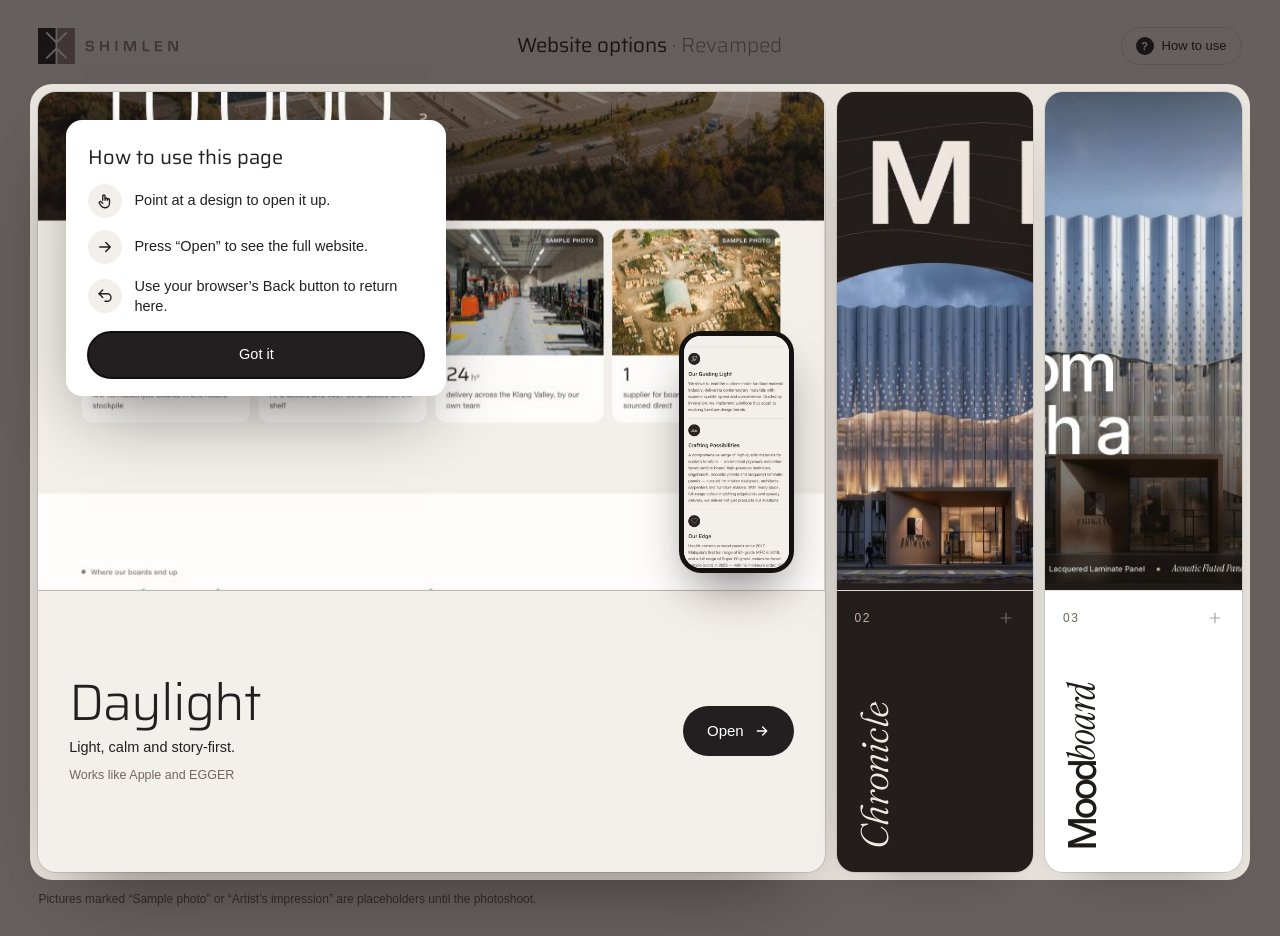
==== commit 8b4b0165: "Options page: three revamped designs only, less text, first-visit guide Index (revamp 3) and the ori" ====
--- a/index.html
+++ b/index.html
@@ -3,126 +3,82 @@
 <head>
 <meta charset="utf-8">
 <meta name="viewport" content="width=device-width, initial-scale=1, viewport-fit=cover">
-<title>Shimlen · Website directions</title>
-<meta name="description" content="Eight design directions for the new Shimlen website: four revamped designs first, then the four originals. Point at a tile to open it up.">
+<title>Shimlen · Website options</title>
+<meta name="description" content="Design options for the new Shimlen website.">
 <link rel="icon" href="img/logo-mark.svg">
 <link rel="preconnect" href="https://fonts.googleapis.com">
-<link href="https://fonts.googleapis.com/css2?family=Fraunces:ital,opsz,wght@0,9..144,300;1,9..144,300&family=Instrument+Serif:ital@0;1&family=Inter+Tight:wght@500&family=Inter:wght@400;500&display=swap" rel="stylesheet">
+<link href="https://fonts.googleapis.com/css2?family=Fraunces:ital,opsz,wght@0,9..144,300;1,9..144,300&family=Instrument+Serif:ital@0;1&family=Inter:wght@400;500&display=swap" rel="stylesheet">
 <style>
 @font-face{font-family:"Saira";src:url("fonts/Saira.ttf") format("truetype");font-weight:100 900;font-display:swap}
 :root{--ease:cubic-bezier(.22,1,.36,1);--glide:cubic-bezier(.65,0,.35,1);--page:#E9E4DE;--ink:#231F20;--ink2:#5A5251;--acc:#867774;--line:rgba(35,31,32,.14)}
 *{box-sizing:border-box;margin:0;padding:0}
-html{scroll-behavior:smooth}
-@media (prefers-reduced-motion:reduce){html{scroll-behavior:auto}}
 body{background:var(--page);color:var(--ink);font-family:"Helvetica Neue",Helvetica,Arial,sans-serif;-webkit-font-smoothing:antialiased;line-height:1.5}
 a{color:inherit;text-decoration:none}
+button{font:inherit;color:inherit;background:none;border:0;cursor:pointer}
 img{display:block;max-width:none}
 .wrap{width:min(1440px,calc(100vw - 2*clamp(16px,3vw,48px)));margin:0 auto}
 
 /* each tile wears the colours and type of the design it shows */
-.t1{--bg:#F3EFEA;--fg:#231F20;--fg2:#544C4B;--mut:#6F6664;--ln:rgba(35,31,32,.14);--ac:#867774;--btn:#231F20;--btnf:#fff;--nf:"Saira",sans-serif;--nw:300;--ns:normal;--nl:-.02em}
-.t2{--bg:#231D1B;--fg:#F1EAE3;--fg2:rgba(241,234,227,.8);--mut:rgba(241,234,227,.62);--ln:rgba(241,234,227,.16);--ac:#C4B0A5;--btn:#F1EAE3;--btnf:#231D1B;--nf:"Fraunces",Georgia,serif;--nw:300;--ns:italic;--nl:-.02em}
-.t3{--bg:#F7F5F2;--fg:#1E1B1B;--fg2:#4D4746;--mut:#6B6260;--ln:rgba(30,27,27,.16);--ac:#867774;--btn:#1E1B1B;--btnf:#F7F5F2;--nf:"Inter Tight","Helvetica Neue",sans-serif;--nw:500;--ns:normal;--nl:-.055em}
-.t4{--bg:#fff;--fg:#1F1B19;--fg2:#5B5451;--mut:#6E6663;--ln:#E7E1DB;--ac:#5F6B58;--btn:#5F6B58;--btnf:#fff;--nf:"Inter","Helvetica Neue",sans-serif;--nw:500;--ns:normal;--nl:-.055em}
+.t1{--bg:#F3EFEA;--fg:#231F20;--mut:#6F6664;--ln:rgba(35,31,32,.14);--ac:#867774;--btn:#231F20;--btnf:#fff;--nf:"Saira",sans-serif;--nw:300;--ns:normal;--nl:-.02em}
+.t2{--bg:#231D1B;--fg:#F1EAE3;--mut:rgba(241,234,227,.62);--ln:rgba(241,234,227,.16);--ac:#C4B0A5;--btn:#F1EAE3;--btnf:#231D1B;--nf:"Fraunces",Georgia,serif;--nw:300;--ns:italic;--nl:-.02em}
+.t4{--bg:#fff;--fg:#1F1B19;--mut:#6E6663;--ln:#E7E1DB;--ac:#5F6B58;--btn:#5F6B58;--btnf:#fff;--nf:"Inter","Helvetica Neue",sans-serif;--nw:500;--ns:normal;--nl:-.055em}
 
 /* ---------- top ---------- */
-.top{display:flex;justify-content:space-between;align-items:center;gap:20px;padding:26px 0 0}
-.top img{width:150px}
-.top nav{display:flex;gap:8px;font-size:13.5px}
-.top nav a{padding:8px 14px;border-radius:99px;border:1px solid var(--line);transition:background .3s,color .3s}
-.top nav a:hover{background:var(--ink);color:#fff}
-.intro{display:grid;grid-template-columns:1.2fr 1fr;gap:20px 60px;align-items:end;padding:clamp(40px,6vw,84px) 0 clamp(26px,3vw,40px)}
-.k{font-size:12px;letter-spacing:.18em;text-transform:uppercase;color:var(--acc)}
-.intro h1{font-family:"Saira",sans-serif;font-weight:300;font-size:clamp(38px,5vw,76px);line-height:1;letter-spacing:-.02em;margin-top:14px;text-wrap:balance}
-.intro p{font-size:16.5px;color:var(--ink2);max-width:46ch}
-@media (max-width:900px){.intro{grid-template-columns:1fr}}
-
-/* ---------- a set ---------- */
-.set{padding-bottom:clamp(50px,6vw,90px)}
-.sh{display:flex;justify-content:space-between;align-items:baseline;gap:6px 24px;flex-wrap:wrap;padding-bottom:14px;margin-bottom:16px;border-bottom:1px solid var(--ink)}
-.sh h2{font-family:"Saira",sans-serif;font-weight:400;font-size:clamp(22px,2vw,28px)}
-.sh h2 span{color:var(--acc);font-weight:300}
-.sh p{font-size:13.5px;color:var(--ink2)}
-.sh .tip{display:inline-flex;align-items:center;gap:8px}
-.sh .tip i{width:7px;height:7px;border-radius:50%;background:var(--acc);animation:blink 2.4s ease-in-out infinite}
-@keyframes blink{50%{opacity:.25}}
-
-/* ---------- the tiles: four side by side; the one you point at opens up ---------- */
-.acc{--grow:4.6;--gap:10px;display:flex;gap:var(--gap);height:clamp(600px,80svh,800px)}
-.acc.sm{height:clamp(560px,74svh,740px)}
+.top{display:flex;justify-content:space-between;align-items:center;gap:20px;padding:clamp(20px,3vh,30px) 0 clamp(18px,3vh,30px)}
+.top img{width:140px}
+.top h1{font-family:"Saira",sans-serif;font-weight:400;font-size:clamp(18px,1.6vw,22px)}
+.top h1 span{color:var(--acc);font-weight:300}
+.help{display:inline-flex;align-items:center;gap:8px;padding:8px 14px;border-radius:99px;border:1px solid var(--line);font-size:13px;transition:background .3s,color .3s}
+.help:hover{background:var(--ink);color:#fff}
+.help b{display:grid;place-items:center;width:18px;height:18px;border-radius:50%;background:var(--ink);color:#fff;font-size:11px}
+.help:hover b{background:#fff;color:var(--ink)}
+
+/* ---------- the tiles: side by side; the one you point at opens up ---------- */
+.acc{--grow:4;--gap:12px;display:flex;gap:var(--gap);height:clamp(560px,calc(100svh - 120px),820px)}
 .tile{position:relative;flex:1 1 0;min-width:0;border-radius:18px;overflow:hidden;background:var(--bg);color:var(--fg);cursor:pointer;outline:none;
   box-shadow:0 0 0 1px rgba(35,31,32,.1),0 24px 50px -34px rgba(20,14,12,.5);transition:flex-grow .95s var(--glide),box-shadow .6s}
 .tile.on{flex-grow:var(--grow);cursor:default;box-shadow:0 0 0 1px rgba(35,31,32,.12),0 40px 80px -40px rgba(20,14,12,.6)}
 .tile:focus-visible{box-shadow:0 0 0 3px var(--acc)}
 .more,.in{display:contents}
-.pic{position:absolute;left:0;right:0;top:0;height:46%;overflow:hidden;background:#d9d3cd;border-bottom:1px solid var(--ln)}
-.pic>img{position:absolute;left:50%;top:0;width:var(--aw,800px);height:auto;--tx:-50%;transform:translate3d(-50%,0,0);will-change:transform}
-.ph{position:absolute;bottom:calc(54% + 16px);left:calc(var(--aw,800px) - 28px - var(--pw));--pw:clamp(96px,8.4vw,134px);width:var(--pw);aspect-ratio:390/820;
-  border-radius:20px;padding:5px;background:#141111;box-shadow:0 24px 50px -14px rgba(20,14,12,.55);z-index:3;opacity:0;transform:translateY(20px);transition:opacity .5s,transform .8s var(--ease)}
-.ph .scr{position:absolute;inset:5px;border-radius:15px;overflow:hidden;background:#fff}
+.pic{position:absolute;left:0;right:0;top:0;height:64%;overflow:hidden;background:#d9d3cd;border-bottom:1px solid var(--ln)}
+.pic>img{position:absolute;left:50%;top:0;width:var(--aw,900px);height:auto;--tx:-50%;transform:translate3d(-50%,0,0);will-change:transform}
+.ph{position:absolute;bottom:calc(36% + 18px);left:calc(var(--aw,900px) - 30px - var(--pw));--pw:clamp(110px,9vw,150px);width:var(--pw);aspect-ratio:390/820;
+  border-radius:22px;padding:5px;background:#141111;box-shadow:0 24px 50px -14px rgba(20,14,12,.55);z-index:3;opacity:0;transform:translateY(20px);transition:opacity .5s,transform .8s var(--ease)}
+.ph .scr{position:absolute;inset:5px;border-radius:17px;overflow:hidden;background:#fff}
 .ph .scr img{width:100%;height:auto;--tx:0px;will-change:transform}
 .tile.on .ph{opacity:1;transform:none;transition-delay:.35s}
 
 /* closed: a number and the name running up the side */
-.lab{position:absolute;left:0;right:0;top:46%;bottom:0;padding:20px 18px 22px;display:flex;flex-direction:column;justify-content:space-between;transition:opacity .45s;pointer-events:none}
+.lab{position:absolute;left:0;right:0;top:64%;bottom:0;padding:18px 18px 22px;display:flex;flex-direction:column;justify-content:space-between;transition:opacity .45s;pointer-events:none}
 .tile.on .lab{opacity:0}
 .tile:not(.on) .lab{transition-delay:.25s}
 .lab .no{display:flex;justify-content:space-between;align-items:center;font-size:12px;letter-spacing:.12em;color:var(--mut)}
 .lab .no b{font-weight:500;color:var(--ac)}
 .lab .no svg{width:18px;height:18px;opacity:.6}
-.lab .vn{writing-mode:vertical-rl;transform:rotate(180deg);font-family:var(--nf);font-weight:var(--nw);font-style:var(--ns);letter-spacing:var(--nl);font-size:clamp(34px,3.2vw,54px);line-height:1;white-space:nowrap}
+.lab .vn{writing-mode:vertical-rl;transform:rotate(180deg);font-family:var(--nf);font-weight:var(--nw);font-style:var(--ns);letter-spacing:var(--nl);font-size:clamp(32px,3vw,50px);line-height:1;white-space:nowrap}
 .lab .vn em,.body .nm em{font-family:"Instrument Serif",Georgia,serif;font-style:italic;font-weight:400;letter-spacing:-.01em}
-.lab .ln{font-size:12.5px;color:var(--mut);writing-mode:vertical-rl;transform:rotate(180deg);margin-left:6px}
-.lab .bot{display:flex;align-items:flex-end}
-
-/* open: the design up top, the words underneath on a solid ground (never over a picture) */
-.body{position:absolute;left:0;top:46%;bottom:0;width:var(--aw,800px);padding:clamp(18px,2.4vh,26px) clamp(20px,2.2vw,32px) clamp(18px,2.4vh,26px);
-  display:grid;grid-template-columns:minmax(0,1fr) minmax(0,1.05fr);gap:clamp(20px,2.4vw,36px);opacity:0;transform:translate3d(0,16px,0);
-  transition:opacity .35s,transform .5s var(--ease);pointer-events:none}
+
+/* open: the design up top, a few words underneath on a solid ground */
+.body{position:absolute;left:0;top:64%;bottom:0;width:var(--aw,900px);padding:clamp(18px,2.6vh,28px) clamp(22px,2.4vw,36px);
+  display:flex;justify-content:space-between;align-items:center;gap:24px;opacity:0;transform:translate3d(0,14px,0);transition:opacity .35s,transform .5s var(--ease);pointer-events:none}
 .tile.on .body{opacity:1;transform:none;transition:opacity .6s .38s,transform .9s var(--ease) .32s;pointer-events:auto}
-.body .kk{display:flex;align-items:center;gap:8px;flex-wrap:wrap;font-size:11.5px;letter-spacing:.14em;text-transform:uppercase;color:var(--ac)}
-.body .kk span{letter-spacing:.06em;padding:3px 8px;border-radius:99px;background:var(--ac);color:var(--bg);font-size:10.5px}
-.body .kk span.o{background:none;border:1px solid var(--ln);color:var(--mut)}
-.body .nm{font-family:var(--nf);font-weight:var(--nw);font-style:var(--ns);letter-spacing:var(--nl);font-size:clamp(40px,min(4.4vw,7.4vh),70px);line-height:.98;margin:10px 0 4px;padding-bottom:.05em}
-.body .was{font-size:12px;color:var(--mut)}
-.body .one{font-size:clamp(14.5px,1.1vw,16.5px);line-height:1.5;margin-top:clamp(10px,1.6vh,16px);max-width:36ch}
-.body .l{display:flex;flex-direction:column}
-.cta{display:flex;align-items:center;gap:14px;flex-wrap:wrap;margin-top:auto;padding-top:14px}
-.go{display:inline-flex;align-items:center;gap:10px;padding:12px 20px;border-radius:99px;background:var(--btn);color:var(--btnf);font-size:14px;font-weight:500;transition:transform .5s var(--ease),box-shadow .5s}
+.body .nm{font-family:var(--nf);font-weight:var(--nw);font-style:var(--ns);letter-spacing:var(--nl);font-size:clamp(38px,min(4vw,7vh),64px);line-height:1;padding-bottom:.05em}
+.body .one{font-size:clamp(14.5px,1.1vw,16.5px);line-height:1.45;margin-top:6px;max-width:44ch}
+.body .like{font-size:12.5px;color:var(--mut);margin-top:8px}
+.go{flex:none;display:inline-flex;align-items:center;gap:10px;padding:14px 24px;border-radius:99px;background:var(--btn);color:var(--btnf);font-size:15px;font-weight:500;transition:transform .5s var(--ease),box-shadow .5s}
 .go:hover{transform:translateY(-2px);box-shadow:0 12px 26px -8px rgba(0,0,0,.35)}
-.go svg{width:15px;height:15px;transition:transform .4s var(--ease)}
+.go svg{width:16px;height:16px;transition:transform .4s var(--ease)}
 .go:hover svg{transform:translateX(4px)}
-.pal{display:flex;gap:5px}
-.pal i{width:14px;height:14px;border-radius:50%;box-shadow:0 0 0 1px var(--ln)}
-.see{list-style:none;counter-reset:s;border-top:1px solid var(--ln)}
-.see li{display:grid;grid-template-columns:22px 1fr;gap:4px;padding:clamp(5px,.9vh,8px) 0;border-bottom:1px solid var(--ln);font-size:13px;line-height:1.4;color:var(--fg2)}
-.see li::before{content:counter(s,decimal-leading-zero);counter-increment:s;font-size:11px;color:var(--ac);padding-top:2px}
-.seen{margin-top:clamp(10px,1.6vh,16px)}
-.seen h3{font-size:10.5px;font-weight:500;letter-spacing:.16em;text-transform:uppercase;color:var(--mut);margin-bottom:4px}
-.ex{display:grid;grid-template-columns:minmax(0,1fr) auto;gap:0 10px;padding:5px 10px;margin:0 -10px;border-radius:8px;transition:background .3s}
-.ex:hover{background:color-mix(in srgb,var(--fg) 7%,transparent)}
-.ex b{font-size:13.5px;font-weight:500}
-.ex span{grid-column:1;font-size:12.5px;color:var(--mut);line-height:1.35}
-.ex svg{grid-row:1/3;grid-column:2;width:14px;height:14px;margin-top:3px;opacity:.55}
-
-/* a narrower computer: one column of words, the list of moments left out */
-@media (max-width:1240px) and (min-width:861px){
-  .acc{--grow:5.2;height:clamp(600px,84svh,780px)}
-  .body .r .see,.body .was{display:none}.body .seen{margin-top:0}
-  .body .nm{font-size:clamp(36px,4.4vw,52px)}
-}
-@media (min-width:861px) and (max-height:820px){.body .was,.body .r .see{display:none}.body .one{margin-top:8px}.body .seen{margin-top:0}}
+
+@media (max-width:1100px) and (min-width:861px){.body{flex-direction:column;align-items:flex-start;justify-content:center;gap:14px}.body .like{display:none}}
 /* phones and tablets: the tiles stack and open downwards */
 @media (max-width:860px){
-  .acc,.acc.sm{flex-direction:column;height:auto;gap:8px}
+  .acc{flex-direction:column;height:auto;gap:8px}
   .tile{flex:none;border-radius:14px}
   .tile.on{flex-grow:0}
-  .lab{position:relative;top:auto;flex-direction:row;align-items:center;gap:14px;padding:16px 16px 16px 18px;min-height:76px;pointer-events:auto}
+  .lab{position:relative;top:auto;flex-direction:row;align-items:center;padding:16px 18px;min-height:74px;pointer-events:auto}
   .tile.on .lab{opacity:1}
-  .lab .bot{order:-1;flex:1;flex-direction:column;align-items:flex-start}
-  .lab .vn,.lab .ln{writing-mode:horizontal-tb;transform:none}
-  .lab .vn{font-size:30px}
-  .lab .ln{display:block;margin:4px 0 0;font-size:12.5px}
+  .lab .vn{writing-mode:horizontal-tb;transform:none;font-size:30px;order:-1}
   .lab .no{gap:12px}
   .lab .no svg{transition:transform .5s var(--ease)}
   .tile.on .lab .no svg{transform:rotate(45deg)}
@@ -132,195 +88,141 @@
   .pic{position:relative;height:auto;aspect-ratio:16/11;margin:0 12px;border-radius:10px;border:1px solid var(--ln)}
   .pic>img{left:0;width:100%;--tx:0px;transform:none}
   .ph{display:none}
-  .body{position:relative;top:auto;width:auto;display:block;padding:16px 18px 22px}
-  .body .nm{display:none}.body .kk{display:none}.body .was{margin-top:-2px}
-  .cta{margin-top:16px}
-  .seen{margin-top:16px}
-  .see{margin-top:16px}
+  .body{position:relative;top:auto;width:auto;display:block;padding:14px 18px 20px}
+  .body .nm{display:none}.body .one{margin-top:0}
+  .go{margin-top:14px}
 }
-@media (prefers-reduced-motion:reduce){.tile,.body,.lab,.ph,.more{transition:none!important}.sh .tip i{animation:none}}
-
-footer{display:flex;justify-content:space-between;gap:10px 30px;flex-wrap:wrap;padding:22px 0 34px;border-top:1px solid var(--line);font-size:12.5px;color:var(--ink2)}
+@media (prefers-reduced-motion:reduce){.tile,.body,.lab,.ph,.more,.guide,.gcard{transition:none!important}}
+
+footer{padding:18px 0 28px;font-size:12px;color:var(--ink2)}
+@media (max-width:600px){.top{flex-wrap:wrap;row-gap:14px}.top img{width:120px}.top h1{order:3;width:100%;font-size:19px}.help span{display:none}.help{padding:7px}}
+
+/* ---------- the guide: shown on the first visit, and from the "How to use" button ---------- */
+.guide{position:fixed;inset:0;z-index:90;pointer-events:none;opacity:0;visibility:hidden;transition:opacity .5s,visibility .5s}
+.guide.on{opacity:1;visibility:visible}
+.hole{position:fixed;border-radius:22px;box-shadow:0 0 0 200vmax rgba(20,16,15,.62);transition:all .5s var(--ease)}
+.gcard{position:fixed;width:min(380px,calc(100vw - 32px));background:#fff;color:var(--ink);border-radius:16px;padding:22px 22px 18px;pointer-events:auto;
+  box-shadow:0 30px 70px -20px rgba(0,0,0,.5);transform:translateY(10px);transition:transform .6s var(--ease)}
+.guide.on .gcard{transform:none}
+.gcard h2{font-family:"Saira",sans-serif;font-weight:400;font-size:20px;margin-bottom:12px}
+.gcard ol{list-style:none;display:grid;gap:12px}
+.gcard li{display:grid;grid-template-columns:34px 1fr;gap:12px;align-items:center;font-size:14.5px;line-height:1.4}
+.gcard li i{display:grid;place-items:center;width:34px;height:34px;border-radius:50%;background:#F3EFEA;color:var(--ink)}
+.gcard li i svg{width:18px;height:18px}
+.gcard li b{font-weight:500}
+.gcard .ok{margin-top:16px;width:100%;padding:12px;border-radius:99px;background:var(--ink);color:#fff;font-size:14.5px;font-weight:500}
+.gcard .ok:hover{background:var(--acc)}
+.gcard .tch{display:none}
+@media (hover:none),(max-width:860px){.gcard .mse{display:none}.gcard .tch{display:inline}}
+/* while the guide is up, the open tile's button pulses to show where to click */
+.guiding .tile.on .go{animation:pulse 1.8s ease-out infinite}
+@keyframes pulse{0%{box-shadow:0 0 0 0 rgba(255,255,255,.75),0 0 0 0 rgba(134,119,116,.6)}100%{box-shadow:0 0 0 10px rgba(255,255,255,0),0 0 0 22px rgba(134,119,116,0)}}
+.guiding .tile:not(.on) .lab .no svg{animation:nudge 1.6s ease-in-out infinite}
+@keyframes nudge{50%{transform:scale(1.35);opacity:1}}
 </style>
 </head>
 <body>
 <div class="wrap">
-<header class="top"><img src="img/logo-horizontal.svg" alt="Shimlen"><nav aria-label="Sets"><a href="#revamped">Revamped</a><a href="#originals">Originals</a></nav></header>
-<section class="intro">
-  <div><div class="k">New website · design directions</div><h1>Eight looks for the new Shimlen website.</h1></div>
-  <p>Every design carries the same words, products and facts; only the way the story is told changes. The four revamped designs come first and the originals they grew from follow. Point at a design to open it up, with bigger brands that work the same way.</p>
-</section>
-
-<section class="set" id="revamped">
-  <div class="sh"><h2>Set B <span>· Revamped</span></h2><p class="tip"><i></i>Newest work · point at a design to open it</p></div>
-  <div class="acc">
-
-    <article class="tile t1 on" tabindex="0" aria-label="Daylight, revamp 1">
-      <div class="lab"><div class="no"><b>01</b><svg viewBox="0 0 24 24" fill="none" stroke="currentColor" stroke-width="1.6"><path d="M12 5v14M5 12h14"/></svg></div><div class="bot"><div class="vn">Daylight</div><div class="ln">Light and story-first</div></div></div>
-      <div class="more"><div class="in">
-        <div class="pic"><img src="previews/d-revamp-1.jpg" alt="Daylight on a computer"></div>
-        <div class="ph"><div class="scr"><img src="previews/m-revamp-1.jpg" alt="Daylight on a phone"></div></div>
-        <div class="body"><div class="l">
-            <div class="kk">Revamp 1 <span>New</span></div><h3 class="nm">Daylight</h3><div class="was">First called “Open”</div>
-            <p class="one">Light, calm and story-first, like being shown round by someone who knows the place.</p>
-            <div class="cta"><a class="go" href="revamp-1/index.html">Open Daylight <svg viewBox="0 0 24 24" fill="none" stroke="currentColor" stroke-width="2" stroke-linecap="round" stroke-linejoin="round"><path d="M5 12h14M13 6l6 6-6 6"/></svg></a><div class="pal"><i style="background:#F3EFEA"></i><i style="background:#231F20"></i><i style="background:#867774"></i></div></div></div>
-          <div class="r"><ul class="see"><li>The logo draws itself in, then the new building turns from dawn to dusk beside the words.</li><li>An aerial photo opens to full width for 10,000 m², about 108,000 sq ft.</li><li>Each room rises over the last as you read; Board, Surface and Edge open as tall panels.</li></ul>
-            <div class="seen"><h3>Bigger brands that work this way</h3>
-              <a class="ex" href="https://www.apple.com" target="_blank" rel="noopener"><b>Apple</b><span>Pictures hold still while the words scroll past; photos open to full screen.</span><svg viewBox="0 0 24 24" fill="none" stroke="currentColor" stroke-width="2"><path d="M7 17 17 7M9 7h8v8"/></svg></a>
-              <a class="ex" href="https://www.egger.com" target="_blank" rel="noopener"><b>EGGER</b><span>A board maker writing for the same carpenters and designers, calmly.</span><svg viewBox="0 0 24 24" fill="none" stroke="currentColor" stroke-width="2"><path d="M7 17 17 7M9 7h8v8"/></svg></a></div></div></div>
-      </div></div>
-    </article>
-
-    <article class="tile t2" tabindex="0" aria-label="Chronicle, revamp 2">
-      <div class="lab"><div class="no"><b>02</b><svg viewBox="0 0 24 24" fill="none" stroke="currentColor" stroke-width="1.6"><path d="M12 5v14M5 12h14"/></svg></div><div class="bot"><div class="vn">Chronicle</div><div class="ln">Dark walnut, in five chapters</div></div></div>
-      <div class="more"><div class="in">
-        <div class="pic"><img src="previews/d-revamp-2.jpg" alt="Chronicle on a computer"></div>
-        <div class="ph"><div class="scr"><img src="previews/m-revamp-2.jpg" alt="Chronicle on a phone"></div></div>
-        <div class="body"><div class="l">
-            <div class="kk">Revamp 2 <span>New</span></div><h3 class="nm">Chronicle</h3><div class="was">First called “Heartwood”</div>
-            <p class="one">Dark walnut and cream, told as a book in five chapters: Roots, Range, Health, Scale and Next.</p>
-            <div class="cta"><a class="go" href="revamp-2/index.html">Open Chronicle <svg viewBox="0 0 24 24" fill="none" stroke="currentColor" stroke-width="2" stroke-linecap="round" stroke-linejoin="round"><path d="M5 12h14M13 6l6 6-6 6"/></svg></a><div class="pal"><i style="background:#231D1B"></i><i style="background:#F1EAE3"></i><i style="background:#C4B0A5"></i></div></div></div>
-          <div class="r"><ul class="see"><li>Tree rings draw in, the wordmark shrinks into the menu bar and an arch opens onto the new building at night.</li><li>Point at a product name and its picture appears in an arch on the right.</li><li>Chapter IV opens onto Shimlen’s own warehouse, in its own photographs.</li></ul>
-            <div class="seen"><h3>Bigger brands that work this way</h3>
-              <a class="ex" href="https://immersive-g.com/projects/cartier-in-time" target="_blank" rel="noopener"><b>Cartier · “Cartier in Time”</b><span>The house’s history as one long scroll through time, on dark pages.</span><svg viewBox="0 0 24 24" fill="none" stroke="currentColor" stroke-width="2"><path d="M7 17 17 7M9 7h8v8"/></svg></a>
-              <a class="ex" href="https://www.awwwards.com/gq-audemars-piguet-the-extraordinary-lab.html" target="_blank" rel="noopener"><b>Audemars Piguet × GQ</b><span>A story you move through like a film, one scene at a time.</span><svg viewBox="0 0 24 24" fill="none" stroke="currentColor" stroke-width="2"><path d="M7 17 17 7M9 7h8v8"/></svg></a></div></div></div>
-      </div></div>
-    </article>
-
-    <article class="tile t3" tabindex="0" aria-label="Index, revamp 3">
-      <div class="lab"><div class="no"><b>03</b><svg viewBox="0 0 24 24" fill="none" stroke="currentColor" stroke-width="1.6"><path d="M12 5v14M5 12h14"/></svg></div><div class="bot"><div class="vn">Index</div><div class="ln">A catalogue for specifiers</div></div></div>
-      <div class="more"><div class="in">
-        <div class="pic"><img src="previews/d-revamp-3.jpg" alt="Index on a computer"></div>
-        <div class="ph"><div class="scr"><img src="previews/m-revamp-3.jpg" alt="Index on a phone"></div></div>
-        <div class="body"><div class="l">
-            <div class="kk">Revamp 3 <span>New</span></div><h3 class="nm">Index</h3><div class="was">First called “Studio”</div>
-            <p class="one">A working catalogue for people who specify boards: every product in one numbered, searchable index.</p>
-            <div class="cta"><a class="go" href="revamp-3/index.html">Open Index <svg viewBox="0 0 24 24" fill="none" stroke="currentColor" stroke-width="2" stroke-linecap="round" stroke-linejoin="round"><path d="M5 12h14M13 6l6 6-6 6"/></svg></a><div class="pal"><i style="background:#ECE9E4"></i><i style="background:#1E1B1B"></i><i style="background:#A39996"></i></div></div></div>
-          <div class="r"><ul class="see"><li>Filter by Board, Surface, Edge or low formaldehyde, or search by name or brand.</li><li>Add products to an enquiry list that fills in the contact form for you.</li><li>Numbered sections like a printed catalogue, with a picture for every year.</li></ul>
-            <div class="seen"><h3>Bigger brands that work this way</h3>
-              <a class="ex" href="https://www.kvadrat.dk" target="_blank" rel="noopener"><b>Kvadrat</b><span>Filters by specification, technical data and free samples.</span><svg viewBox="0 0 24 24" fill="none" stroke="currentColor" stroke-width="2"><path d="M7 17 17 7M9 7h8v8"/></svg></a>
-              <a class="ex" href="https://www.vitra.com" target="_blank" rel="noopener"><b>Vitra</b><span>Product pages with planning data and downloads for architects.</span><svg viewBox="0 0 24 24" fill="none" stroke="currentColor" stroke-width="2"><path d="M7 17 17 7M9 7h8v8"/></svg></a>
-              <a class="ex" href="https://www.formica.com" target="_blank" rel="noopener"><b>Formica</b><span>“Order free sample”, the same idea as the enquiry list.</span><svg viewBox="0 0 24 24" fill="none" stroke="currentColor" stroke-width="2"><path d="M7 17 17 7M9 7h8v8"/></svg></a></div></div></div>
-      </div></div>
-    </article>
-
-    <article class="tile t4" tabindex="0" aria-label="Moodboard, revamp 4">
-      <div class="lab"><div class="no"><b>04</b><svg viewBox="0 0 24 24" fill="none" stroke="currentColor" stroke-width="1.6"><path d="M12 5v14M5 12h14"/></svg></div><div class="bot"><div class="vn">Mood<em>board</em></div><div class="ln">Young, bright and hands-on</div></div></div>
-      <div class="more"><div class="in">
-        <div class="pic"><img src="previews/d-revamp-4.jpg" alt="Moodboard on a computer"></div>
-        <div class="ph"><div class="scr"><img src="previews/m-revamp-4.jpg" alt="Moodboard on a phone"></div></div>
-        <div class="body"><div class="l">
-            <div class="kk">Revamp 4 <span>New</span></div><h3 class="nm">Mood<em>board</em></h3><div class="was">First called “Quiet”</div>
-            <p class="one">Young, bright and hands-on: decors to play with, rooms to swipe through, one big number for scale.</p>
-            <div class="cta"><a class="go" href="revamp-4/index.html">Open Moodboard <svg viewBox="0 0 24 24" fill="none" stroke="currentColor" stroke-width="2" stroke-linecap="round" stroke-linejoin="round"><path d="M5 12h14M13 6l6 6-6 6"/></svg></a><div class="pal"><i style="background:#fff"></i><i style="background:#1F1B19"></i><i style="background:#5F6B58"></i><i style="background:#D9B98F"></i></div></div></div>
-          <div class="r"><ul class="see"><li>Boards in eight decors stack up on the opening screen, then fly out.</li><li>Rooms slide past sideways, and a wall of decors changes as you point.</li><li>10,000 m² lands huge over the warehouse; 45 years flip like an album.</li></ul>
-            <div class="seen"><h3>Bigger brands that work this way</h3>
-              <a class="ex" href="https://www.egger.com/en/support/visualization" target="_blank" rel="noopener"><b>EGGER · Virtual Design Studio</b><span>Try decors in room scenes, like the decor wall.</span><svg viewBox="0 0 24 24" fill="none" stroke="currentColor" stroke-width="2"><path d="M7 17 17 7M9 7h8v8"/></svg></a>
-              <a class="ex" href="https://www.ikea.com" target="_blank" rel="noopener"><b>IKEA</b><span>Rooms first, with the products shown inside them.</span><svg viewBox="0 0 24 24" fill="none" stroke="currentColor" stroke-width="2"><path d="M7 17 17 7M9 7h8v8"/></svg></a></div></div></div>
-      </div></div>
-    </article>
+<header class="top"><img src="img/logo-horizontal.svg" alt="Shimlen"><h1>Website options <span>· Revamped</span></h1><button class="help" id="help" type="button" aria-label="How to use this page"><b>?</b><span>How to use</span></button></header>
+
+<div class="acc" id="acc">
+
+  <article class="tile t1 on" tabindex="0" aria-label="Daylight">
+    <div class="lab"><div class="no"><b>01</b><svg viewBox="0 0 24 24" fill="none" stroke="currentColor" stroke-width="1.6"><path d="M12 5v14M5 12h14"/></svg></div><div class="vn">Daylight</div></div>
+    <div class="more"><div class="in">
+      <div class="pic"><img src="previews/d-revamp-1.jpg" alt="Daylight on a computer"></div>
+      <div class="ph"><div class="scr"><img src="previews/m-revamp-1.jpg" alt="Daylight on a phone"></div></div>
+      <div class="body"><div><h2 class="nm">Daylight</h2><p class="one">Light, calm and story-first.</p><p class="like">Works like Apple and EGGER</p></div>
+        <a class="go" href="revamp-1/index.html">Open <svg viewBox="0 0 24 24" fill="none" stroke="currentColor" stroke-width="2" stroke-linecap="round" stroke-linejoin="round"><path d="M5 12h14M13 6l6 6-6 6"/></svg></a></div>
+    </div></div>
+  </article>
+
+  <article class="tile t2" tabindex="0" aria-label="Chronicle">
+    <div class="lab"><div class="no"><b>02</b><svg viewBox="0 0 24 24" fill="none" stroke="currentColor" stroke-width="1.6"><path d="M12 5v14M5 12h14"/></svg></div><div class="vn">Chronicle</div></div>
+    <div class="more"><div class="in">
+      <div class="pic"><img src="previews/d-revamp-2.jpg" alt="Chronicle on a computer"></div>
+      <div class="ph"><div class="scr"><img src="previews/m-revamp-2.jpg" alt="Chronicle on a phone"></div></div>
+      <div class="body"><div><h2 class="nm">Chronicle</h2><p class="one">Dark walnut, told as a book in five chapters.</p><p class="like">Works like Cartier and Audemars Piguet</p></div>
+        <a class="go" href="revamp-2/index.html">Open <svg viewBox="0 0 24 24" fill="none" stroke="currentColor" stroke-width="2" stroke-linecap="round" stroke-linejoin="round"><path d="M5 12h14M13 6l6 6-6 6"/></svg></a></div>
+    </div></div>
+  </article>
+
+  <article class="tile t4" tabindex="0" aria-label="Moodboard">
+    <div class="lab"><div class="no"><b>03</b><svg viewBox="0 0 24 24" fill="none" stroke="currentColor" stroke-width="1.6"><path d="M12 5v14M5 12h14"/></svg></div><div class="vn">Mood<em>board</em></div></div>
+    <div class="more"><div class="in">
+      <div class="pic"><img src="previews/d-revamp-4.jpg" alt="Moodboard on a computer"></div>
+      <div class="ph"><div class="scr"><img src="previews/m-revamp-4.jpg" alt="Moodboard on a phone"></div></div>
+      <div class="body"><div><h2 class="nm">Mood<em>board</em></h2><p class="one">Young, bright and hands-on.</p><p class="like">Works like EGGER’s Virtual Design Studio and IKEA</p></div>
+        <a class="go" href="revamp-4/index.html">Open <svg viewBox="0 0 24 24" fill="none" stroke="currentColor" stroke-width="2" stroke-linecap="round" stroke-linejoin="round"><path d="M5 12h14M13 6l6 6-6 6"/></svg></a></div>
+    </div></div>
+  </article>
+</div>
+
+<footer>Pictures marked “Sample photo” or “Artist’s impression” are placeholders until the photoshoot.</footer>
+</div>
+
+<div class="guide" id="guide" role="dialog" aria-modal="false" aria-labelledby="gT">
+  <div class="hole" id="hole"></div>
+  <div class="gcard" id="gcard">
+    <h2 id="gT">How to use this page</h2>
+    <ol>
+      <li><i><svg viewBox="0 0 24 24" fill="none" stroke="currentColor" stroke-width="1.8" stroke-linecap="round" stroke-linejoin="round"><path d="M9 11V5.5a1.5 1.5 0 0 1 3 0V11m0-1.5a1.5 1.5 0 0 1 3 0V11m0-.5a1.5 1.5 0 0 1 3 0V15a6 6 0 0 1-6 6h-.5a6 6 0 0 1-5-2.7L4.6 15a1.5 1.5 0 0 1 2.4-1.8L9 15"/></svg></i><span><span class="mse"><b>Point at a design</b> to open it up.</span><span class="tch"><b>Tap a design</b> to open it up.</span></span></li>
+      <li><i><svg viewBox="0 0 24 24" fill="none" stroke="currentColor" stroke-width="2" stroke-linecap="round" stroke-linejoin="round"><path d="M5 12h14M13 6l6 6-6 6"/></svg></i><span><b>Press “Open”</b> to see the full website.</span></li>
+      <li><i><svg viewBox="0 0 24 24" fill="none" stroke="currentColor" stroke-width="1.8" stroke-linecap="round" stroke-linejoin="round"><path d="M9 14 4 9l5-5"/><path d="M4 9h11a5 5 0 0 1 0 10h-3"/></svg></i><span>Use your browser’s <b>Back</b> button to return here.</span></li>
+    </ol>
+    <button class="ok" id="gOk" type="button">Got it</button>
   </div>
-</section>
-
-<section class="set" id="originals">
-  <div class="sh"><h2>Set A <span>· Originals</span></h2><p>Where it started: Shimlen’s own photos and drone films, kept as they were to compare</p></div>
-  <div class="acc sm">
-
-    <article class="tile t1 on" tabindex="0" aria-label="Linen, option 1">
-      <div class="lab"><div class="no"><b>01</b><svg viewBox="0 0 24 24" fill="none" stroke="currentColor" stroke-width="1.6"><path d="M12 5v14M5 12h14"/></svg></div><div class="bot"><div class="vn">Linen</div><div class="ln">Soft panels, rounded cards</div></div></div>
-      <div class="more"><div class="in">
-        <div class="pic"><img src="previews/d-option-1.jpg" alt="Linen on a computer" loading="lazy"></div>
-        <div class="ph"><div class="scr"><img src="previews/m-option-1.jpg" alt="Linen on a phone" loading="lazy"></div></div>
-        <div class="body"><div class="l">
-            <div class="kk">Option 1 <span class="o">Original</span></div><h3 class="nm">Linen</h3><div class="was">First called “Open” · grew into Daylight</div>
-            <p class="one">Bright and airy: soft taupe panels, fine guide lines and rounded cards, with a statement that fills in as you read.</p>
-            <div class="cta"><a class="go" href="option-1/index.html">Open Linen <svg viewBox="0 0 24 24" fill="none" stroke="currentColor" stroke-width="2" stroke-linecap="round" stroke-linejoin="round"><path d="M5 12h14M13 6l6 6-6 6"/></svg></a></div></div>
-          <div class="r"><ul class="see"><li>Shimlen’s own photos and films throughout.</li><li>Rounded cards for products, rooms and the record.</li><li>A calm, even rhythm from top to bottom.</li></ul>
-            <div class="seen"><h3>Bigger brands that work this way</h3>
-              <a class="ex" href="https://www.apple.com" target="_blank" rel="noopener"><b>Apple</b><span>Rounded tiles, lots of space, short big statements.</span><svg viewBox="0 0 24 24" fill="none" stroke="currentColor" stroke-width="2"><path d="M7 17 17 7M9 7h8v8"/></svg></a></div></div></div>
-      </div></div>
-    </article>
-
-    <article class="tile t2" tabindex="0" aria-label="Walnut, option 2">
-      <div class="lab"><div class="no"><b>02</b><svg viewBox="0 0 24 24" fill="none" stroke="currentColor" stroke-width="1.6"><path d="M12 5v14M5 12h14"/></svg></div><div class="bot"><div class="vn">Walnut</div><div class="ln">An arch into the drone film</div></div></div>
-      <div class="more"><div class="in">
-        <div class="pic"><img src="previews/d-option-2.jpg" alt="Walnut on a computer" loading="lazy"></div>
-        <div class="ph"><div class="scr"><img src="previews/m-option-2.jpg" alt="Walnut on a phone" loading="lazy"></div></div>
-        <div class="body"><div class="l">
-            <div class="kk">Option 2 <span class="o">Original</span></div><h3 class="nm">Walnut</h3><div class="was">First called “Heartwood” · grew into Chronicle</div>
-            <p class="one">Dark walnut and cream with serif headings. The wordmark sits over an arch that opens into the drone film.</p>
-            <div class="cta"><a class="go" href="option-2/index.html">Open Walnut <svg viewBox="0 0 24 24" fill="none" stroke="currentColor" stroke-width="2" stroke-linecap="round" stroke-linejoin="round"><path d="M5 12h14M13 6l6 6-6 6"/></svg></a></div></div>
-          <div class="r"><ul class="see"><li>Tree-ring line art behind the opening.</li><li>The drone film of the site through the arch.</li><li>Warm, heavy and quiet, like a well-made cabinet.</li></ul>
-            <div class="seen"><h3>Bigger brands that work this way</h3>
-              <a class="ex" href="https://immersive-g.com/projects/cartier-in-time" target="_blank" rel="noopener"><b>Cartier · “Cartier in Time”</b><span>Heritage on dark pages, revealed as you scroll.</span><svg viewBox="0 0 24 24" fill="none" stroke="currentColor" stroke-width="2"><path d="M7 17 17 7M9 7h8v8"/></svg></a></div></div></div>
-      </div></div>
-    </article>
-
-    <article class="tile t3" tabindex="0" aria-label="Gridline, option 3">
-      <div class="lab"><div class="no"><b>03</b><svg viewBox="0 0 24 24" fill="none" stroke="currentColor" stroke-width="1.6"><path d="M12 5v14M5 12h14"/></svg></div><div class="bot"><div class="vn">Gridline</div><div class="ln">Editorial type on a grid</div></div></div>
-      <div class="more"><div class="in">
-        <div class="pic"><img src="previews/d-option-3.jpg" alt="Gridline on a computer" loading="lazy"></div>
-        <div class="ph"><div class="scr"><img src="previews/m-option-3.jpg" alt="Gridline on a phone" loading="lazy"></div></div>
-        <div class="body"><div class="l">
-            <div class="kk">Option 3 <span class="o">Original</span></div><h3 class="nm">Gridline</h3><div class="was">First called “Studio” · grew into Index</div>
-            <p class="one">Clean and editorial: large, tight type on a strict grid, warm off-white and stone, a full-width wordmark to close.</p>
-            <div class="cta"><a class="go" href="option-3/index.html">Open Gridline <svg viewBox="0 0 24 24" fill="none" stroke="currentColor" stroke-width="2" stroke-linecap="round" stroke-linejoin="round"><path d="M5 12h14M13 6l6 6-6 6"/></svg></a></div></div>
-          <div class="r"><ul class="see"><li>Everything lines up to one twelve-column grid.</li><li>Big type does the work; pictures framed like plates in a book.</li><li>The SHIMLEN wordmark runs edge to edge at the end.</li></ul>
-            <div class="seen"><h3>Bigger brands that work this way</h3>
-              <a class="ex" href="https://www.vitra.com" target="_blank" rel="noopener"><b>Vitra</b><span>A furniture maker with a clean grid and plenty of product detail.</span><svg viewBox="0 0 24 24" fill="none" stroke="currentColor" stroke-width="2"><path d="M7 17 17 7M9 7h8v8"/></svg></a></div></div></div>
-      </div></div>
-    </article>
-
-    <article class="tile t4" tabindex="0" aria-label="Showreel, option 4">
-      <div class="lab"><div class="no"><b>04</b><svg viewBox="0 0 24 24" fill="none" stroke="currentColor" stroke-width="1.6"><path d="M12 5v14M5 12h14"/></svg></div><div class="bot"><div class="vn">Showreel</div><div class="ln">A full film and one line</div></div></div>
-      <div class="more"><div class="in">
-        <div class="pic"><img src="previews/d-option-4.jpg" alt="Showreel on a computer" loading="lazy"></div>
-        <div class="ph"><div class="scr"><img src="previews/m-option-4.jpg" alt="Showreel on a phone" loading="lazy"></div></div>
-        <div class="body"><div class="l">
-            <div class="kk">Option 4 <span class="o">Original</span></div><h3 class="nm">Showreel</h3><div class="was">First called “Quiet” · grew into Moodboard</div>
-            <p class="one">A full film with one line over it, then rooms and words that interlock, a range slider and a dotted timeline.</p>
-            <div class="cta"><a class="go" href="option-4/index.html">Open Showreel <svg viewBox="0 0 24 24" fill="none" stroke="currentColor" stroke-width="2" stroke-linecap="round" stroke-linejoin="round"><path d="M5 12h14M13 6l6 6-6 6"/></svg></a></div></div>
-          <div class="r"><ul class="see"><li>Opens on Shimlen’s own film, full screen.</li><li>Rooms and words fit together like a puzzle.</li><li>The range slides sideways; the years run along a dotted line.</li></ul>
-            <div class="seen"><h3>Bigger brands that work this way</h3>
-              <a class="ex" href="https://www.finsa.com" target="_blank" rel="noopener"><b>Finsa</b><span>The Spanish board maker this layout followed.</span><svg viewBox="0 0 24 24" fill="none" stroke="currentColor" stroke-width="2"><path d="M7 17 17 7M9 7h8v8"/></svg></a></div></div></div>
-      </div></div>
-    </article>
-  </div>
-</section>
-
-<footer><span>Pictures marked “Sample photo” or “Artist’s impression” are placeholders until the photoshoot. Brand examples show a way of working, not a copy of their sites.</span><span>Shimlen Sdn. Bhd. · concept for review · best seen on a computer first, then on a phone</span></footer>
 </div>
 
 <script>
 (function(){
   const desk=matchMedia('(min-width:861px)'),reduce=matchMedia('(prefers-reduced-motion:reduce)').matches;
-  /* the open tile's screenshots glide down the real page and back, slowly; a closing tile glides home first */
+  const acc=document.getElementById('acc'),ts=[...acc.querySelectorAll('.tile')];let wait;
+  /* the open tile's screenshots glide slowly down the real page and back; a closing tile glides home first */
   const glide=(im,on)=>{clearTimeout(im._t);const f=im.parentElement,d=Math.min(0,f.clientHeight-im.offsetHeight),tx=getComputedStyle(im).getPropertyValue('--tx').trim()||'0px';
     const to=(y,s,w)=>{im.style.transition=`transform ${s}s cubic-bezier(.45,0,.55,1) ${w}s`;im.style.transform=`translate3d(${tx},${y}px,0)`;im._y=y};
     if(!on||reduce||!d){to(0,on?0:.9,0);return}
     const s=Math.max(12,Math.round(-d/60));
     const loop=first=>{to(im._y<0?0:d,s,first?1.3:1.6);im._t=setTimeout(()=>loop(false),(s+(first?1.3:1.6))*1000)};
     loop(true)};
-  document.querySelectorAll('.acc').forEach(acc=>{
-    const ts=[...acc.querySelectorAll('.tile')];let wait;
-    const size=()=>{if(!desk.matches){acc.style.removeProperty('--aw');return}
-      const g=parseFloat(getComputedStyle(acc).getPropertyValue('--grow'))||4.6,gap=parseFloat(getComputedStyle(acc).columnGap)||10,n=ts.length;
-      acc.style.setProperty('--aw',((acc.clientWidth-gap*(n-1))*g/(g+n-1)).toFixed(1)+'px')};
-    const imgs=t=>t.querySelectorAll('.scr img,.pic>img');
-    /* on a computer one tile is always open; on a phone a tap opens or closes it */
-    const open=t=>{const was=t.classList.contains('on');if(was&&desk.matches)return;
-      ts.forEach(x=>{const on=x===t&&!was;x.classList.toggle('on',on);x.setAttribute('aria-expanded',on);imgs(x).forEach(im=>glide(im,on))})};
-    ts.forEach(t=>{
-      t.addEventListener('pointerenter',e=>{if(e.pointerType!=='mouse'||!desk.matches)return;clearTimeout(wait);wait=setTimeout(()=>open(t),110)});
-      t.addEventListener('pointerleave',()=>clearTimeout(wait));
-      t.addEventListener('click',e=>{if(e.target.closest('a'))return;open(t)});
-      t.addEventListener('keydown',e=>{if((e.key==='Enter'||e.key===' ')&&e.target===t){e.preventDefault();open(t)}});
-      t.addEventListener('focusin',e=>{if(desk.matches&&e.target!==t)open(t)})});
-    /* phones start with every tile closed */
-    if(!desk.matches)ts.forEach(t=>t.classList.remove('on'));
-    ts.forEach(t=>t.setAttribute('aria-expanded',t.classList.contains('on')));
-    size();addEventListener('resize',()=>{size();ts.forEach(t=>imgs(t).forEach(im=>glide(im,t.classList.contains('on'))))});
-    ts.forEach(t=>imgs(t).forEach(im=>{const go=()=>glide(im,t.classList.contains('on'));im.complete?go():im.addEventListener('load',go,{once:true})}))});
+  const imgs=t=>t.querySelectorAll('.scr img,.pic>img');
+  const size=()=>{if(!desk.matches){acc.style.removeProperty('--aw');return}
+    const g=parseFloat(getComputedStyle(acc).getPropertyValue('--grow'))||4,gap=parseFloat(getComputedStyle(acc).columnGap)||12,n=ts.length;
+    acc.style.setProperty('--aw',((acc.clientWidth-gap*(n-1))*g/(g+n-1)).toFixed(1)+'px')};
+  /* on a computer one tile is always open; on a phone a tap opens or closes it */
+  const open=t=>{const was=t.classList.contains('on');if(was&&desk.matches)return;
+    ts.forEach(x=>{const on=x===t&&!was;x.classList.toggle('on',on);x.setAttribute('aria-expanded',on);imgs(x).forEach(im=>glide(im,on))})};
+  ts.forEach(t=>{
+    t.addEventListener('pointerenter',e=>{if(e.pointerType!=='mouse'||!desk.matches)return;clearTimeout(wait);wait=setTimeout(()=>open(t),110)});
+    t.addEventListener('pointerleave',()=>clearTimeout(wait));
+    t.addEventListener('click',e=>{if(e.target.closest('a'))return;open(t)});
+    t.addEventListener('keydown',e=>{if((e.key==='Enter'||e.key===' ')&&e.target===t){e.preventDefault();open(t)}});
+    t.addEventListener('focusin',e=>{if(desk.matches&&e.target!==t)open(t)})});
+  if(!desk.matches)ts.forEach(t=>t.classList.remove('on'));
+  ts.forEach(t=>t.setAttribute('aria-expanded',t.classList.contains('on')));
+  size();
+  ts.forEach(t=>imgs(t).forEach(im=>{const go=()=>glide(im,t.classList.contains('on'));im.complete?go():im.addEventListener('load',go,{once:true})}));
+
+  /* guide: a dimmed page with the tiles left lit, and a card that says what to do */
+  const G=document.getElementById('guide'),hole=document.getElementById('hole'),card=document.getElementById('gcard');
+  const place=()=>{const r=acc.getBoundingClientRect(),p=8;
+    hole.style.left=(r.left-p)+'px';hole.style.top=(Math.max(r.top,8)-p)+'px';hole.style.width=(r.width+2*p)+'px';hole.style.height=(Math.min(r.bottom,innerHeight-8)-Math.max(r.top,8)+2*p)+'px';
+    const cw=card.offsetWidth,ch=card.offsetHeight;
+    if(desk.matches){const open=acc.querySelector('.tile.on')||ts[0],o=open.getBoundingClientRect();
+      /* over the open tile's picture, clear of its Open button */
+      card.style.left=Math.min(innerWidth-cw-16,Math.max(16,o.left+28))+'px';card.style.top=Math.max(16,Math.min(innerHeight-ch-16,o.top+28))+'px'}
+    else{card.style.left=((innerWidth-cw)/2)+'px';card.style.top=Math.max(16,innerHeight-ch-20)+'px'}};
+  const show=()=>{G.classList.add('on');document.body.classList.add('guiding');place();setTimeout(()=>document.getElementById('gOk').focus({preventScroll:true}),100)};
+  const hide=()=>{G.classList.remove('on');document.body.classList.remove('guiding');try{localStorage.setItem('shimlenGuide','1')}catch(e){}};
+  document.getElementById('gOk').addEventListener('click',hide);
+  document.getElementById('help').addEventListener('click',()=>{scrollTo({top:0,behavior:reduce?'auto':'smooth'});setTimeout(show,reduce?0:300)});
+  addEventListener('keydown',e=>{if(e.key==='Escape'&&G.classList.contains('on'))hide()});
+  addEventListener('resize',()=>{size();ts.forEach(t=>imgs(t).forEach(im=>glide(im,t.classList.contains('on'))));if(G.classList.contains('on'))place()});
+  addEventListener('scroll',()=>{if(G.classList.contains('on'))place()},{passive:true});
+  /* the card follows whichever tile is open while the guide is up */
+  acc.addEventListener('transitionend',e=>{if(e.propertyName==='flex-grow'&&G.classList.contains('on'))place()});
+  let seen=false;try{seen=localStorage.getItem('shimlenGuide')==='1'}catch(e){}
+  if(!seen&&location.search.indexOf('shot')<0)setTimeout(show,700);
 })();
 </script>
 </body>
